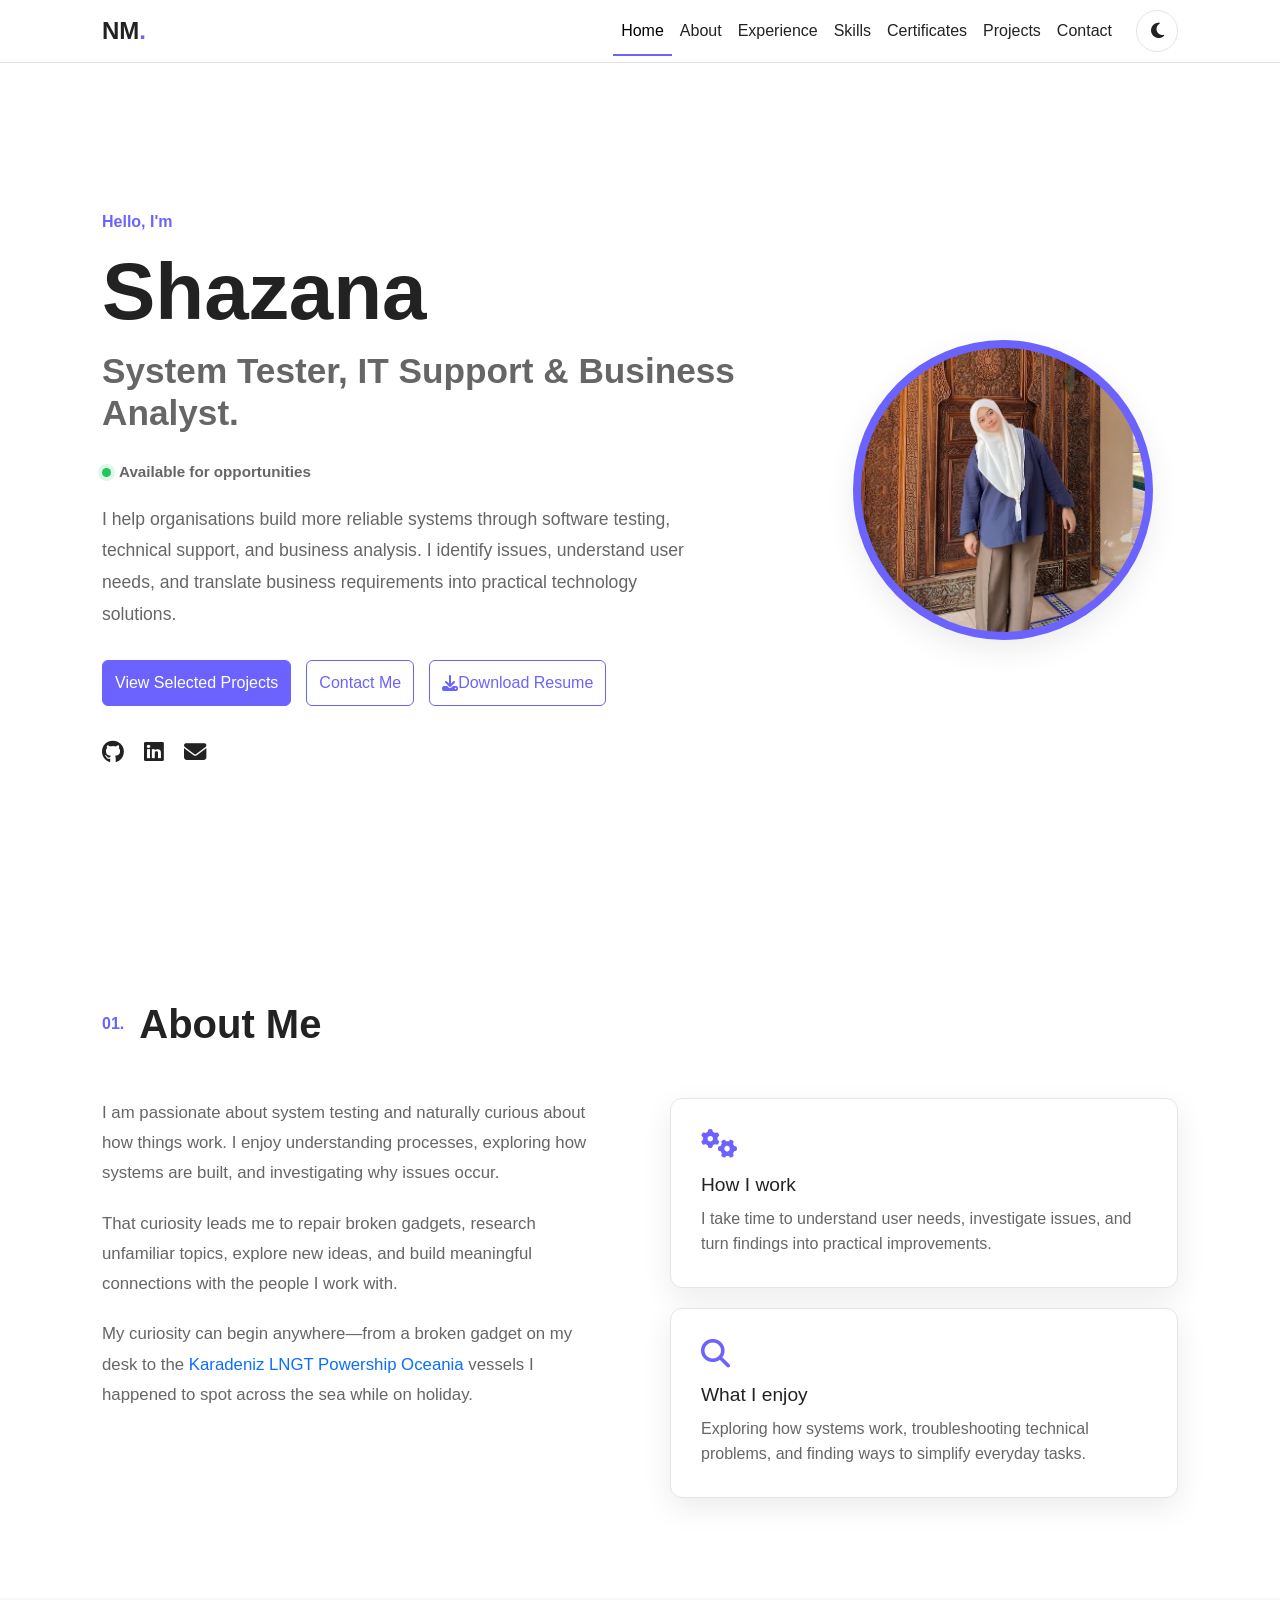
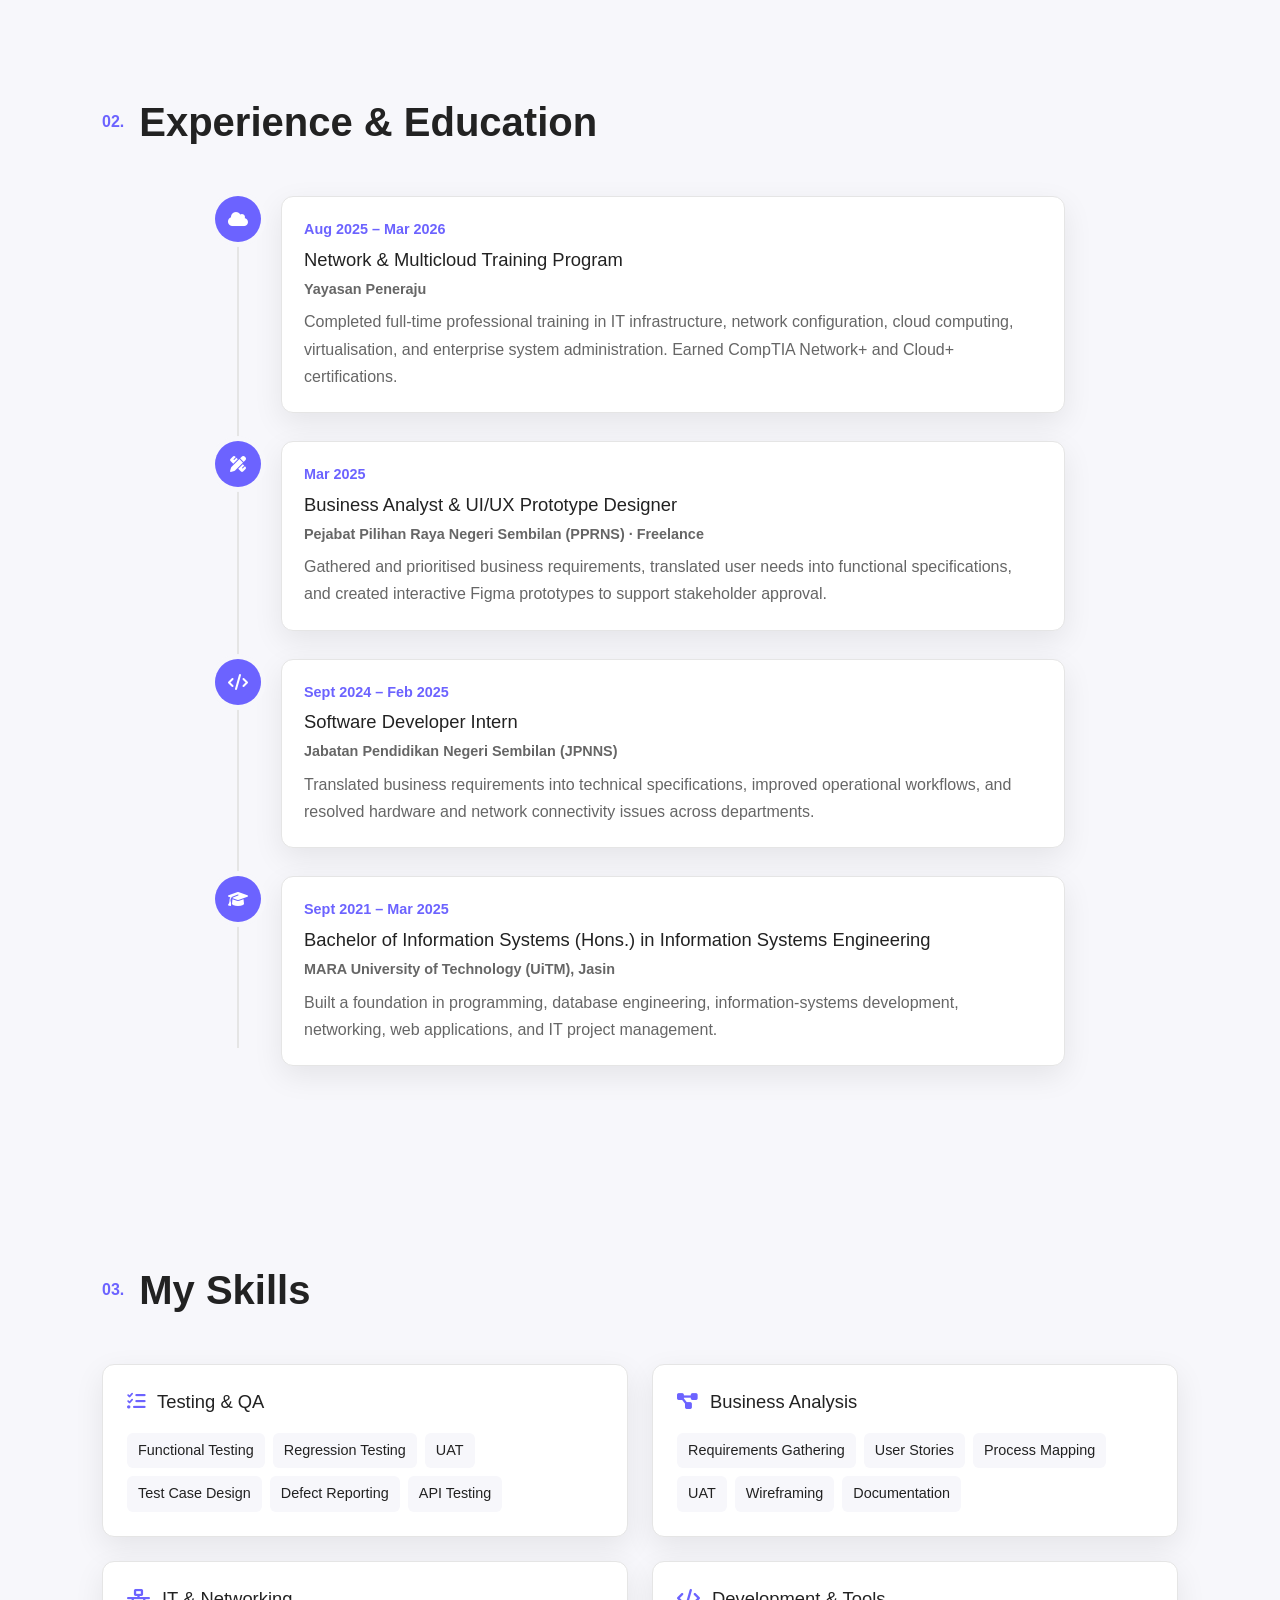
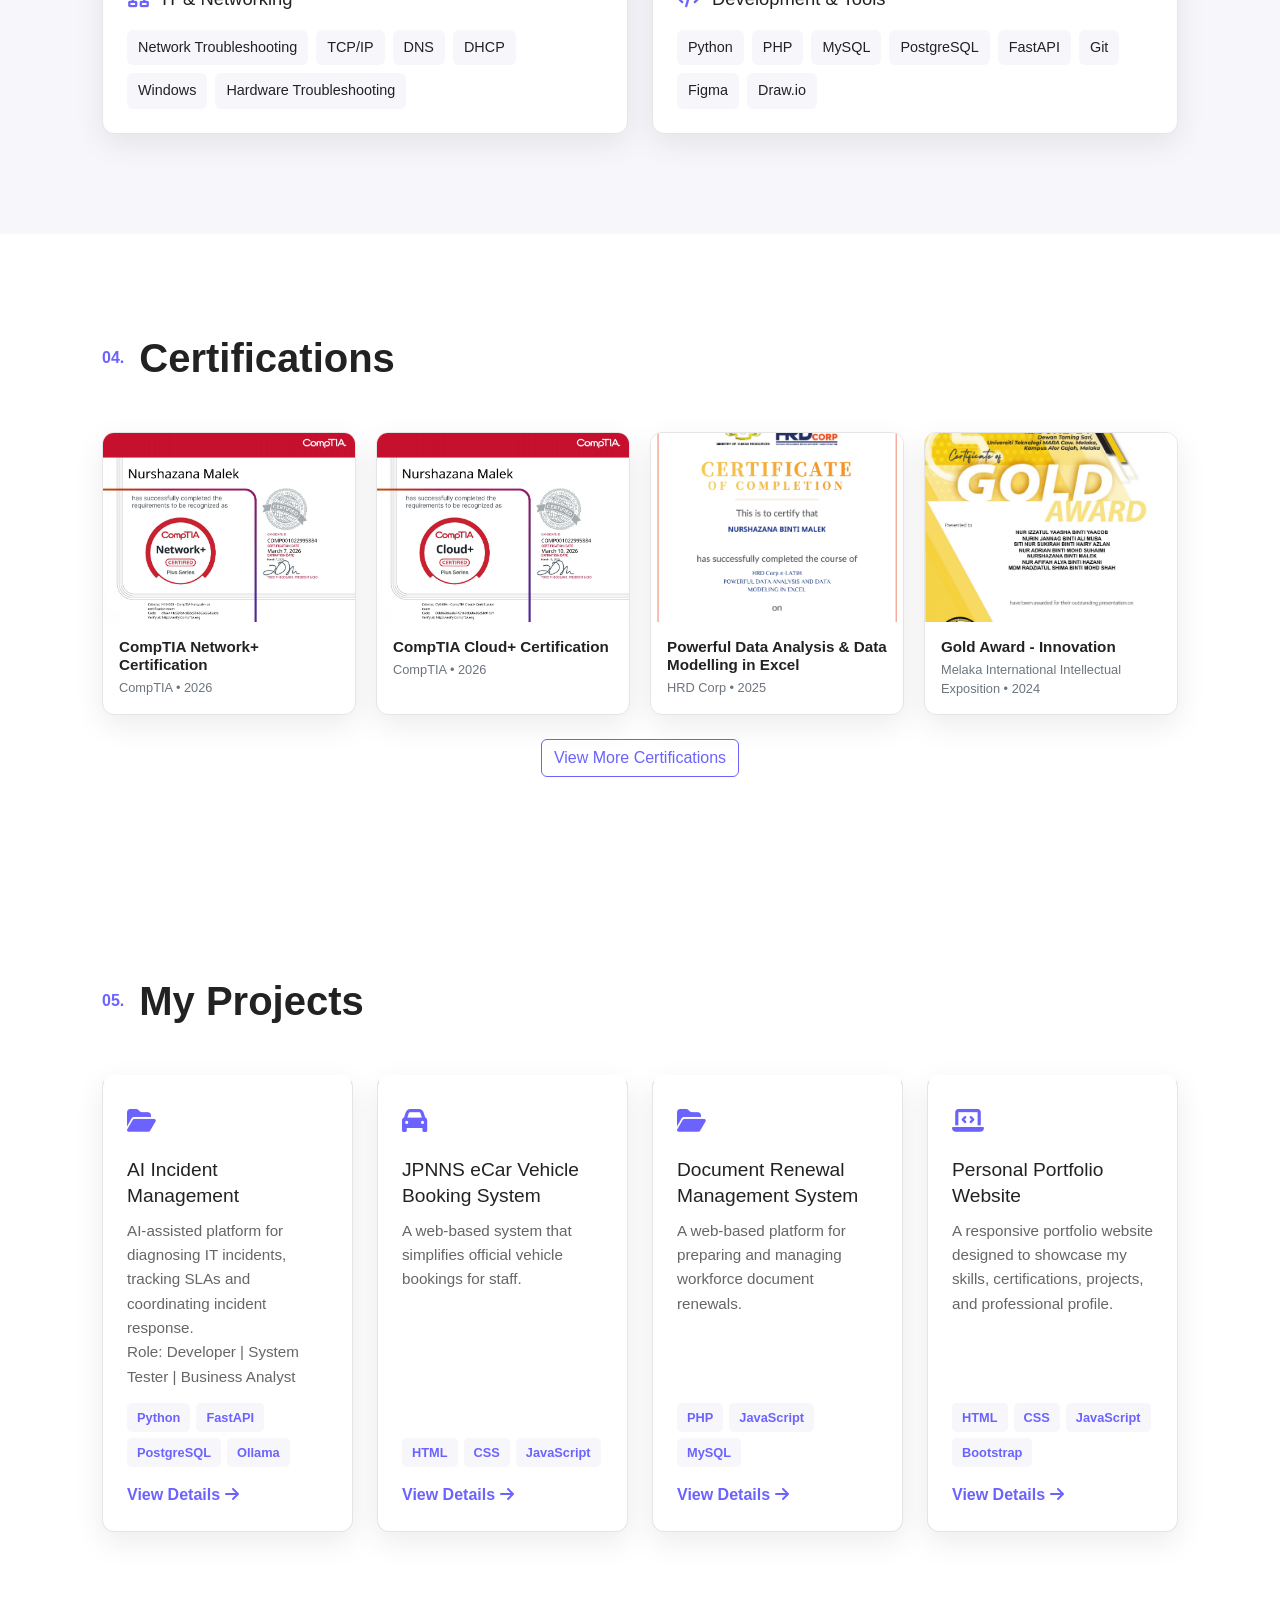
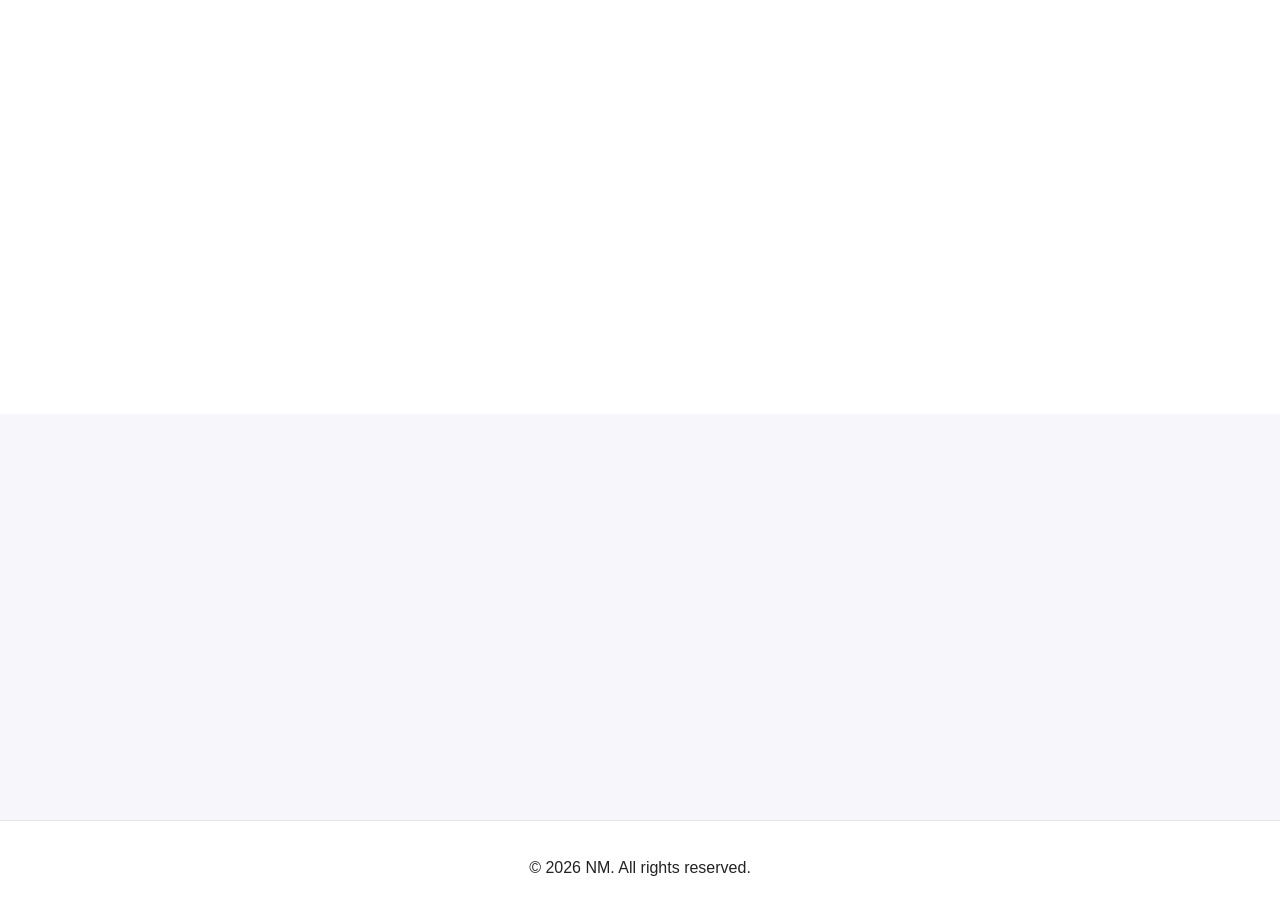
==== index.html @ ad3ca777 "Added changes to skills, and certificates parts" ====
<!DOCTYPE html>
<html lang="en">

<head>
    <meta charset="UTF-8">
    <meta name="viewport" content="width=device-width, initial-scale=1.0">

    <meta name="description" content="Nur Shazana Malek's portfolio, featuring her skills, certifications, and selected IT projects.">

    <meta property="og:title" content="Nur Shazana Malek | IT Portfolio">
    <meta property="og:description" content="Explore Nur Shazana Malek's skills, certifications, and selected IT projects.">
    <meta property="og:type" content="website">
    <meta property="og:image" content="assets/images/nurshazana.jpg">
    <meta property="og:image:alt" content="Portrait of Nur Shazana Malek">
    <meta name="twitter:card" content="summary_large_image">
    <meta name="twitter:title" content="Nur Shazana Malek | IT Portfolio">
    <meta name="twitter:description" content="Explore Nur Shazana Malek's skills, certifications, and selected IT projects.">
    <meta name="twitter:image" content="assets/images/nurshazana.jpg">
    <meta name="theme-color" content="#6c63ff">

    <title>Shazana's | Portfolio</title>
    <link rel="icon" href="assets/icons/favicon.svg" type="image/svg+xml">

    <!-- Bootstrap CSS -->
    <link href="https://cdn.jsdelivr.net/npm/bootstrap@5.3.3/dist/css/bootstrap.min.css" rel="stylesheet">

    <!-- Font Awesome -->
    <link rel="stylesheet" href="https://cdnjs.cloudflare.com/ajax/libs/font-awesome/6.7.2/css/all.min.css">

    <!-- Custom CSS -->
    <link rel="stylesheet" href="assets/css/style.css">
</head>

<body>

<!-- ================= PAGE LOADER ================= -->
<div class="page-loader" id="pageLoader" aria-hidden="true">
    <div class="loader-spinner"></div>
</div>

<!-- ================= NAVBAR ================= -->

<nav class="navbar navbar-expand-lg fixed-top">
    <div class="container">

        <a class="navbar-brand" href="#home">
            NM<span>.</span>
        </a>

        <!-- Mobile Toggle Button -->
    <button class="navbar-toggler" type="button" id="menuButton" aria-label="Toggle navigation">
        <i class="fa-solid fa-bars"></i>
    </button>

        <!-- Collapsible Mobile Menu -->
        <div class="collapse navbar-collapse" id="navbarMenu">

            <div class="navbar-nav ms-auto align-items-lg-center">
                <a href="#home" class="nav-link active">Home</a>
                <a href="#about" class="nav-link">About</a>
                <a href="#experience" class="nav-link">Experience</a>
                <a href="#skills" class="nav-link">Skills</a>
                <a href="#certificates" class="nav-link">Certificates</a>
                <a href="#projects" class="nav-link">Projects</a>
                <a href="#contact" class="nav-link">Contact</a>

                <button class="theme-button ms-lg-3 my-2 my-lg-0" id="themeButton" aria-label="Toggle dark mode">
                    <i class="fa-solid fa-moon"></i>
                </button>
            </div>

        </div>

    </div>
</nav>


<!-- ================= HERO ================= -->

<section id="home" class="hero">

    <div class="container">

        <div class="hero-content">

            <div class="hero-text reveal">

                <p class="hero-intro">
                    Hello, I'm
                </p>

                <h1>
                    Shazana
                </h1>

                <h2>
                    System Tester, IT Support &amp; Business Analyst.
                </h2>

                <p class="availability-status">
                    <span></span> Available for opportunities
                </p>

                <p class="hero-description">
                    I help organisations build more reliable systems through software testing,
                    technical support, and business analysis. I identify issues, understand user
                    needs, and translate business requirements into practical technology solutions.
                </p>

                <div class="hero-buttons">

                    <a href="#projects" class="btn btn-primary">
                        View Selected Projects
                    </a>

                    <a href="#contact" class="btn btn-outline-primary">
                        Contact Me
                    </a>

                    <a href="assets/files/Nurshazana%20Binti%20Malek-Resume-IT%20Professionals.pdf" class="btn btn-outline-primary" download>
                        <i class="fa-solid fa-download"></i>
                        Download Resume
                    </a>

                </div>

                <div class="social-links">

                    <a href="https://github.com/Nurshazana" aria-label="GitHub" target="_blank" rel="noopener noreferrer">
                        <i class="fa-brands fa-github"></i>
                    </a>

                    <a href="https://www.linkedin.com/in/nurshazanamalek" aria-label="LinkedIn" target="_blank" rel="noopener noreferrer">
                        <i class="fa-brands fa-linkedin"></i>
                    </a>

                    <a href="mailto:nurshazanamalek21@gmail.com" aria-label="Email">
                        <i class="fa-solid fa-envelope"></i>
                    </a>

                </div>

            </div>


            <div class="hero-image reveal">

                <div class="profile-circle">

                    <img src="assets/images/nurshazana.jpg" alt="Profile photo">

                </div>

            </div>

        </div>

    </div>

</section>


<!-- ================= ABOUT ================= -->

<section id="about" class="section">

    <div class="container">

        <div class="section-heading reveal">

            <span>01.</span>
            <h2>About Me</h2>

        </div>


        <div class="about-content">

            <div class="about-text reveal">

                <p>
                    I am passionate about system testing and naturally curious about how things work.
                    I enjoy understanding processes, exploring how systems are built, and investigating why issues occur.
                </p>

                <p>
                    That curiosity leads me to repair broken gadgets, research unfamiliar topics, explore new ideas,
                    and build meaningful connections with the people I work with.
                </p>

                <p>
                    My curiosity can begin anywhere—from a broken gadget on my desk to the
                    <a href="https://shorturl.at/ZTnko" target="_blank" rel="noopener noreferrer">Karadeniz LNGT Powership Oceania</a>
                    vessels I happened to spot across the sea while on holiday.
                </p>

            </div>


            <div class="about-info reveal">

                <div class="info-card">

                    <i class="fa-solid fa-gears"></i>

                    <h3>How I work</h3>

                    <p>
                        I take time to understand user needs, investigate issues, and turn findings into practical improvements.
                    </p>

                </div>


                <div class="info-card">

                    <i class="fa-solid fa-magnifying-glass"></i>

                    <h3>What I enjoy</h3>

                    <p>
                        Exploring how systems work, troubleshooting technical problems, and finding ways to simplify everyday tasks.
                    </p>

                </div>

            </div>

        </div>

    </div>

</section>


<!-- ================= EXPERIENCE ================= -->

<section id="experience" class="section section-alt">

    <div class="container">

        <div class="section-heading reveal">
            <span>02.</span>
            <h2>Experience &amp; Education</h2>
        </div>

        <div class="timeline">

            <article class="timeline-item reveal">
                <div class="timeline-marker"><i class="fa-solid fa-cloud"></i></div>
                <div class="timeline-content">
                    <p class="timeline-date">Aug 2025 – Mar 2026</p>
                    <h3>Network &amp; Multicloud Training Program</h3>
                    <p class="timeline-company">Yayasan Peneraju</p>
                    <p>Completed full-time professional training in IT infrastructure, network configuration, cloud computing, virtualisation, and enterprise system administration. Earned CompTIA Network+ and Cloud+ certifications.</p>
                </div>
            </article>

            <article class="timeline-item reveal">
                <div class="timeline-marker"><i class="fa-solid fa-pen-ruler"></i></div>
                <div class="timeline-content">
                    <p class="timeline-date">Mar 2025</p>
                    <h3>Business Analyst &amp; UI/UX Prototype Designer</h3>
                    <p class="timeline-company">Pejabat Pilihan Raya Negeri Sembilan (PPRNS) · Freelance</p>
                    <p>Gathered and prioritised business requirements, translated user needs into functional specifications, and created interactive Figma prototypes to support stakeholder approval.</p>
                </div>
            </article>

            <article class="timeline-item reveal">
                <div class="timeline-marker"><i class="fa-solid fa-code"></i></div>
                <div class="timeline-content">
                    <p class="timeline-date">Sept 2024 – Feb 2025</p>
                    <h3>Software Developer Intern</h3>
                    <p class="timeline-company">Jabatan Pendidikan Negeri Sembilan (JPNNS)</p>
                    <p>Translated business requirements into technical specifications, improved operational workflows, and resolved hardware and network connectivity issues across departments.</p>
                </div>
            </article>

            <article class="timeline-item reveal">
                <div class="timeline-marker"><i class="fa-solid fa-graduation-cap"></i></div>
                <div class="timeline-content">
                    <p class="timeline-date">Sept 2021 – Mar 2025</p>
                    <h3>Bachelor of Information Systems (Hons.) in Information Systems Engineering</h3>
                    <p class="timeline-company">MARA University of Technology (UiTM), Jasin</p>
                    <p>Built a foundation in programming, database engineering, information-systems development, networking, web applications, and IT project management.</p>
                </div>
            </article>

        </div>

    </div>

</section>


<!-- ================= SKILLS ================= -->

<section id="skills" class="section section-alt">

    <div class="container">

        <div class="section-heading reveal">

            <span>03.</span>
            <h2>My Skills</h2>

        </div>


        <div class="skill-categories">

            <div class="skill-category reveal">
                <h3><i class="fa-solid fa-list-check" aria-hidden="true"></i> Testing &amp; QA</h3>
                <ul class="skill-category-list">
                    <li>Functional Testing</li>
                    <li>Regression Testing</li>
                    <li>UAT</li>
                    <li>Test Case Design</li>
                    <li>Defect Reporting</li>
                    <li>API Testing</li>
                </ul>
            </div>

            <div class="skill-category reveal">
                <h3><i class="fa-solid fa-diagram-project" aria-hidden="true"></i> Business Analysis</h3>
                <ul class="skill-category-list">
                    <li>Requirements Gathering</li>
                    <li>User Stories</li>
                    <li>Process Mapping</li>
                    <li>UAT</li>
                    <li>Wireframing</li>
                    <li>Documentation</li>
                </ul>
            </div>

            <div class="skill-category reveal">
                <h3><i class="fa-solid fa-network-wired" aria-hidden="true"></i> IT &amp; Networking</h3>
                <ul class="skill-category-list">
                    <li>Network Troubleshooting</li>
                    <li>TCP/IP</li>
                    <li>DNS</li>
                    <li>DHCP</li>
                    <li>Windows</li>
                    <li>Hardware Troubleshooting</li>
                </ul>
            </div>

            <div class="skill-category reveal">
                <h3><i class="fa-solid fa-code" aria-hidden="true"></i> Development &amp; Tools</h3>
                <ul class="skill-category-list">
                    <li>Python</li>
                    <li>PHP</li>
                    <li>MySQL</li>
                    <li>PostgreSQL</li>
                    <li>FastAPI</li>
                    <li>Git</li>
                    <li>Figma</li>
                    <li>Draw.io</li>
                </ul>
            </div>

        </div>

    </div>

</section>

<!-- ================= CERTIFICATES ================= -->

<section id="certificates" class="section">

    <div class="container">

        <div class="section-heading reveal">
            <span>04.</span>
            <h2>Certifications</h2>
        </div>

        <div class="certificates-grid">
            <!-- CERTIFICATE CARD 2 -->
            <div class="certificate-card reveal">
                <div class="certificate-img-wrapper" data-bs-toggle="modal" data-bs-target="#certModal2">
                    <img src="assets/images/certs/net+.jpg" alt="Certificate 2 Title" class="img-fluid">
                    <div class="certificate-overlay">
                        <i class="fa-solid fa-magnifying-glass-plus"></i>
                        <span>View Certificate</span>
                    </div>
                </div>
                <div class="certificate-info">
                    <h4>CompTIA Network+ Certification</h4>
                    <p class="issuer">CompTIA • 2026</p>
                </div>
            </div>

            <!-- CERTIFICATE CARD 1 -->
            <div class="certificate-card reveal">
                <div class="certificate-img-wrapper" data-bs-toggle="modal" data-bs-target="#certModal1">
                    <img src="assets/images/certs/cloud+.jpg" alt="Certificate 1 Title" class="img-fluid">
                    <div class="certificate-overlay">
                        <i class="fa-solid fa-magnifying-glass-plus"></i>
                        <span>View Certificate</span>
                    </div>
                </div>
                <div class="certificate-info">
                    <h4>CompTIA Cloud+ Certification</h4>
                    <p class="issuer">CompTIA • 2026</p>
                </div>
            </div>

            <!-- CERTIFICATE CARD 3 -->
            <div class="certificate-card reveal">
                <div class="certificate-img-wrapper" data-bs-toggle="modal" data-bs-target="#certModal3">
                    <img src="assets/images/certs/datamodelling.jpg" alt="Certificate 3 Title" class="img-fluid">
                    <div class="certificate-overlay">
                        <i class="fa-solid fa-magnifying-glass-plus"></i>
                        <span>View Certificate</span>
                    </div>
                </div>
                <div class="certificate-info">
                    <h4>Powerful Data Analysis &amp; Data Modelling in Excel</h4>
                    <p class="issuer">HRD Corp • 2025</p>
                </div>
            </div>

            <!-- CERTIFICATE CARD 7 -->
            <div class="certificate-card reveal">
                <div class="certificate-img-wrapper" data-bs-toggle="modal" data-bs-target="#certModal7">
                    <img src="assets/images/certs/gold.jpg" alt="Certificate 7 Title" class="img-fluid">
                    <div class="certificate-overlay">
                        <i class="fa-solid fa-magnifying-glass-plus"></i>
                        <span>View Certificate</span>
                    </div>
                </div>
                <div class="certificate-info">
                    <h4>Gold Award - Innovation</h4>
                    <p class="issuer">Melaka International Intellectual Exposition • 2024</p>
                </div>
            </div>
        </div>

        <div class="text-center mt-4">
            <button type="button" class="btn btn-outline-primary" id="certificationsToggle" aria-expanded="false" aria-controls="moreCertifications">
                View More Certifications
            </button>
        </div>

        <div id="moreCertifications" class="mt-4" hidden>
            <div class="certificates-grid">
            <!-- CERTIFICATE CARD 4 -->
            <div class="certificate-card reveal">
                <div class="certificate-img-wrapper" data-bs-toggle="modal" data-bs-target="#certModal4">
                    <img src="assets/images/certs/socmed.jpg" alt="Certificate 4 Title" class="img-fluid">
                    <div class="certificate-overlay">
                        <i class="fa-solid fa-magnifying-glass-plus"></i>
                        <span>View Certificate</span>
                    </div>
                </div>
                <div class="certificate-info">
                    <h4>Social Media Marketing</h4>
                    <p class="issuer">HRD Corp • 2025</p>
                </div>
            </div>

            <!-- CERTIFICATE CARD 5 -->
            <div class="certificate-card reveal">
                <div class="certificate-img-wrapper" data-bs-toggle="modal" data-bs-target="#certModal5">
                    <img src="assets/images/certs/copywriting.jpg" alt="Certificate 5 Title" class="img-fluid">
                    <div class="certificate-overlay">
                        <i class="fa-solid fa-magnifying-glass-plus"></i>
                        <span>View Certificate</span>
                    </div>
                </div>
                <div class="certificate-info">
                    <h4>Copywriting: Write Copy That Sells</h4>
                    <p class="issuer">HRD Corp • 2025</p>
                </div>
            </div>

            <!-- CERTIFICATE CARD 6 -->
            <div class="certificate-card reveal">
                <div class="certificate-img-wrapper" data-bs-toggle="modal" data-bs-target="#certModal6">
                    <img src="assets/images/certs/cpr.jpg" alt="Certificate 6 Title" class="img-fluid">
                    <div class="certificate-overlay">
                        <i class="fa-solid fa-magnifying-glass-plus"></i>
                        <span>View Certificate</span>
                    </div>
                </div>
                <div class="certificate-info">
                    <h4>First Aid Skills: CPR vs AED</h4>
                    <p class="issuer">HRD Corp • 2025</p>
                </div>
            </div>
            </div>
        </div>

    </div>
</section>


<!-- ================= CERTIFICATE MODALS ================= -->

<!-- CERTIFICATE 1 MODAL -->
<div class="modal fade" id="certModal1" tabindex="-1" aria-hidden="true">
    <div class="modal-dialog modal-dialog-centered modal-lg">
        <div class="modal-content cert-modal-content">
            <div class="modal-header border-0 pb-0">
                <button type="button" class="btn-close btn-close-white ms-auto" data-bs-dismiss="modal" aria-label="Close"></button>
            </div>
            <div class="modal-body text-center p-4">
                <img src="assets/images/certs/cloud+.jpg" alt="Certificate 1 Full View" class="img-fluid rounded shadow">
                <h5 class="mt-3 mb-1">CompTIA Cloud+ Certification</h5>
                <p class="text-muted mb-0">Issued by CompTIA</p>
            </div>
        </div>
    </div>
</div>

<!-- CERTIFICATE 2 MODAL -->
<div class="modal fade" id="certModal2" tabindex="-1" aria-hidden="true">
    <div class="modal-dialog modal-dialog-centered modal-lg">
        <div class="modal-content cert-modal-content">
            <div class="modal-header border-0 pb-0">
                <button type="button" class="btn-close btn-close-white ms-auto" data-bs-dismiss="modal" aria-label="Close"></button>
            </div>
            <div class="modal-body text-center p-4">
                <img src="assets/images/certs/net+.jpg" alt="Certificate 2 Full View" class="img-fluid rounded shadow">
                <h5 class="mt-3 mb-1">CompTIA Network+ Certification</h5>
                <p class="text-muted mb-0">Issued by CompTIA</p>
            </div>
        </div>
    </div>
</div>

<!-- CERTIFICATE 3 MODAL -->
<div class="modal fade" id="certModal3" tabindex="-1" aria-hidden="true">
    <div class="modal-dialog modal-dialog-centered modal-lg">
        <div class="modal-content cert-modal-content">
            <div class="modal-header border-0 pb-0">
                <button type="button" class="btn-close btn-close-white ms-auto" data-bs-dismiss="modal" aria-label="Close"></button>
            </div>
            <div class="modal-body text-center p-4">
                <img src="assets/images/certs/datamodelling.jpg" alt="Certificate 3 Full View" class="img-fluid rounded shadow">
                <h5 class="mt-3 mb-1">Powerful Data Analysis & Data Modelling in Excel</h5>
                <p class="text-muted mb-0">Issued by HRD Corp</p>
            </div>
        </div>
    </div>
</div>

<!-- CERTIFICATE 4 MODAL -->
<div class="modal fade" id="certModal4" tabindex="-1" aria-hidden="true">
    <div class="modal-dialog modal-dialog-centered modal-lg">
        <div class="modal-content cert-modal-content">
            <div class="modal-header border-0 pb-0">
                <button type="button" class="btn-close btn-close-white ms-auto" data-bs-dismiss="modal" aria-label="Close"></button>
            </div>
            <div class="modal-body text-center p-4">
                <img src="assets/images/certs/socmed.jpg" alt="Certificate 4 Full View" class="img-fluid rounded shadow">
                <h5 class="mt-3 mb-1">Social Media Marketing</h5>
                <p class="text-muted mb-0">Issued by HRD Corp</p>
            </div>
        </div>
    </div>
</div>

<!-- CERTIFICATE 5 MODAL -->
<div class="modal fade" id="certModal5" tabindex="-1" aria-hidden="true">
    <div class="modal-dialog modal-dialog-centered modal-lg">
        <div class="modal-content cert-modal-content">
            <div class="modal-header border-0 pb-0">
                <button type="button" class="btn-close btn-close-white ms-auto" data-bs-dismiss="modal" aria-label="Close"></button>
            </div>
            <div class="modal-body text-center p-4">
                <img src="assets/images/certs/copywriting.jpg" alt="Certificate 5 Full View" class="img-fluid rounded shadow">
                <h5 class="mt-3 mb-1">Copywriting: Write Copy That Sells</h5>
                <p class="text-muted mb-0">Issued by HRD Corp</p>
            </div>
        </div>
    </div>
</div>

<!-- CERTIFICATE 6 MODAL -->
<div class="modal fade" id="certModal6" tabindex="-1" aria-hidden="true">
    <div class="modal-dialog modal-dialog-centered modal-lg">
        <div class="modal-content cert-modal-content">
            <div class="modal-header border-0 pb-0">
                <button type="button" class="btn-close btn-close-white ms-auto" data-bs-dismiss="modal" aria-label="Close"></button>
            </div>
            <div class="modal-body text-center p-4">
                <img src="assets/images/certs/cpr.jpg" alt="Certificate 6 Full View" class="img-fluid rounded shadow">
                <h5 class="mt-3 mb-1">First Aid Skills: CPR vs AED</h5>
                <p class="text-muted mb-0">Issued by HRD Corp</p>
            </div>
        </div>
    </div>
</div>

<!-- CERTIFICATE 7 MODAL -->
<div class="modal fade" id="certModal7" tabindex="-1" aria-hidden="true">
    <div class="modal-dialog modal-dialog-centered modal-lg">
        <div class="modal-content cert-modal-content">
            <div class="modal-header border-0 pb-0">
                <button type="button" class="btn-close btn-close-white ms-auto" data-bs-dismiss="modal" aria-label="Close"></button>
            </div>
            <div class="modal-body text-center p-4">
                <img src="assets/images/certs/gold.jpg" alt="Certificate 7 Full View" class="img-fluid rounded shadow">
                <h5 class="mt-3 mb-1">Gold Award - Innovation</h5>
                <p class="text-muted mb-0">Melaka International Intellectual Exposition</p>
            </div>
        </div>
    </div>
</div>

<!-- ================= PROJECTS ================= -->

<section id="projects" class="section">

    <div class="container">

        <div class="section-heading reveal">
            <span>05.</span>
            <h2>My Projects</h2>
        </div>

        <!-- Responsive project grid: four columns on large screens -->
        <div class="projects-grid">

            <!-- PROJECT CARD 1 -->
            <article class="project-card reveal" data-bs-toggle="modal" data-bs-target="#projectModal1" style="cursor: pointer;">
                <div class="project-icon">
                    <i class="fa-solid fa-folder-open"></i>
                </div>
                <h3>AI Incident Management</h3>
                <p>AI-assisted platform for diagnosing IT incidents, tracking SLAs and coordinating incident response.</p>
                <p>Role: Developer | System Tester | Business Analyst</p>
                <div class="technology-list">
                    <span>Python</span>
                    <span>FastAPI</span>
                    <span>PostgreSQL</span>
                    <span>Ollama</span>
                </div>
                <button type="button" class="project-link mt-3 d-inline-block border-0 bg-transparent p-0 text-start" data-bs-toggle="modal" data-bs-target="#projectModal1" aria-label="View details of Smart IT Incident Diagnosis and Escalation System">
                    View Details <i class="fa-solid fa-arrow-right"></i>
                </button>
            </article>

            <!-- PROJECT CARD 2 -->
            <article class="project-card reveal" data-bs-toggle="modal" data-bs-target="#projectModal2" style="cursor: pointer;">
                <div class="project-icon">
                    <i class="fa-solid fa-car"></i>
                </div>
                <h3>JPNNS eCar Vehicle Booking System</h3>
                <p>A web-based system that simplifies official vehicle bookings for staff.</p>
                <div class="technology-list">
                    <span>HTML</span>
                    <span>CSS</span>
                    <span>JavaScript</span>
                </div>
                <span class="project-link mt-3 d-inline-block">
                    View Details <i class="fa-solid fa-arrow-right"></i>
                </span>
            </article>

            <!-- PROJECT CARD 3 -->
            <article class="project-card reveal" data-bs-toggle="modal" data-bs-target="#projectModal3" style="cursor: pointer;">
                <div class="project-icon">
                    <i class="fa-solid fa-folder-open"></i>
                </div>
                <h3>Document Renewal Management System</h3>
                <p>A web-based platform for preparing and managing workforce document renewals.</p>
                <div class="technology-list">
                    <span>PHP</span>
                    <span>JavaScript</span>
                    <span>MySQL</span>
                </div>
                <span class="project-link mt-3 d-inline-block">
                    View Details <i class="fa-solid fa-arrow-right"></i>
                </span>
            </article>

            <!-- PROJECT CARD 4 -->
            <article class="project-card reveal" data-bs-toggle="modal" data-bs-target="#projectModal4" style="cursor: pointer;">
                <div class="project-icon">
                    <i class="fa-solid fa-laptop-code"></i>
                </div>
                <h3>Personal Portfolio Website</h3>
                <p>A responsive portfolio website designed to showcase my skills, certifications, projects, and professional profile.</p>
                <div class="technology-list">
                    <span>HTML</span>
                    <span>CSS</span>
                    <span>JavaScript</span>
                    <span>Bootstrap</span>
                </div>
                <span class="project-link mt-3 d-inline-block">
                    View Details <i class="fa-solid fa-arrow-right"></i>
                </span>
            </article>

            <!-- PROJECT CARD 5 -->
            <article class="project-card reveal" data-bs-toggle="modal" data-bs-target="#projectModal5" style="cursor: pointer;">
                <div class="project-icon">
                    <i class="fa-brands fa-figma"></i>
                </div>
                <h3>ePPRNS</h3>
                <p>An interactive Figma prototype for e-Pejabat Pilihan Raya Negeri Sembilan (ePPRNS).</p>
                <div class="technology-list">
                    <span>Figma</span>
                    <span>UI/UX Design</span>
                    <span>Business Analysis</span>
                </div>
                <span class="project-link mt-3 d-inline-block">
                    View Details <i class="fa-solid fa-arrow-right"></i>
                </span>
            </article>
        

        </div>

    </div>

</section>


<!-- ================= PROJECT MODALS ================= -->

<!-- MODAL FOR PROJECT 1 -->
<div class="modal fade" id="projectModal1" tabindex="-1" aria-labelledby="projectModal1Label" aria-hidden="true">
    <div class="modal-dialog modal-lg modal-dialog-centered">
        <div class="modal-content project-modal-content">
            
            <!-- macOS Style Window Header -->
            <div class="modal-header project-modal-header">
                <div class="window-dots d-flex gap-2 me-3">
                    <span class="dot dot-red"></span>
                    <span class="dot dot-yellow"></span>
                    <span class="dot dot-green"></span>
                </div>
                <h6 class="modal-title text-center w-100 mb-0" id="projectModal1Label">Smart IT Incident Diagnosis &amp; Escalation System - 2026</h6>
    <button type="button" class="btn-close btn-close-white ms-auto" data-bs-dismiss="modal" aria-label="Close"></button>
            </div>

            <!-- Modal Content (2 Columns) -->
            <div class="modal-body p-4">
                <div class="row g-4 align-items-center">
                    
                    <!-- Left: Preview Image & Links -->
                    <div class="col-md-6 text-center">
                        <div class="project-modal-img-wrapper mb-3">
                            <a href="assets/images/side1.png" target="_blank" rel="noopener noreferrer" aria-label="Open incident management screenshot 1 at full size">
                                <img src="assets/images/side1.png" alt="Incident management system screenshot 1" class="img-fluid rounded" loading="lazy">
                            </a>
                        </div>
                        <div class="project-modal-img-wrapper mb-3">
                            <a href="assets/images/side2.png" target="_blank" rel="noopener noreferrer" aria-label="Open incident management screenshot 2 at full size">
                                <img src="assets/images/side2.png" alt="Incident management system screenshot 2" class="img-fluid rounded" loading="lazy">
                            </a>
                        </div>
                        <div class="project-modal-img-wrapper mb-3">
                            <a href="assets/images/side3.png" target="_blank" rel="noopener noreferrer" aria-label="Open incident management screenshot 3 at full size">
                                <img src="assets/images/side3.png" alt="Incident management system screenshot 3" class="img-fluid rounded" loading="lazy">
                            </a>
                        </div>
                        <div class="project-modal-img-wrapper mb-3">
                            <a href="assets/images/side4.png" target="_blank" rel="noopener noreferrer" aria-label="Open incident management screenshot 4 at full size">
                                <img src="assets/images/side4.png" alt="Incident management system screenshot 4" class="img-fluid rounded" loading="lazy">
                            </a>
                        </div>
                        <div class="d-flex justify-content-center gap-2">
                        </div>
                    </div>

                    <!-- Right: Text Description & Tech Badges -->
                    <div class="col-md-6">
                        <h4 class="mb-3">About the Project</h4>
                        <p class="project-modal-desc mb-4">
                            An AI-assisted incident management system that helps IT support teams investigate service disruptions, coordinate responses, and track incidents through resolution.
                        </p>
                        <p class="project-modal-desc mb-4">
                            The system uses a locally hosted AI model with RAG to analyze incident symptoms, logs, telemetry, runbooks, and historical incidents, providing evidence-based root cause and recovery recommendations for human review. It also supports automated assignment, duplicate detection, SLA monitoring and escalation, role-based access, audit trails, and sandbox remediation simulations.
                        </p>

                        <h5 class="h6 text-uppercase mb-2">Technology</h5>
                        <div class="d-flex flex-wrap gap-2">
                            <span class="badge bg-secondary">Python</span>
                            <span class="badge bg-secondary">FastAPI</span>
                            <span class="badge bg-secondary">Streamlit</span>
                            <span class="badge bg-secondary">PostgreSQL</span>
                            <span class="badge bg-secondary">Ollama (Llama 3.2)</span>
                            <span class="badge bg-secondary text-wrap text-start">PostgreSQL Full-Text Search</span>
                        </div>
                        <h5 class="h6 text-uppercase mt-4 mb-2">Current Scope</h5>
                        <p class="project-modal-desc mb-0">
                            Working local prototype with human-reviewed AI recommendations, notification previews, and sandbox-only automated remediation.
                        </p>
                    </div>

                </div>
            </div>

        </div>
    </div>
</div>


<!-- MODAL FOR PROJECT 2 -->
<div class="modal fade" id="projectModal2" tabindex="-1" aria-labelledby="projectModal2Label" aria-hidden="true">
    <div class="modal-dialog modal-lg modal-dialog-centered">
        <div class="modal-content project-modal-content">
            
            <div class="modal-header project-modal-header">
                <div class="window-dots d-flex gap-2 me-3">
                    <span class="dot dot-red"></span>
                    <span class="dot dot-yellow"></span>
                    <span class="dot dot-green"></span>
                </div>
                <h6 class="modal-title text-center w-100 mb-0" id="projectModal2Label">E-Tempahan Kenderaan JPNNS 'ecar' - 2025</h6>
                <button type="button" class="btn-close btn-close-white ms-auto" data-bs-dismiss="modal" aria-label="Close"></button>
            </div>

            <div class="modal-body p-4">
                <div class="row g-4 align-items-center">
                    <div class="col-md-6 text-center">
                        <div class="project-modal-img-wrapper mb-3">
                            <img src="assets/images/login-ecar.png" alt="Project Screenshot" class="img-fluid rounded">
                        </div>
                        <div class="d-flex justify-content-center gap-2">

                        </div>
                    </div>

                    <div class="col-md-6">
                        <h4 class="mb-3">About the Project</h4>
                        <p class="project-modal-desc mb-4">
                            This web-based system simplifies official vehicle bookings for JPNNS staff.
                            It includes booking, vehicle-management, and user-management features. Administrators can manage vehicles and users, while staff can submit bookings and track their booking status.
                        </p>

                        <h5 class="h6 text-uppercase text-muted mb-2">Core Technologies</h5>
                        <div class="d-flex flex-wrap gap-2">
                            <span class="badge bg-secondary">PHP</span>
                            <span class="badge bg-secondary">HTML</span>
                            <span class="badge bg-secondary">CSS</span>
                            <span class="badge bg-secondary">JavaScript</span>
                            <span class="badge bg-secondary">MySQL</span>
                        </div>
                    </div>
                </div>
            </div>

        </div>
    </div>
</div>


<!-- MODAL FOR PROJECT 3 -->
<div class="modal fade" id="projectModal3" tabindex="-1" aria-labelledby="projectModal3Label" aria-hidden="true">
    <div class="modal-dialog modal-lg modal-dialog-centered">
        <div class="modal-content project-modal-content">
            
            <div class="modal-header project-modal-header">
                <div class="window-dots d-flex gap-2 me-3">
                    <span class="dot dot-red"></span>
                    <span class="dot dot-yellow"></span>
                    <span class="dot dot-green"></span>
                </div>
                <h6 class="modal-title text-center w-100 mb-0" id="projectModal3Label">Rosnani Ibrahim Enterprises Document Renewal Preparation Management System - 2025</h6>
                <button type="button" class="btn-close btn-close-white ms-auto" data-bs-dismiss="modal" aria-label="Close"></button>
            </div>

            <div class="modal-body p-4">
                <div class="row g-4 align-items-center">
                    <div class="col-md-6 text-center">
                        <div class="project-modal-img-wrapper mb-3">
                            <img src="assets/images/rie-2.png" alt="Project Screenshot" class="img-fluid rounded">
                        </div>
                    </div>

                    <div class="col-md-6">
                        <h4 class="mb-3">About the Project</h4>
                        <p class="project-modal-desc mb-4">
                            A web-based document management platform built for Rosnani Ibrahim Enterprise to streamline the preparation of workforce permit, visa, and passport renewals.
                            Developed using the Waterfall methodology, it centralises foreign-worker data and automates renewal workflows. Push and WhatsApp reminders are sent three months before expiry, helping to prevent costly compliance penalties.
                        </p>

                        <h5 class="h6 text-uppercase text-muted mb-2">Core Technologies</h5>
                        <div class="d-flex flex-wrap gap-2">
                            <span class="badge bg-secondary">PHP</span>
                            <span class="badge bg-secondary">JavaScript</span>
                            <span class="badge bg-secondary">MySQL</span>
                        </div>
                    </div>
                </div>
            </div>

        </div>
    </div>
</div>


<!-- MODAL FOR PROJECT 4 -->
<div class="modal fade" id="projectModal4" tabindex="-1" aria-labelledby="projectModal4Label" aria-hidden="true">
    <div class="modal-dialog modal-lg modal-dialog-centered">
        <div class="modal-content project-modal-content">
            <div class="modal-header project-modal-header">
                <div class="window-dots d-flex gap-2 me-3">
                    <span class="dot dot-red"></span>
                    <span class="dot dot-yellow"></span>
                    <span class="dot dot-green"></span>
                </div>
                <h6 class="modal-title text-center w-100 mb-0" id="projectModal4Label">Personal Portfolio Website</h6>
                <button type="button" class="btn-close btn-close-white ms-auto" data-bs-dismiss="modal" aria-label="Close"></button>
            </div>

            <div class="modal-body p-4">
                <h4 class="mb-3">About the Project</h4>
                <p class="project-modal-desc mb-4">
                    This responsive personal portfolio website presents my professional profile, technical skills, certifications, and selected projects in one place. It also includes a downloadable resume, dark mode, smooth navigation, and interactive project and certificate previews.
                </p>

                <h5 class="h6 text-uppercase text-muted mb-2">Core Technologies</h5>
                <div class="d-flex flex-wrap gap-2">
                    <span class="badge bg-secondary">HTML5</span>
                    <span class="badge bg-secondary">CSS3</span>
                    <span class="badge bg-secondary">JavaScript</span>
                    <span class="badge bg-secondary">Bootstrap 5</span>
                    <span class="badge bg-secondary">Font Awesome</span>
                </div>
            </div>
        </div>
    </div>
</div>


<!-- MODAL FOR PROJECT 5 -->
<div class="modal fade" id="projectModal5" tabindex="-1" aria-labelledby="projectModal5Label" aria-hidden="true">
    <div class="modal-dialog modal-lg modal-dialog-centered">
        <div class="modal-content project-modal-content">
            <div class="modal-header project-modal-header">
                <div class="window-dots d-flex gap-2 me-3">
                    <span class="dot dot-red"></span>
                    <span class="dot dot-yellow"></span>
                    <span class="dot dot-green"></span>
                </div>
                <h6 class="modal-title text-center w-100 mb-0" id="projectModal5Label">ePPRNS</h6>
                <button type="button" class="btn-close btn-close-white ms-auto" data-bs-dismiss="modal" aria-label="Close"></button>
            </div>

            <div class="modal-body p-4">
                <div class="project-modal-img-wrapper mb-4">
                    <img src="assets/images/ePPRNS.png" alt="ePPRNS prototype home page" class="img-fluid rounded">
                </div>
                <h4 class="mb-3">About the Project</h4>
                <p class="project-modal-desc mb-4">
                    ePPRNS is an interactive Figma prototype for e-Pejabat Pilihan Raya Negeri Sembilan. As a freelance Business Analyst and UI/UX Prototype Designer, I gathered and validated business requirements, translated user needs into functional specifications, and designed interactive user journeys to support stakeholder review and design approval.
                </p>

                <h5 class="h6 text-uppercase text-muted mb-2">Project Details</h5>
                <div class="d-flex flex-wrap gap-2 mb-4">
                    <span class="badge bg-secondary">Figma</span>
                    <span class="badge bg-secondary">Business Analysis</span>
                    <span class="badge bg-secondary">UI/UX Prototyping</span>
                    <span class="badge bg-secondary">Mar 2025</span>
                </div>

                <a href="https://www.figma.com/proto/hnPzSqbMrYh3J8zQtSMsj2/e-PPRNS?node-id=0-1&amp;t=IgnOb6sXZpZRnJYt-1" class="btn btn-primary" target="_blank" rel="noopener noreferrer">
                    <i class="fa-brands fa-figma"></i>
                    Open Figma Prototype
                </a>
            </div>
        </div>
    </div>
</div>

<!-- ================= CONTACT ================= -->

<section id="contact" class="section section-alt">

    <div class="container">

        <div class="contact-container reveal">

            <div class="section-heading">

                <span>06.</span>
                <h2>Get In Touch</h2>

            </div>


            <p class="contact-description">

                I am open to discussing new projects, opportunities, and ideas.
                Feel free to get in touch.

            </p>


            <div class="contact-buttons">

                <a href="mailto:nurshazanamalek21@gmail.com" class="btn btn-primary">
                    <i class="fa-solid fa-envelope"></i>
                    Email Me
                </a>


                <a href="https://www.linkedin.com/in/nurshazanamalek" class="btn btn-outline-primary" target="_blank" rel="noopener noreferrer">
                    <i class="fa-brands fa-linkedin"></i>
                    LinkedIn
                </a>

            </div>

        </div>

    </div>

</section>

<!-- ================= BACK TO TOP ================= -->
<button class="back-to-top" id="backToTop" type="button" aria-label="Back to top">
    <i class="fa-solid fa-arrow-up"></i>
    <span>Back to Top</span>
</button>


<!-- ================= FOOTER ================= -->

<footer>

    <div class="container">

        <p>
            &copy; 2026 NM. All rights reserved.
        </p>

    </div>

</footer>


<!-- Bootstrap Bundle JS (Required for Mobile Menu Collapse) -->
<script src="https://cdn.jsdelivr.net/npm/bootstrap@5.3.3/dist/js/bootstrap.bundle.min.js"></script>

<!-- Custom JS -->
<script src="assets/js/main.js"></script>

</body>

</html>
---- assets/css/style.css ----
:root {
    --primary: #6c63ff;
    --primary-dark: #554dc9;

    --background: #ffffff;
    --background-alt: #f7f7fb;

    --text: #222222;
    --text-light: #666666;

    --border: #e5e5e5;

    --card-background: #ffffff;

    --shadow:
        0 10px 30px rgba(0, 0, 0, 0.08);

    --transition: 0.3s ease;
}


/* =========================
   DARK MODE
========================= */

body.dark-mode {

    --background: #121212;
    --background-alt: #181818;

    --text: #f5f5f5;
    --text-light: #b5b5b5;

    --border: #303030;

    --card-background: #1e1e1e;

    --shadow:
        0 10px 30px rgba(0, 0, 0, 0.3);
}


/* =========================
   GENERAL
========================= */

html {
    scroll-behavior: smooth;
    scroll-padding-top: 80px;
}


body {
    margin: 0;

    font-family:
        "Segoe UI",
        Arial,
        sans-serif;

    background: var(--background);

    color: var(--text);

    transition:
        background var(--transition),
        color var(--transition);
}


a {
    text-decoration: none;
}


.container {
    max-width: 1100px;
}


/* =========================
   NAVBAR
========================= */

.navbar {
    background: var(--background);

    border-bottom:
        1px solid var(--border);

    transition:
        background var(--transition);
}


.navbar-brand {
    font-size: 1.5rem;

    font-weight: 700;

    color: var(--text);
}


.navbar-brand span {
    color: var(--primary);
}


.navbar-menu {
    display: flex;

    align-items: center;

    gap: 25px;
}


.nav-link {
    color: var(--text);

    font-weight: 500;

    position: relative;

    transition: color var(--transition);
}


.nav-link:hover,
.nav-link.active {
    color: var(--primary);
}


.nav-link::after {
    content: "";

    position: absolute;

    left: 0;

    bottom: -5px;

    width: 0;

    height: 2px;

    background: var(--primary);

    transition: width var(--transition);
}


.nav-link:hover::after,
.nav-link.active::after {
    width: 100%;
}


.theme-button {
    border: none;

    background: transparent;

    color: var(--text);

    font-size: 1.1rem;

    cursor: pointer;

    transition: color var(--transition);
}


.theme-button:hover {
    color: var(--primary);
}


.navbar-toggler {
    border: none;

    color: var(--text);

    font-size: 1.3rem;
}


.navbar-toggler:focus {
    box-shadow: none;
}


/* =========================
   HERO
========================= */

.hero {
    min-height: 100vh;

    display: flex;

    align-items: center;

    padding-top: 80px;
}


.hero-content {
    display: grid;

    grid-template-columns:
        1fr 350px;

    gap: 80px;

    align-items: center;
}


.hero-intro {
    color: var(--primary);

    font-weight: 600;

    margin-bottom: 10px;
}


.hero h1 {
    font-size: clamp(3rem, 7vw, 5rem);

    font-weight: 800;

    margin-bottom: 10px;
}


.hero h2 {
    font-size: clamp(1.5rem, 3vw, 2.2rem);

    color: var(--text-light);

    font-weight: 600;

    margin-bottom: 25px;
}


.hero-description {
    text-align: left;

    color: var(--text-light);

    font-size: 1.1rem;

    line-height: 1.8;

    max-width: 600px;
}


.hero-buttons {
    display: flex;

    gap: 15px;

    margin-top: 30px;
}


.btn-primary {
    background: var(--primary);

    border-color: var(--primary);
}


.btn-primary:hover {
    background: var(--primary-dark);

    border-color: var(--primary-dark);
}


.btn-outline-primary {
    color: var(--primary);

    border-color: var(--primary);
}


.btn-outline-primary:hover {
    background: var(--primary);

    border-color: var(--primary);

    color: white;
}


.social-links {
    display: flex;

    gap: 20px;

    margin-top: 30px;
}


.social-links a {
    color: var(--text);

    font-size: 1.4rem;

    transition:
        color var(--transition),
        transform var(--transition);
}


.social-links a:hover {
    color: var(--primary);

    transform: translateY(-3px);
}

.availability-status {
    display: inline-flex;
    align-items: center;
    gap: 8px;
    margin: 0 0 20px;
    color: var(--text-light);
    font-size: 0.95rem;
    font-weight: 600;
}

.availability-status span {
    width: 9px;
    height: 9px;
    border-radius: 50%;
    background: #22c55e;
    box-shadow: 0 0 0 4px rgba(34, 197, 94, 0.15);
}


/* =========================
   PROFILE IMAGE
========================= */

.hero-image {
    display: flex;

    justify-content: center;
}


.profile-circle {
    width: 300px;

    height: 300px;

    border-radius: 50%;

    padding: 8px;

    background: var(--primary);

    box-shadow: var(--shadow);
}


.profile-circle img {
    width: 100%;

    height: 100%;

    object-fit: cover;

    border-radius: 50%;

    display: block;
}


/* =========================
   SECTIONS
========================= */

.section {
    padding: 100px 0;
}


.section-alt {
    background: var(--background-alt);
}


.section-heading {
    display: flex;

    align-items: center;

    gap: 15px;

    margin-bottom: 50px;
}


.section-heading span {
    color: var(--primary);

    font-weight: 700;
}


.section-heading h2 {
    font-size: 2.5rem;

    font-weight: 700;

    margin: 0;
}


/* =========================
   ABOUT
========================= */

.about-content {
    text-align: left;
    display: grid;

    grid-template-columns:
        1fr 1fr;

    gap: 60px;

    align-items: start;
}


.about-text p {
    color: var(--text-light);

    line-height: 1.8;

    font-size: 1.05rem;

    margin-bottom: 20px;
}


.about-info {
    display: grid;

    gap: 20px;
}


.info-card {
    background: var(--card-background);

    border: 1px solid var(--border);

    padding: 30px;

    border-radius: 12px;

    box-shadow: var(--shadow);
}


.info-card i {
    color: var(--primary);

    font-size: 1.8rem;

    margin-bottom: 15px;
}


.info-card h3 {
    font-size: 1.2rem;

    margin-bottom: 10px;
}


.info-card p {
    color: var(--text-light);

    margin: 0;

    line-height: 1.6;
}


/* =========================
   SKILLS
========================= */

.skill-categories {
    display: grid;
    grid-template-columns: repeat(2, minmax(0, 1fr));
    gap: 24px;
}

.skill-category {
    padding: 24px;
    background: var(--card-background);
    border: 1px solid var(--border);
    border-radius: 12px;
    box-shadow: var(--shadow);
}

.skill-category h3 {
    display: flex;
    align-items: center;
    gap: 12px;
    margin-bottom: 18px;
    font-size: 1.15rem;
    line-height: 1.4;
}

.skill-category h3 i {
    color: var(--primary);
}

.skill-category-list {
    display: flex;
    flex-wrap: wrap;
    gap: 8px;
    padding: 0;
    margin: 0;
    list-style: none;
}

.skill-category-list li {
    padding: 7px 11px;
    border-radius: 6px;
    background: var(--background-alt);
    color: var(--text);
    font-size: 0.9rem;
    overflow-wrap: anywhere;
}

@media (max-width: 575px) {
    .skill-categories {
        grid-template-columns: 1fr;
        gap: 16px;
    }

    .skill-category {
        padding: 20px;
    }
}

.skills-grid {
    display: grid;

    grid-template-columns:repeat(auto-fit, minmax(180px, 1fr));

    gap: 1rem;
}


.skill-card {
    display: flex;
    align-items: center;
    justify-content: center;
    gap: 12px;
    padding: 10px 8px;
    background: var(--card-background);
    border: 1px solid var(--border);
    border-radius: 10px;
    font-size: 0.8rem;
    text-align: center;
    transition: transform var(--transition), box-shadow var(--transition);
}


.skill-card:hover {
    transform: translateY(-5px);

    box-shadow: var(--shadow);
}


.skill-card i {
    color: var(--primary);
    font-size: 1.8rem;
}

.skill-svg {
    width: 1.8rem;
    height: 1.8rem;
    display: block;
    flex-shrink: 0;
}


/* =========================
   PROJECTS
========================= */

.projects-grid {
    display: grid;

    grid-template-columns:
        repeat(4, 1fr);

    gap: 25px;
}


.project-card {
    background: var(--card-background);

    border: 1px solid var(--border);

    border-radius: 12px;

    padding: 30px;

    display: flex;

    flex-direction: column;

    min-height: 350px;

    box-shadow: var(--shadow);

    transition:
        transform var(--transition),
        box-shadow var(--transition);
}


.project-card:hover {
    transform: translateY(-8px);

    box-shadow: 0 16px 35px rgba(108, 99, 255, 0.18);
}


.project-icon {
    color: var(--primary);

    font-size: 2rem;

    margin-bottom: 25px;

    transition: transform var(--transition);
}

.project-card:hover .project-icon {
    transform: scale(1.08) rotate(-4deg);
}


.project-card h3 {
    margin-bottom: 15px;
}


.project-card p {
    color: var(--text-light);

    line-height: 1.7;

    flex-grow: 1;
}


.technology-list {
    display: flex;

    flex-wrap: wrap;

    gap: 8px;

    margin: 20px 0;
}


.technology-list span {
    background: var(--background-alt);

    color: var(--primary);

    padding: 5px 10px;

    border-radius: 5px;

    font-size: 0.8rem;

    font-weight: 600;

    transition: transform var(--transition), background var(--transition), color var(--transition);
}

.project-card:hover .technology-list span {
    background: var(--primary);
    color: #ffffff;
    transform: translateY(-2px);
}


.project-link {
    color: var(--primary);

    font-weight: 600;

    transition: color var(--transition);
}


.project-link:hover {
    color: var(--primary-dark);
}


/* =========================
   CONTACT
========================= */

.contact-container {
    max-width: 700px;

    margin: auto;

    text-align: center;
}


.contact-container .section-heading {
    justify-content: center;
}


.contact-description {
    color: var(--text-light);

    line-height: 1.8;

    font-size: 1.1rem;
}


.contact-buttons {
    display: flex;

    justify-content: center;

    gap: 15px;

    margin-top: 30px;
}


/* =========================
   FOOTER
========================= */

footer {
    background: var(--background);

    border-top: 1px solid var(--border);

    padding: 30px 0;

    text-align: center;
}


footer p {
    margin: 5px 0;
}


.footer-small {
    color: var(--text-light);

    font-size: 0.9rem;
}


/* =========================
   SCROLL ANIMATION
========================= */

.reveal {
    opacity: 0;

    transform: translateY(30px);

    transition:
        opacity 0.7s ease,
        transform 0.7s ease;
}


.reveal.show {
    opacity: 1;

    transform: translateY(0);
}


/* =========================
   MOBILE
========================= */

@media (max-width: 991px) {

    .navbar-menu {
        display: none;

        flex-direction: column;

        align-items: flex-start;

        padding: 20px 0;
    }


    .navbar-menu.show {
        display: flex;
    }


    .hero-content {
        grid-template-columns: 1fr;

        text-align: center;

        gap: 50px;
    }


    .hero-description {
        margin: auto;
    }


    .hero-buttons,
    .social-links {
        justify-content: center;
    }


    .hero-image {
        order: -1;
    }


    .profile-circle {
        width: 220px;

        height: 220px;
    }


    .about-content {
        grid-template-columns: 1fr;
    }


    .skills-grid {
        grid-template-columns:
            repeat(2, 1fr);
    }


    .projects-grid {
        grid-template-columns: 1fr;
    }

}


@media (max-width: 575px) {

    .section {
        padding: 70px 0;
    }

    .hero h1 {
        font-size: 3rem;
    }

    .hero h2 {
        font-size: 1.4rem;
    }

    .hero-buttons {
        flex-direction: column;
    }

    .skills-grid {
        grid-template-columns: repeat(2, 1fr);
        gap: 10px;
    }

    .skill-card {
        padding: 10px 8px;
        font-size: 0.8rem;
    }

    .contact-buttons {
        flex-direction: column;
    }

}
/* Light mode navbar styling */
.navbar {
    background-color: #ffffff; /* or your preferred light mode navbar background */
    transition: background-color 0.3s ease, color 0.3s ease;
}

/* Dark mode navbar styling */
body.dark-mode .navbar {
    background-color: #121212; /* your dark mode background color */
}

body.dark-mode .navbar .nav-link,
body.dark-mode .navbar .navbar-brand {
    color: #ffffff; /* makes navbar links visible in dark mode */
}

/* =========================
   PROJECT MODAL STYLES
========================= */

.project-modal-content {
    background-color: #1e1e24;
    color: #ffffff;
    border: 1px solid rgba(255, 255, 255, 0.1);
    border-radius: 12px;
    overflow: hidden;
    box-shadow: 0 10px 30px rgba(0, 0, 0, 0.5);
}

.project-modal-header {
    background-color: #141418;
    border-bottom: 1px solid rgba(255, 255, 255, 0.08);
    padding: 12px 20px;
}

.window-dots .dot {
    width: 12px;
    height: 12px;
    border-radius: 50%;
    display: inline-block;
}

.dot-red { background-color: #ff5f56; }
.dot-yellow { background-color: #ffbd2e; }
.dot-green { background-color: #27c93f; }

.project-modal-desc {
    color: #cccccc;
    font-size: 0.95rem;
    line-height: 1.6;
}

.project-modal-img-wrapper img {
    border: 1px solid rgba(255, 255, 255, 0.1);
    box-shadow: 0 4px 15px rgba(0, 0, 0, 0.3);
}

/* Light mode support for modals */
body:not(.dark-mode) .project-modal-content {
    background-color: #25252b;
    color: #ffffff;
}
/* =========================
   PROJECTS GRID (4 COLUMNS)
========================= */

.projects-grid {
    display: grid;
    grid-template-columns: repeat(4, 1fr);
    gap: 1.5rem;
}

/* Responsive adjustments for tablets and mobile */
@media (max-width: 991px) {
    .projects-grid {
        grid-template-columns: repeat(2, 1fr); /* 2 per row on tablets */
    }
}

@media (max-width: 576px) {
    .projects-grid {
        grid-template-columns: 1fr; /* 1 per row on mobile phones */
    }
}

/* =========================
   CERTIFICATES SECTION (4 COLUMNS)
========================= */

.certificates-grid {
    display: grid;
    grid-template-columns: repeat(4, 1fr); /* 4 boxes per row */
    gap: 1.25rem;
}

.certificate-card {
    background-color: #ffffff;
    border-radius: 12px;
    border: 1px solid rgba(0, 0, 0, 0.08);
    overflow: hidden;
    transition: transform 0.3s ease, box-shadow 0.3s ease;
}

.certificate-card:hover {
    transform: translateY(-5px);
    box-shadow: 0 10px 20px rgba(0, 0, 0, 0.1);
}

.certificate-img-wrapper {
    position: relative;
    cursor: pointer;
    overflow: hidden;
    aspect-ratio: 4 / 3;
    background-color: #f8f9fa;
}

.certificate-img-wrapper img {
    width: 100%;
    height: 100%;
    object-fit: cover;
    transition: transform 0.3s ease;
}

.certificate-overlay {
    position: absolute;
    top: 0;
    left: 0;
    width: 100%;
    height: 100%;
    background-color: rgba(0, 0, 0, 0.6);
    color: #ffffff;
    display: flex;
    flex-direction: column;
    align-items: center;
    justify-content: center;
    gap: 6px;
    font-size: 0.85rem;
    opacity: 0;
    transition: opacity 0.3s ease;
}

.certificate-img-wrapper:hover img {
    transform: scale(1.05);
}

.certificate-img-wrapper:hover .certificate-overlay {
    opacity: 1;
}

.certificate-info {
    padding: 1rem;
}

.certificate-info h4 {
    font-size: 0.95rem;
    margin-bottom: 0.25rem;
    font-weight: 600;
}

.certificate-info .issuer {
    font-size: 0.8rem;
    color: #6c757d;
    margin-bottom: 0;
}

/* Modal styling for Certificates */
.cert-modal-content {
    background-color: #1e1e24;
    color: #ffffff;
    border-radius: 12px;
}

/* Dark mode styles */
body.dark-mode .certificate-card {
    background-color: #1e1e24;
    border-color: rgba(255, 255, 255, 0.08);
}

body.dark-mode .certificate-info h4 {
    color: #ffffff;
}

body.dark-mode .certificate-info .issuer {
    color: #a0a0a0;
}

/* Responsive grid rules */
@media (max-width: 1199px) {
    .certificates-grid {
        grid-template-columns: repeat(3, 1fr); /* 3 per row on laptops */
    }
}

@media (max-width: 991px) {
    .certificates-grid {
        grid-template-columns: repeat(2, 1fr); /* 2 per row on tablets */
    }
}

@media (max-width: 576px) {
    .certificates-grid {
        grid-template-columns: 1fr; /* 1 per row on mobile phones */
    }
}

/* =========================
   PAGE LOADER & BACK TO TOP
========================= */

.page-loader {
    position: fixed;
    inset: 0;
    z-index: 2000;
    display: grid;
    place-items: center;
    background: var(--background);
    transition: opacity 0.35s ease, visibility 0.35s ease;
}

.page-loader.is-hidden {
    opacity: 0;
    visibility: hidden;
}

.loader-spinner {
    width: 42px;
    height: 42px;
    border: 4px solid var(--border);
    border-top-color: var(--primary);
    border-radius: 50%;
    animation: spin 0.8s linear infinite;
}

@keyframes spin {
    to {
        transform: rotate(360deg);
    }
}

.back-to-top {
    position: fixed;
    right: 24px;
    bottom: 24px;
    z-index: 1000;
    min-height: 46px;
    padding: 0 16px;
    border: 0;
    border-radius: 999px;
    background: var(--primary);
    color: #ffffff;
    cursor: pointer;
    display: inline-flex;
    align-items: center;
    gap: 8px;
    font-size: 0.85rem;
    font-weight: 700;
    opacity: 0;
    visibility: hidden;
    transform: translateY(12px);
    box-shadow: var(--shadow);
    transition: opacity var(--transition), visibility var(--transition), transform var(--transition), background var(--transition);
}

.back-to-top:hover {
    background: var(--primary-dark);
    transform: translateY(-2px);
}

.back-to-top.is-visible {
    opacity: 1;
    visibility: visible;
    transform: translateY(0);
}

/* =========================
   EXPERIENCE TIMELINE
========================= */

.timeline {
    position: relative;
    max-width: 850px;
    margin: 0 auto;
}

.timeline::before {
    content: "";
    position: absolute;
    top: 18px;
    bottom: 18px;
    left: 22px;
    width: 2px;
    background: var(--border);
}

.timeline-item {
    position: relative;
    display: grid;
    grid-template-columns: 46px 1fr;
    gap: 20px;
    padding-bottom: 28px;
}

.timeline-item:last-child {
    padding-bottom: 0;
}

.timeline-marker {
    position: relative;
    z-index: 1;
    display: grid;
    width: 46px;
    height: 46px;
    place-items: center;
    border-radius: 50%;
    background: var(--primary);
    color: #ffffff;
    box-shadow: 0 0 0 5px var(--background-alt);
}

.timeline-content {
    padding: 22px;
    border: 1px solid var(--border);
    border-radius: 12px;
    background: var(--card-background);
    box-shadow: var(--shadow);
}

.timeline-date,
.timeline-company {
    margin-bottom: 8px;
    color: var(--primary);
    font-size: 0.9rem;
    font-weight: 700;
}

.timeline-company {
    color: var(--text-light);
    font-weight: 600;
}

.timeline-content h3 {
    margin-bottom: 8px;
    font-size: 1.15rem;
}

.timeline-content p:last-child {
    margin-bottom: 0;
    color: var(--text-light);
    line-height: 1.7;
}

/* =========================
   RESPONSIVE REFINEMENTS
========================= */

@media (max-width: 991px) {
    .navbar .container {
        padding-top: 8px;
        padding-bottom: 8px;
    }

    #navbarMenu {
        margin-top: 12px;
        padding: 12px;
        border: 1px solid var(--border);
        border-radius: 12px;
        background: var(--card-background);
        box-shadow: var(--shadow);
    }

    #navbarMenu .navbar-nav {
        align-items: stretch !important;
    }

    #navbarMenu .nav-link {
        padding: 10px 12px;
        border-radius: 8px;
    }

    #navbarMenu .nav-link:hover,
    #navbarMenu .nav-link.active {
        background: var(--background-alt);
    }

    #navbarMenu .nav-link::after {
        display: none;
    }

    .theme-button {
        align-self: flex-start;
        min-width: 44px;
        min-height: 44px;
    }

    .hero {
        min-height: auto;
        padding: 125px 0 80px;
    }

    .hero-content {
        gap: 32px;
    }

    .section-heading h2 {
        font-size: clamp(1.8rem, 6vw, 2.5rem);
    }
}

@media (max-width: 575px) {
    .container {
        padding-right: 20px;
        padding-left: 20px;
    }

    .hero {
        padding-top: 110px;
    }

    .hero-buttons .btn,
    .contact-buttons .btn {
        width: 100%;
        min-height: 46px;
        display: inline-flex;
        align-items: center;
        justify-content: center;
    }

    .profile-circle {
        width: 190px;
        height: 190px;
    }

    .timeline-item {
        grid-template-columns: 38px 1fr;
        gap: 14px;
    }

    .timeline::before {
        left: 18px;
    }

    .timeline-marker {
        width: 38px;
        height: 38px;
        font-size: 0.85rem;
    }

    .timeline-content {
        padding: 18px;
    }

    .timeline-content h3 {
        font-size: 1.05rem;
    }

    .back-to-top {
        right: 16px;
        bottom: 16px;
        min-height: 42px;
        padding: 0 13px;
        font-size: 0.78rem;
    }
}

/* =========================
   POLISHED CARD SYSTEM
========================= */

.info-card,
.skill-card,
.certificate-card,
.project-card,
.timeline-content {
    border-radius: 12px;
    border-color: var(--border);
    box-shadow: var(--shadow);
}

.info-card,
.skill-card,
.certificate-card,
.timeline-content {
    transition: transform var(--transition), box-shadow var(--transition), border-color var(--transition);
}

.info-card:hover,
.skill-card:hover,
.certificate-card:hover,
.timeline-content:hover {
    transform: translateY(-5px);
    border-color: rgba(108, 99, 255, 0.35);
    box-shadow: 0 16px 35px rgba(108, 99, 255, 0.14);
}

.project-card {
    padding: 24px;
    min-height: 0;
    border-top: 3px solid transparent;
}

.project-card .project-icon {
    font-size: 1.6rem;
    margin-bottom: 16px;
}

.project-card h3 {
    font-size: 1.2rem;
    line-height: 1.35;
    margin-bottom: 10px;
}

.project-card p {
    font-size: 0.95rem;
    line-height: 1.6;
    margin-bottom: 0;
}

.project-card .technology-list {
    margin: 14px 0 0;
    gap: 6px;
}

.project-card:hover {
    border-top-color: var(--primary);
}

.hero-buttons .btn,
.contact-buttons .btn {
    min-height: 46px;
    display: inline-flex;
    align-items: center;
    justify-content: center;
}

.theme-button {
    width: 42px;
    height: 42px;
    display: inline-grid;
    place-items: center;
    border: 1px solid var(--border);
    border-radius: 50%;
}

.theme-button:hover {
    background: var(--background-alt);
    border-color: var(--primary);
}

/* Four cards on wide desktops, then scale down without compressing content. */
@media (max-width: 1199px) {
    .projects-grid {
        grid-template-columns: repeat(3, 1fr);
    }
}

@media (max-width: 991px) {
    .projects-grid {
        grid-template-columns: repeat(2, minmax(0, 1fr));
        gap: 1.25rem;
    }
}

@media (max-width: 575px) {
    .projects-grid {
        grid-template-columns: 1fr;
    }

    .project-card {
        min-height: 0;
        padding: 22px;
    }

    .hero-buttons {
        gap: 10px;
    }

    .availability-status {
        font-size: 0.9rem;
    }
}

@media (prefers-reduced-motion: reduce) {
    *,
    *::before,
    *::after {
        scroll-behavior: auto !important;
        transition-duration: 0.01ms !important;
        animation-duration: 0.01ms !important;
        animation-iteration-count: 1 !important;
    }
}
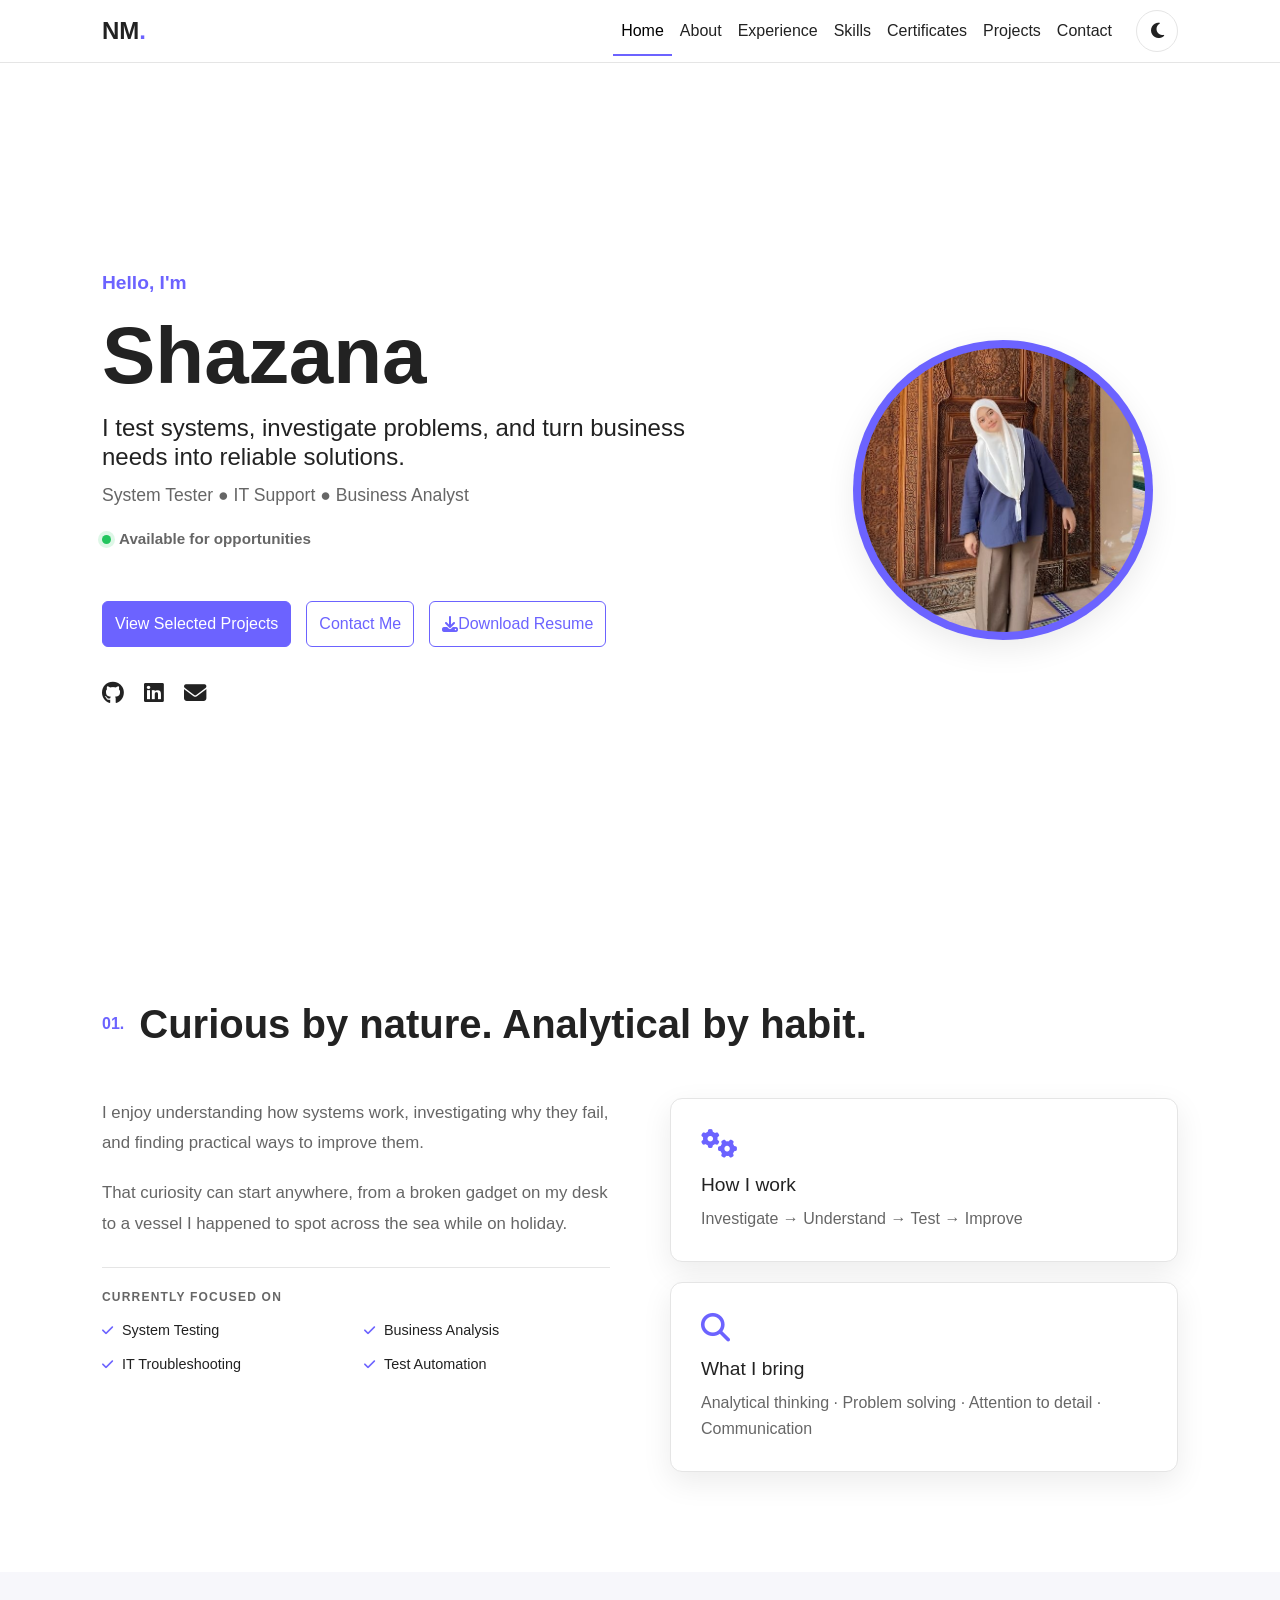
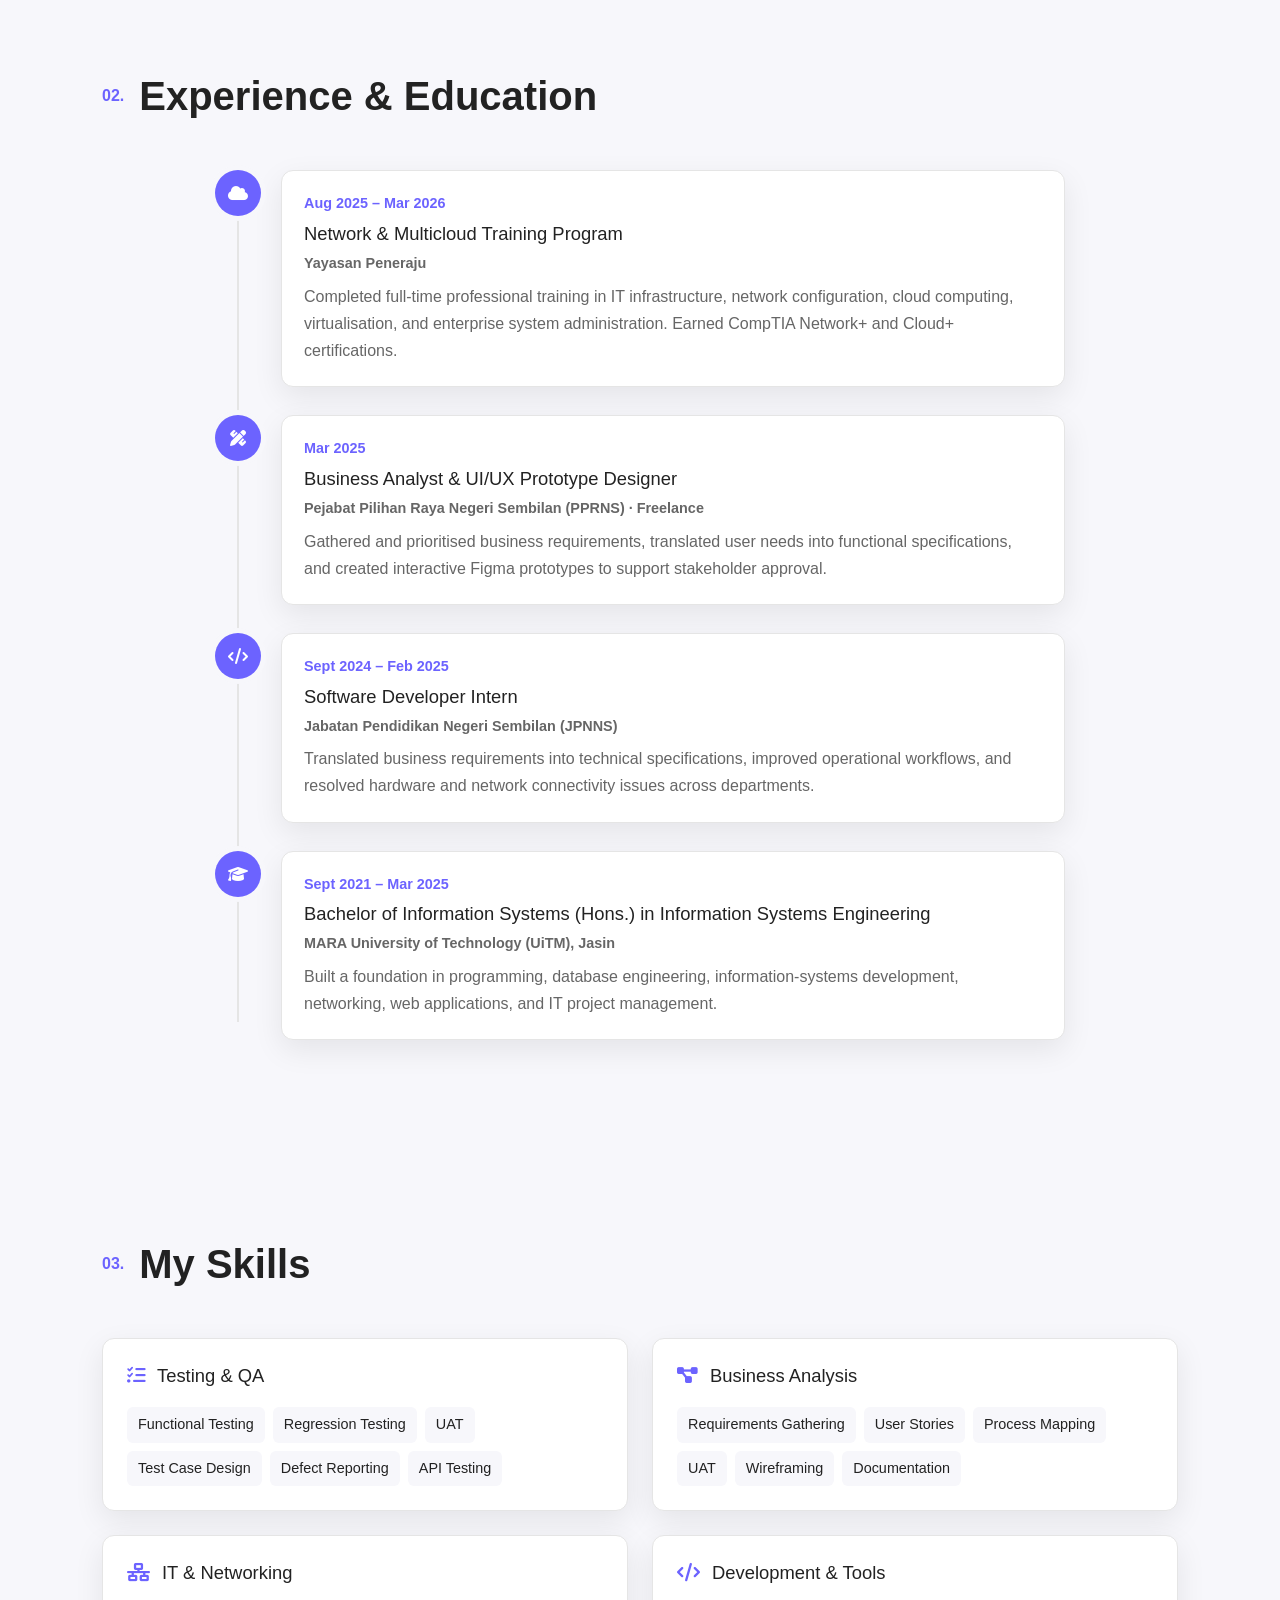
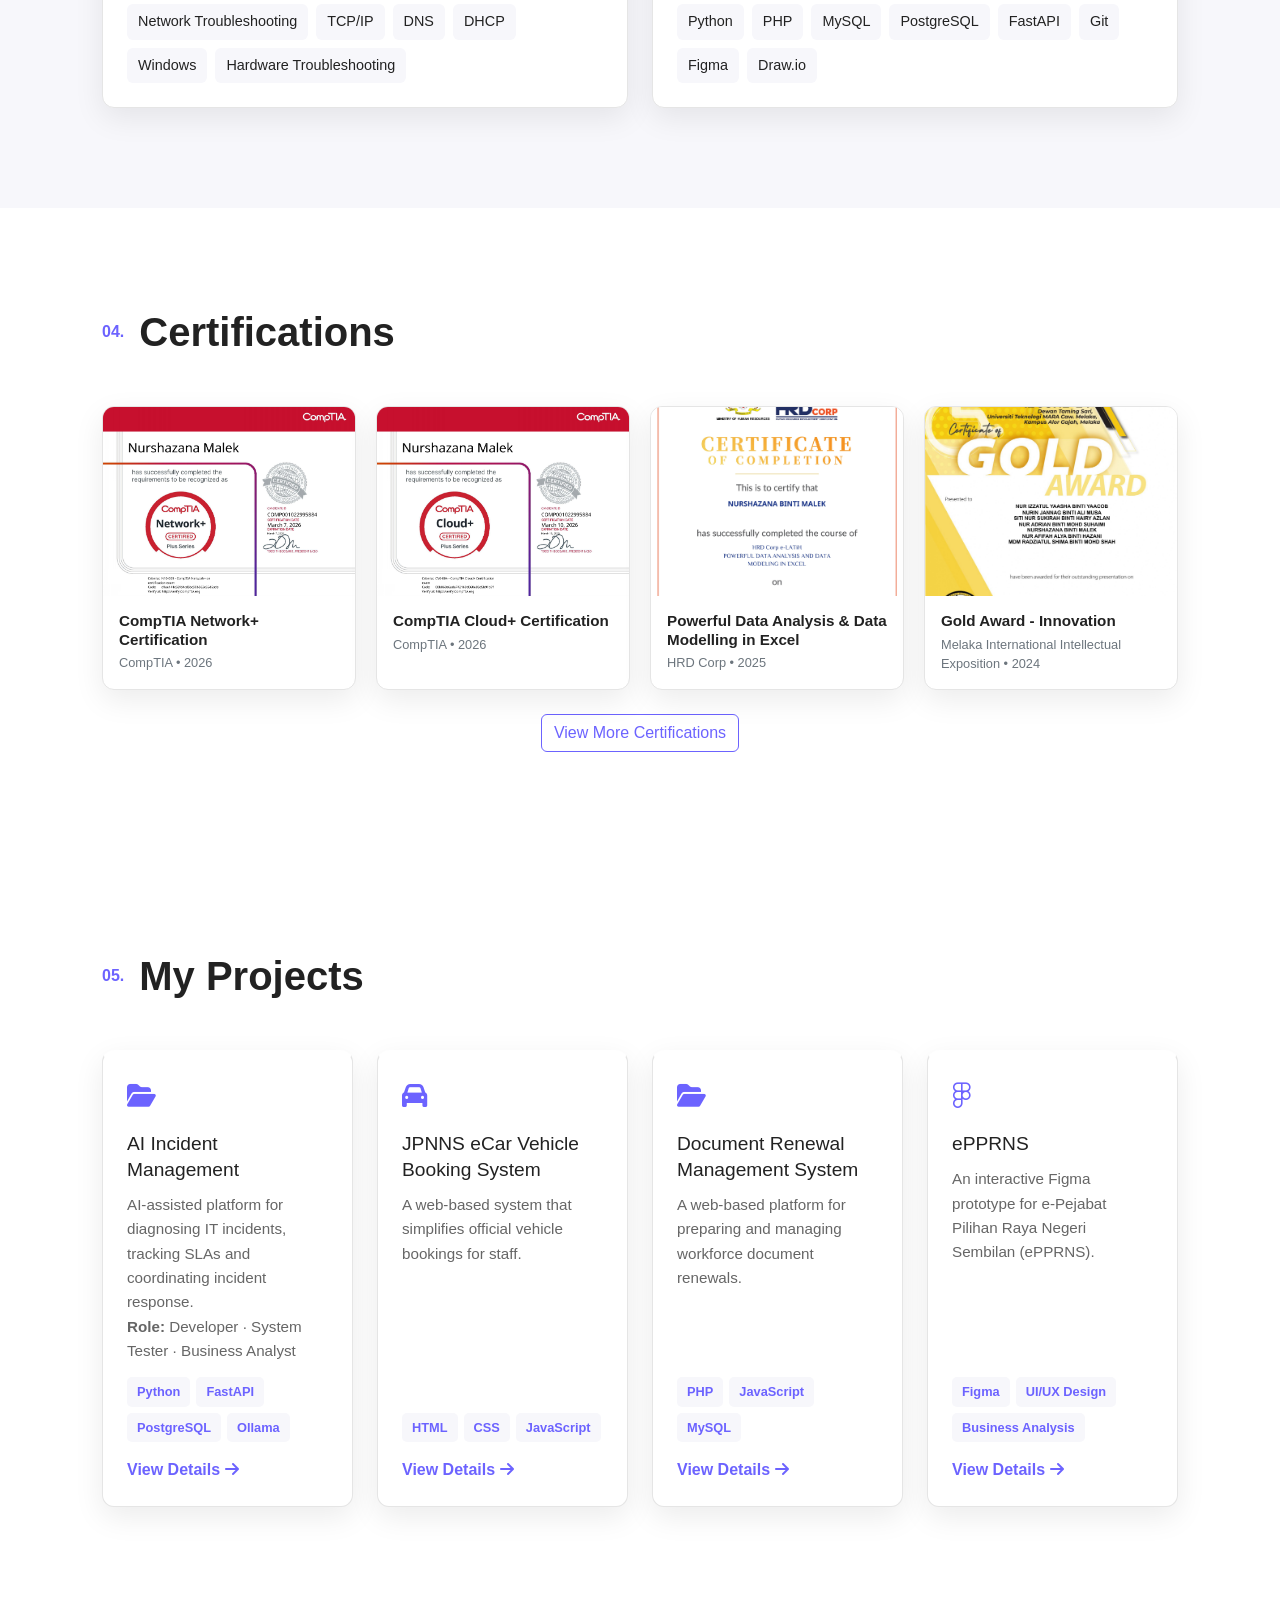
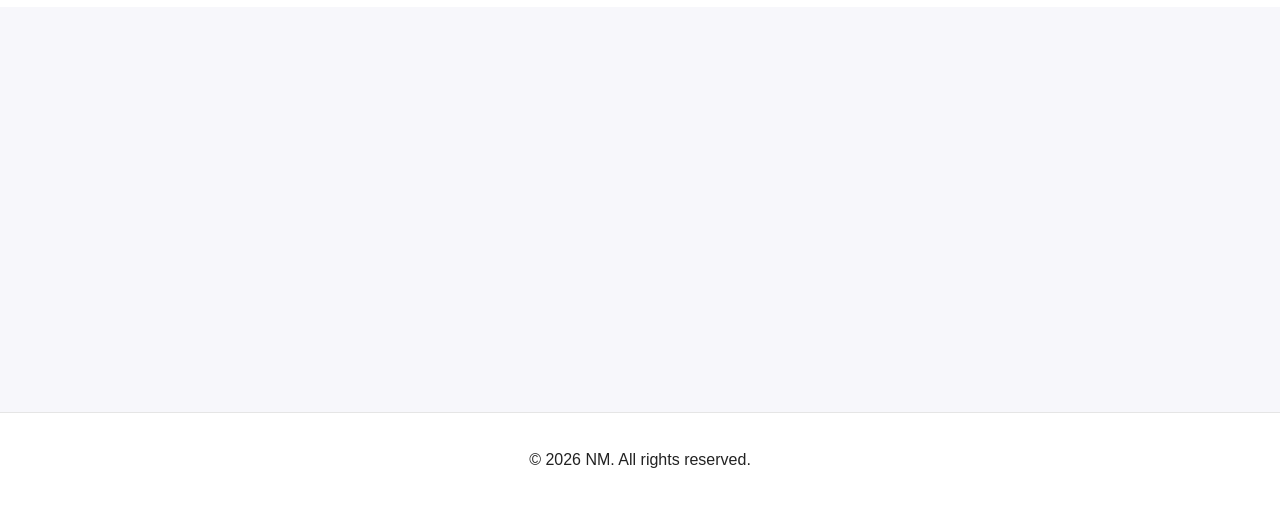
==== commit 6dea911b: "Add changes to portfolio layout and wording" ====
--- a/index.html
+++ b/index.html
@@ -93,18 +93,16 @@
                     Shazana
                 </h1>
 
-                <h2>
-                    System Tester, IT Support &amp; Business Analyst.
-                </h2>
+                <h4>
+                    I test systems, investigate problems, and turn business needs into reliable solutions.
+                </h4>
+
+                <p class="hero-description">
+                    System Tester ● IT Support ● Business Analyst
+                </p>
 
                 <p class="availability-status">
-                    <span></span> Available for opportunities
-                </p>
-
-                <p class="hero-description">
-                    I help organisations build more reliable systems through software testing,
-                    technical support, and business analysis. I identify issues, understand user
-                    needs, and translate business requirements into practical technology solutions.
+                    <span aria-hidden="true"></span> Available for opportunities
                 </p>
 
                 <div class="hero-buttons">
@@ -169,7 +167,7 @@
         <div class="section-heading reveal">
 
             <span>01.</span>
-            <h2>About Me</h2>
+            <h2>Curious by nature. Analytical by habit.</h2>
 
         </div>
 
@@ -179,20 +177,22 @@
             <div class="about-text reveal">
 
                 <p>
-                    I am passionate about system testing and naturally curious about how things work.
-                    I enjoy understanding processes, exploring how systems are built, and investigating why issues occur.
+                    I enjoy understanding how systems work, investigating why they fail, and finding practical ways to improve them.
                 </p>
 
                 <p>
-                    That curiosity leads me to repair broken gadgets, research unfamiliar topics, explore new ideas,
-                    and build meaningful connections with the people I work with.
+                    That curiosity can start anywhere, from a broken gadget on my desk to a vessel I happened to spot across the sea while on holiday.
                 </p>
 
-                <p>
-                    My curiosity can begin anywhere—from a broken gadget on my desk to the
-                    <a href="https://shorturl.at/ZTnko" target="_blank" rel="noopener noreferrer">Karadeniz LNGT Powership Oceania</a>
-                    vessels I happened to spot across the sea while on holiday.
-                </p>
+                <div class="about-focus">
+                    <h3>Currently Focused On</h3>
+                    <ul class="about-focus-list">
+                        <li><i class="fa-solid fa-check" aria-hidden="true"></i> System Testing</li>
+                        <li><i class="fa-solid fa-check" aria-hidden="true"></i> Business Analysis</li>
+                        <li><i class="fa-solid fa-check" aria-hidden="true"></i> IT Troubleshooting</li>
+                        <li><i class="fa-solid fa-check" aria-hidden="true"></i> Test Automation</li>
+                    </ul>
+                </div>
 
             </div>
 
@@ -206,7 +206,7 @@
                     <h3>How I work</h3>
 
                     <p>
-                        I take time to understand user needs, investigate issues, and turn findings into practical improvements.
+                        Investigate → Understand → Test → Improve
                     </p>
 
                 </div>
@@ -216,10 +216,10 @@
 
                     <i class="fa-solid fa-magnifying-glass"></i>
 
-                    <h3>What I enjoy</h3>
+                    <h3>What I bring</h3>
 
                     <p>
-                        Exploring how systems work, troubleshooting technical problems, and finding ways to simplify everyday tasks.
+                        Analytical thinking · Problem solving · Attention to detail · Communication
                     </p>
 
                 </div>
@@ -632,7 +632,7 @@
                 </div>
                 <h3>AI Incident Management</h3>
                 <p>AI-assisted platform for diagnosing IT incidents, tracking SLAs and coordinating incident response.</p>
-                <p>Role: Developer | System Tester | Business Analyst</p>
+                <p><strong>Role:</strong> Developer · System Tester · Business Analyst</p>
                 <div class="technology-list">
                     <span>Python</span>
                     <span>FastAPI</span>
@@ -672,24 +672,6 @@
                     <span>PHP</span>
                     <span>JavaScript</span>
                     <span>MySQL</span>
-                </div>
-                <span class="project-link mt-3 d-inline-block">
-                    View Details <i class="fa-solid fa-arrow-right"></i>
-                </span>
-            </article>
-
-            <!-- PROJECT CARD 4 -->
-            <article class="project-card reveal" data-bs-toggle="modal" data-bs-target="#projectModal4" style="cursor: pointer;">
-                <div class="project-icon">
-                    <i class="fa-solid fa-laptop-code"></i>
-                </div>
-                <h3>Personal Portfolio Website</h3>
-                <p>A responsive portfolio website designed to showcase my skills, certifications, projects, and professional profile.</p>
-                <div class="technology-list">
-                    <span>HTML</span>
-                    <span>CSS</span>
-                    <span>JavaScript</span>
-                    <span>Bootstrap</span>
                 </div>
                 <span class="project-link mt-3 d-inline-block">
                     View Details <i class="fa-solid fa-arrow-right"></i>
@@ -896,41 +878,6 @@
     </div>
 </div>
 
-
-<!-- MODAL FOR PROJECT 4 -->
-<div class="modal fade" id="projectModal4" tabindex="-1" aria-labelledby="projectModal4Label" aria-hidden="true">
-    <div class="modal-dialog modal-lg modal-dialog-centered">
-        <div class="modal-content project-modal-content">
-            <div class="modal-header project-modal-header">
-                <div class="window-dots d-flex gap-2 me-3">
-                    <span class="dot dot-red"></span>
-                    <span class="dot dot-yellow"></span>
-                    <span class="dot dot-green"></span>
-                </div>
-                <h6 class="modal-title text-center w-100 mb-0" id="projectModal4Label">Personal Portfolio Website</h6>
-                <button type="button" class="btn-close btn-close-white ms-auto" data-bs-dismiss="modal" aria-label="Close"></button>
-            </div>
-
-            <div class="modal-body p-4">
-                <h4 class="mb-3">About the Project</h4>
-                <p class="project-modal-desc mb-4">
-                    This responsive personal portfolio website presents my professional profile, technical skills, certifications, and selected projects in one place. It also includes a downloadable resume, dark mode, smooth navigation, and interactive project and certificate previews.
-                </p>
-
-                <h5 class="h6 text-uppercase text-muted mb-2">Core Technologies</h5>
-                <div class="d-flex flex-wrap gap-2">
-                    <span class="badge bg-secondary">HTML5</span>
-                    <span class="badge bg-secondary">CSS3</span>
-                    <span class="badge bg-secondary">JavaScript</span>
-                    <span class="badge bg-secondary">Bootstrap 5</span>
-                    <span class="badge bg-secondary">Font Awesome</span>
-                </div>
-            </div>
-        </div>
-    </div>
-</div>
-
-
 <!-- MODAL FOR PROJECT 5 -->
 <div class="modal fade" id="projectModal5" tabindex="-1" aria-labelledby="projectModal5Label" aria-hidden="true">
     <div class="modal-dialog modal-lg modal-dialog-centered">
--- a/assets/css/style.css
+++ b/assets/css/style.css
@@ -223,6 +223,8 @@
 .hero-intro {
     color: var(--primary);
 
+    font-size: 1.2rem;
+
     font-weight: 600;
 
     margin-bottom: 10px;
@@ -250,7 +252,7 @@
 
 
 .hero-description {
-    text-align: left;
+    text-align: inherit;
 
     color: var(--text-light);
 
@@ -453,6 +455,50 @@
     margin-bottom: 20px;
 }
 
+
+.about-focus {
+    margin-top: 28px;
+    padding-top: 22px;
+    border-top: 1px solid var(--border);
+}
+
+.about-focus h3 {
+    margin-bottom: 16px;
+    color: var(--text-light);
+    font-size: 0.75rem;
+    font-weight: 700;
+    letter-spacing: 0.1em;
+    text-transform: uppercase;
+}
+
+.about-focus-list {
+    display: grid;
+    grid-template-columns: repeat(2, minmax(0, 1fr));
+    gap: 12px 16px;
+    padding: 0;
+    margin: 0;
+    list-style: none;
+}
+
+.about-focus-list li {
+    display: flex;
+    align-items: baseline;
+    gap: 9px;
+    font-size: 0.9rem;
+    font-weight: 500;
+}
+
+.about-focus-list i {
+    color: var(--primary);
+    font-size: 0.8rem;
+    flex-shrink: 0;
+}
+
+@media (max-width: 380px) {
+    .about-focus-list {
+        grid-template-columns: 1fr;
+    }
+}
 
 .about-info {
     display: grid;
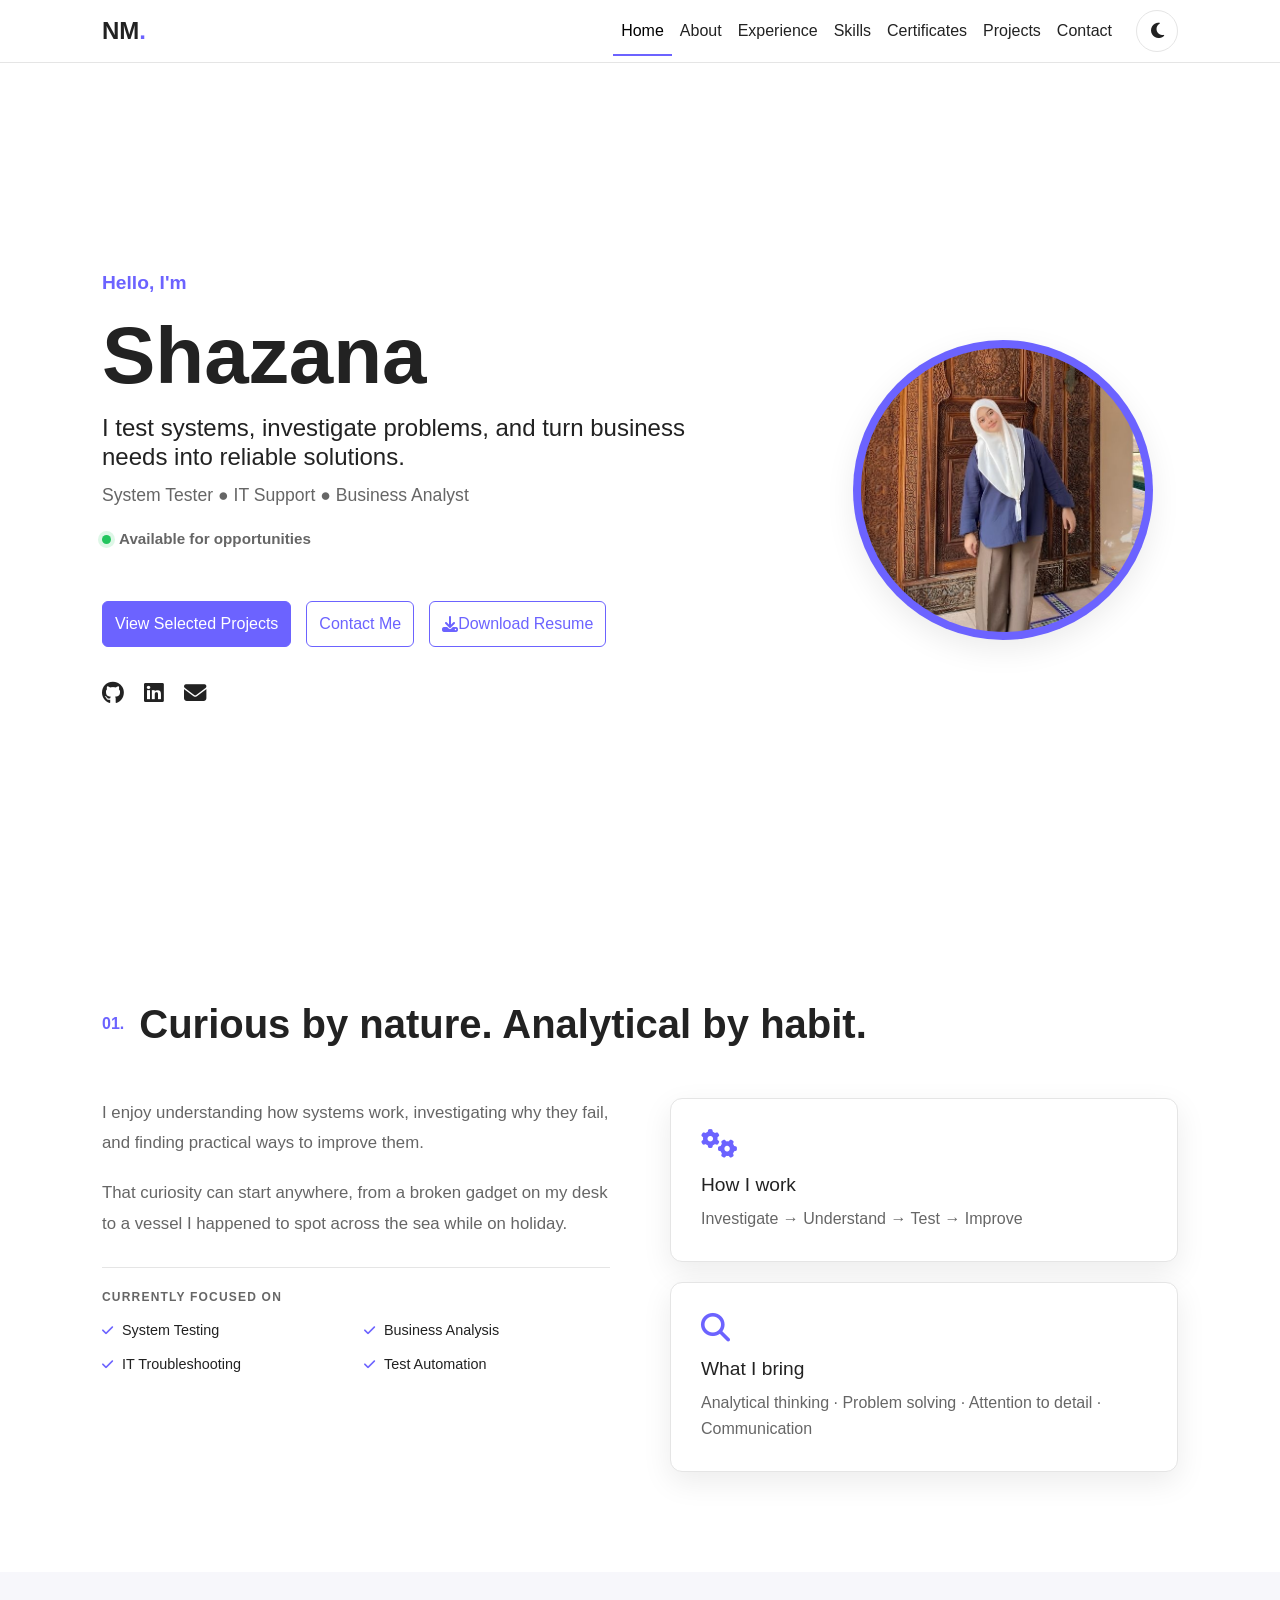
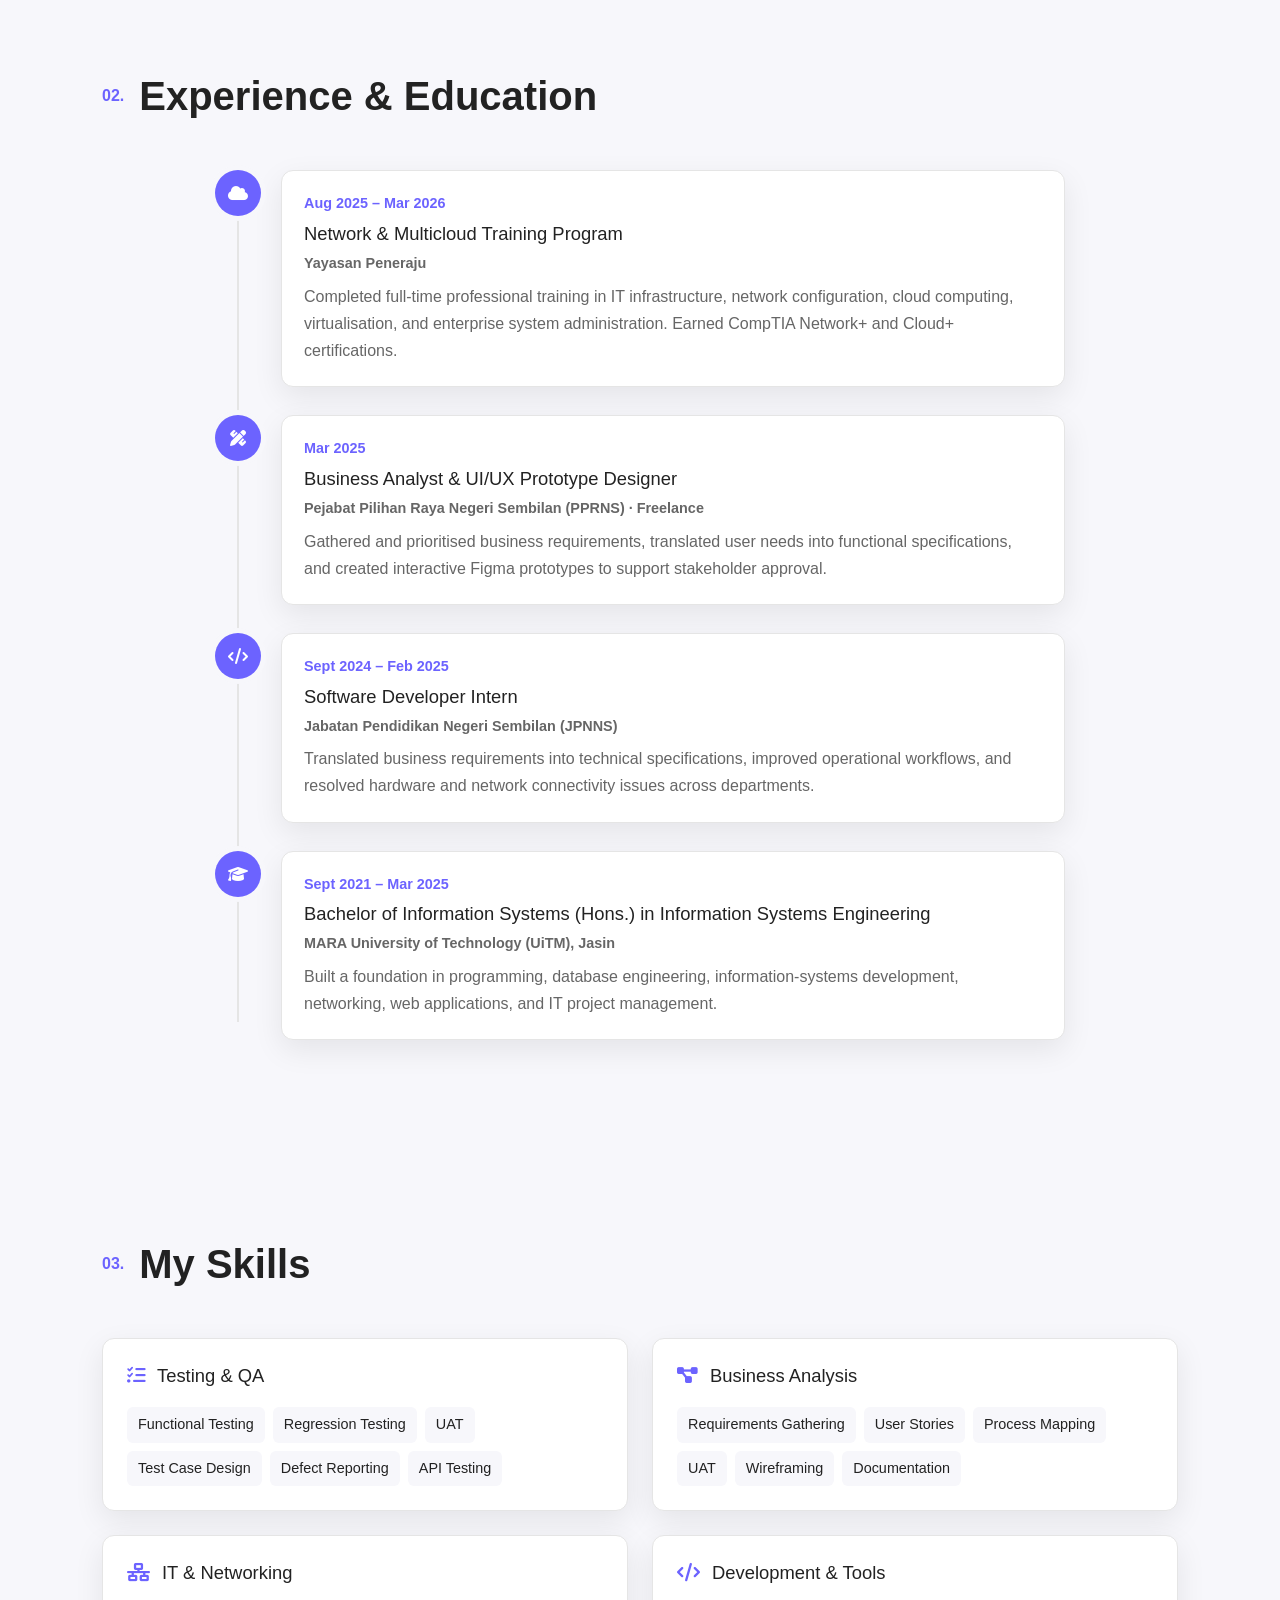
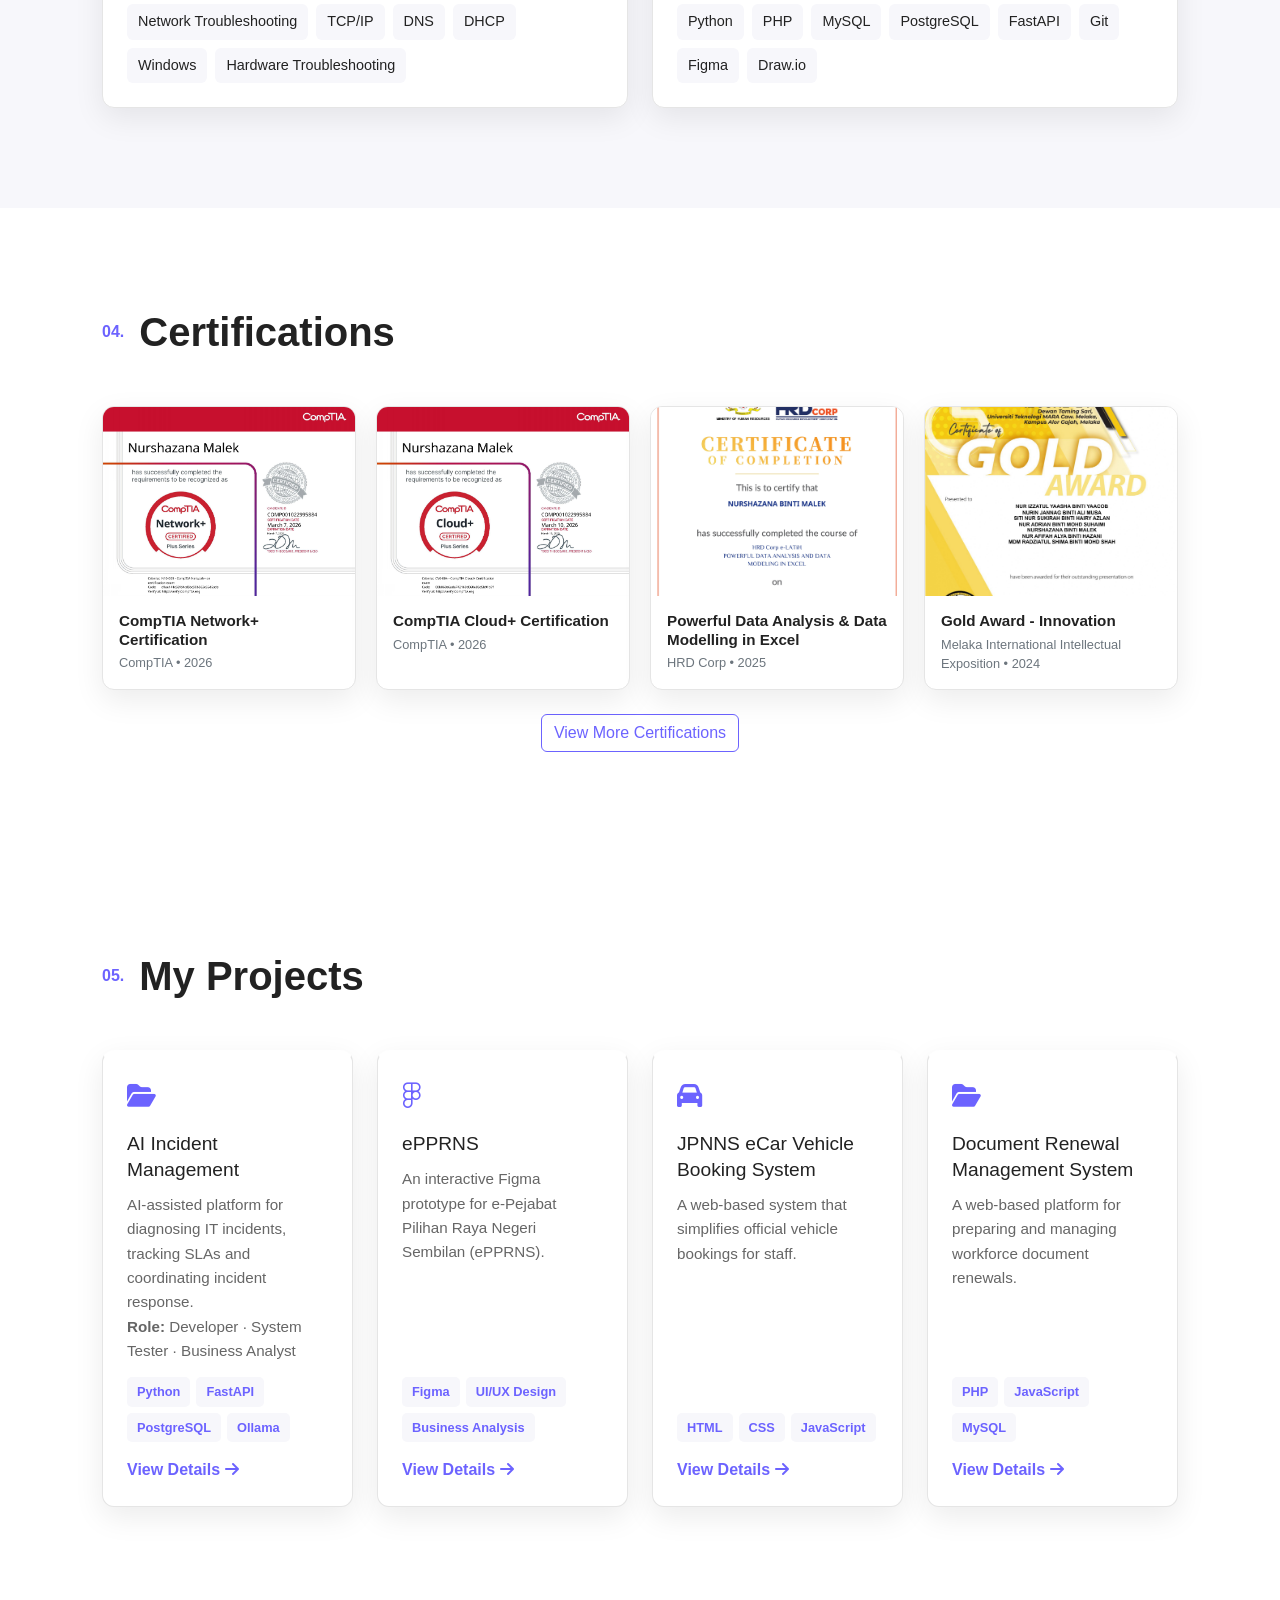
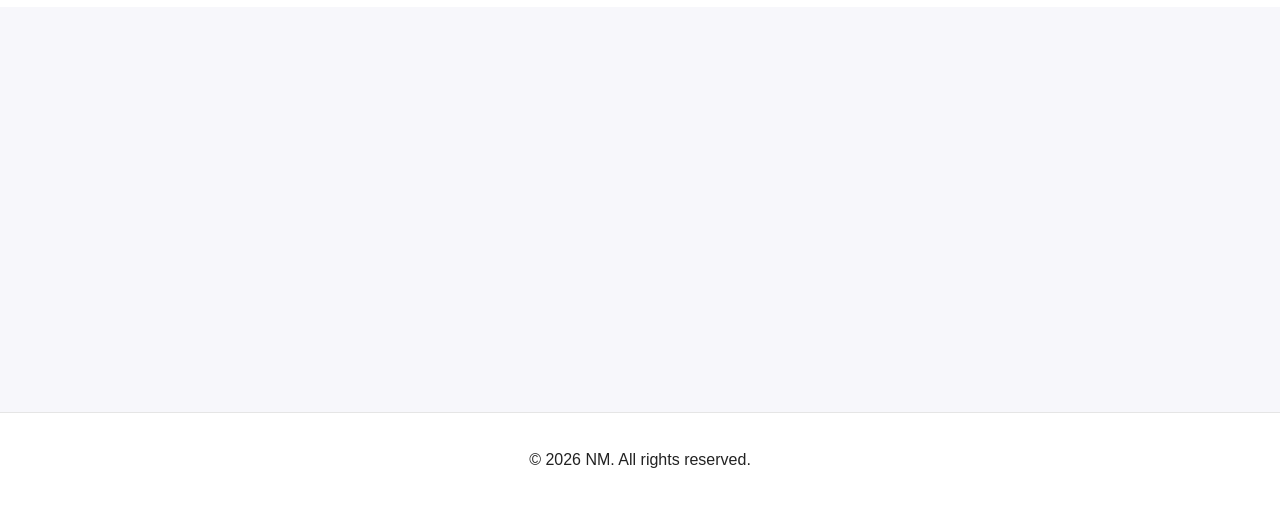
==== commit 6ab8b26e: "Change placement for project card and make sure the case study page theme follows the main page them" ====
--- a/index.html
+++ b/index.html
@@ -645,6 +645,23 @@
             </article>
 
             <!-- PROJECT CARD 2 -->
+            <article class="project-card reveal" data-bs-toggle="modal" data-bs-target="#projectModal5" style="cursor: pointer;">
+                <div class="project-icon">
+                    <i class="fa-brands fa-figma"></i>
+                </div>
+                <h3>ePPRNS</h3>
+                <p>An interactive Figma prototype for e-Pejabat Pilihan Raya Negeri Sembilan (ePPRNS).</p>
+                <div class="technology-list">
+                    <span>Figma</span>
+                    <span>UI/UX Design</span>
+                    <span>Business Analysis</span>
+                </div>
+                <span class="project-link mt-3 d-inline-block">
+                    View Details <i class="fa-solid fa-arrow-right"></i>
+                </span>
+            </article>
+
+            <!-- PROJECT CARD 3 -->
             <article class="project-card reveal" data-bs-toggle="modal" data-bs-target="#projectModal2" style="cursor: pointer;">
                 <div class="project-icon">
                     <i class="fa-solid fa-car"></i>
@@ -661,7 +678,7 @@
                 </span>
             </article>
 
-            <!-- PROJECT CARD 3 -->
+            <!-- PROJECT CARD 5 -->
             <article class="project-card reveal" data-bs-toggle="modal" data-bs-target="#projectModal3" style="cursor: pointer;">
                 <div class="project-icon">
                     <i class="fa-solid fa-folder-open"></i>
@@ -672,23 +689,6 @@
                     <span>PHP</span>
                     <span>JavaScript</span>
                     <span>MySQL</span>
-                </div>
-                <span class="project-link mt-3 d-inline-block">
-                    View Details <i class="fa-solid fa-arrow-right"></i>
-                </span>
-            </article>
-
-            <!-- PROJECT CARD 5 -->
-            <article class="project-card reveal" data-bs-toggle="modal" data-bs-target="#projectModal5" style="cursor: pointer;">
-                <div class="project-icon">
-                    <i class="fa-brands fa-figma"></i>
-                </div>
-                <h3>ePPRNS</h3>
-                <p>An interactive Figma prototype for e-Pejabat Pilihan Raya Negeri Sembilan (ePPRNS).</p>
-                <div class="technology-list">
-                    <span>Figma</span>
-                    <span>UI/UX Design</span>
-                    <span>Business Analysis</span>
                 </div>
                 <span class="project-link mt-3 d-inline-block">
                     View Details <i class="fa-solid fa-arrow-right"></i>
@@ -748,6 +748,8 @@
                             </a>
                         </div>
                         <div class="d-flex justify-content-center gap-2">
+                            <a href="smart-ai-case-study.html" class="btn btn-primary">Case Study</a>
+                            <button type="button" class="btn btn-outline-light" disabled>GitHub · Coming soon</button>
                         </div>
                     </div>
 
@@ -909,6 +911,10 @@
                     <span class="badge bg-secondary">Mar 2025</span>
                 </div>
 
+                <div class="d-flex flex-wrap gap-2 mb-3">
+                    <a href="epprns-case-study.html" class="btn btn-primary">Case Study</a>
+                    <button type="button" class="btn btn-outline-light" disabled>GitHub · Coming soon</button>
+                </div>
                 <a href="https://www.figma.com/proto/hnPzSqbMrYh3J8zQtSMsj2/e-PPRNS?node-id=0-1&amp;t=IgnOb6sXZpZRnJYt-1" class="btn btn-primary" target="_blank" rel="noopener noreferrer">
                     <i class="fa-brands fa-figma"></i>
                     Open Figma Prototype
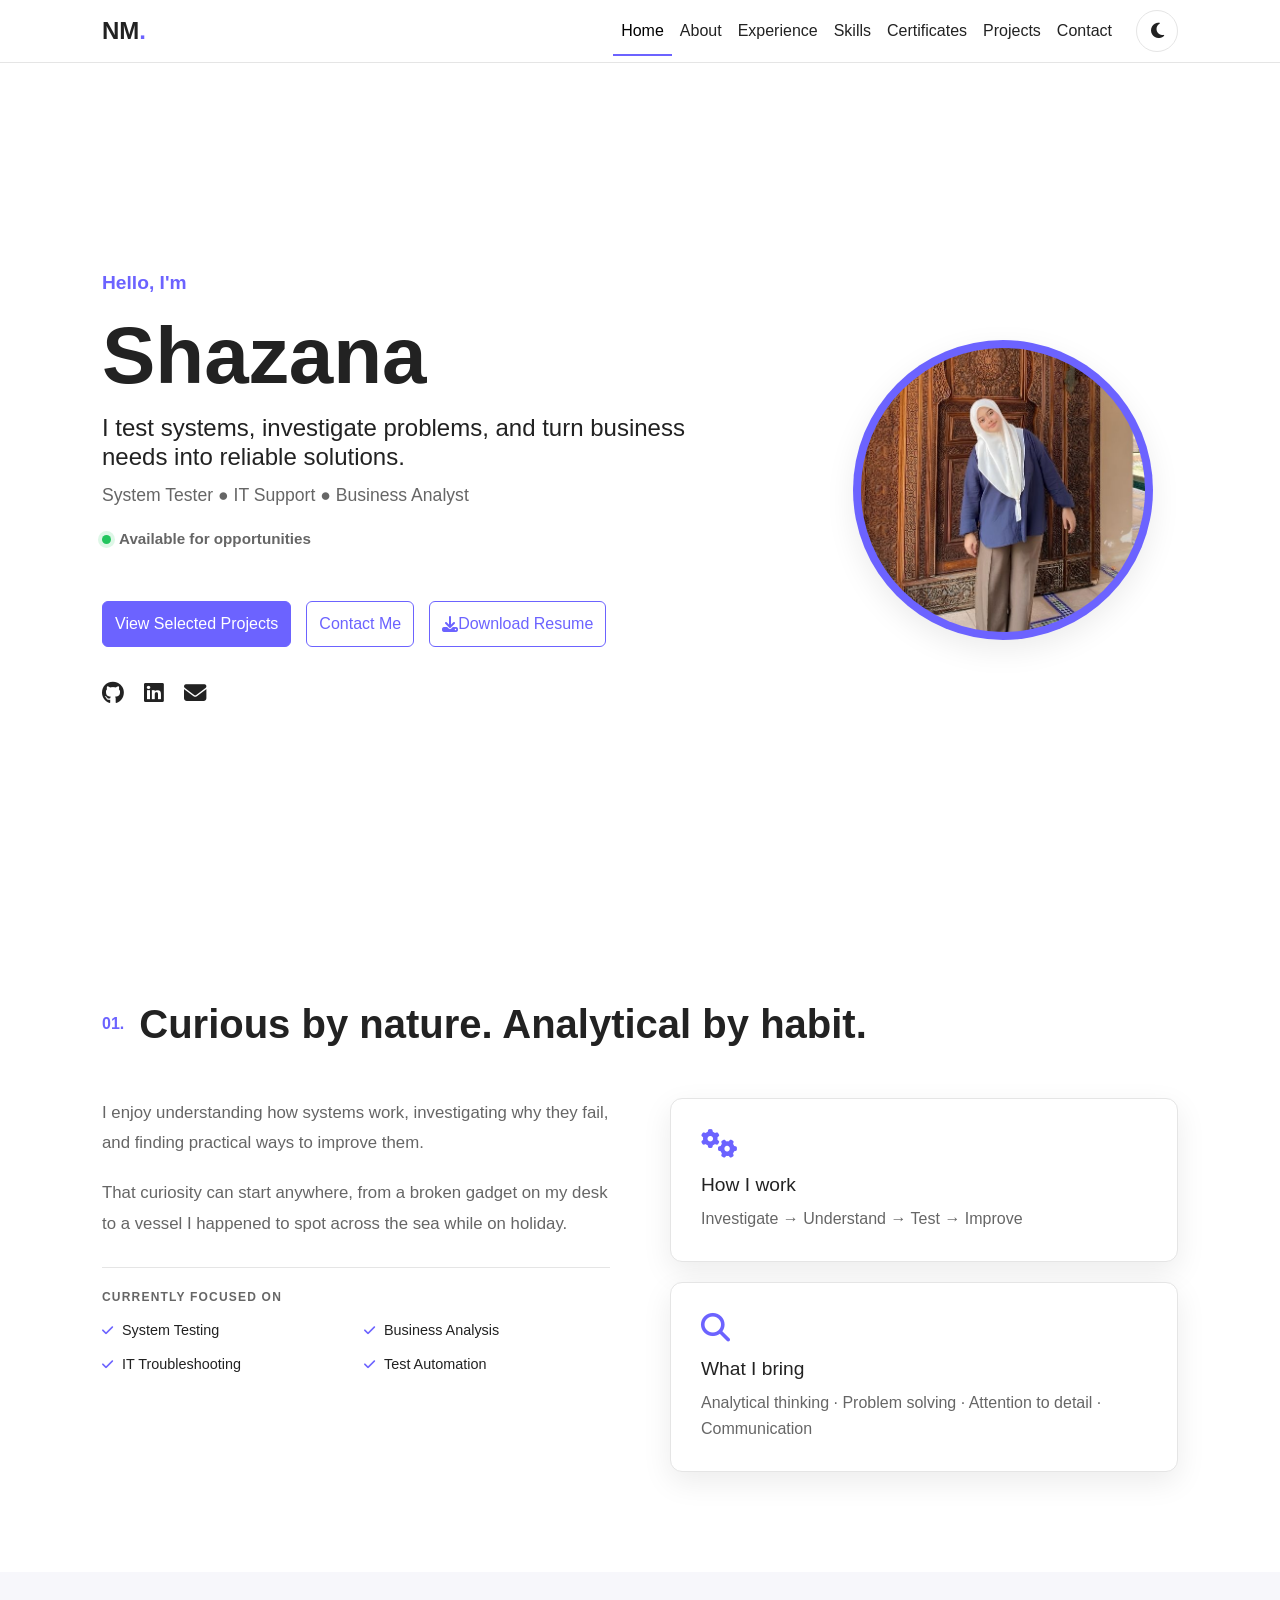
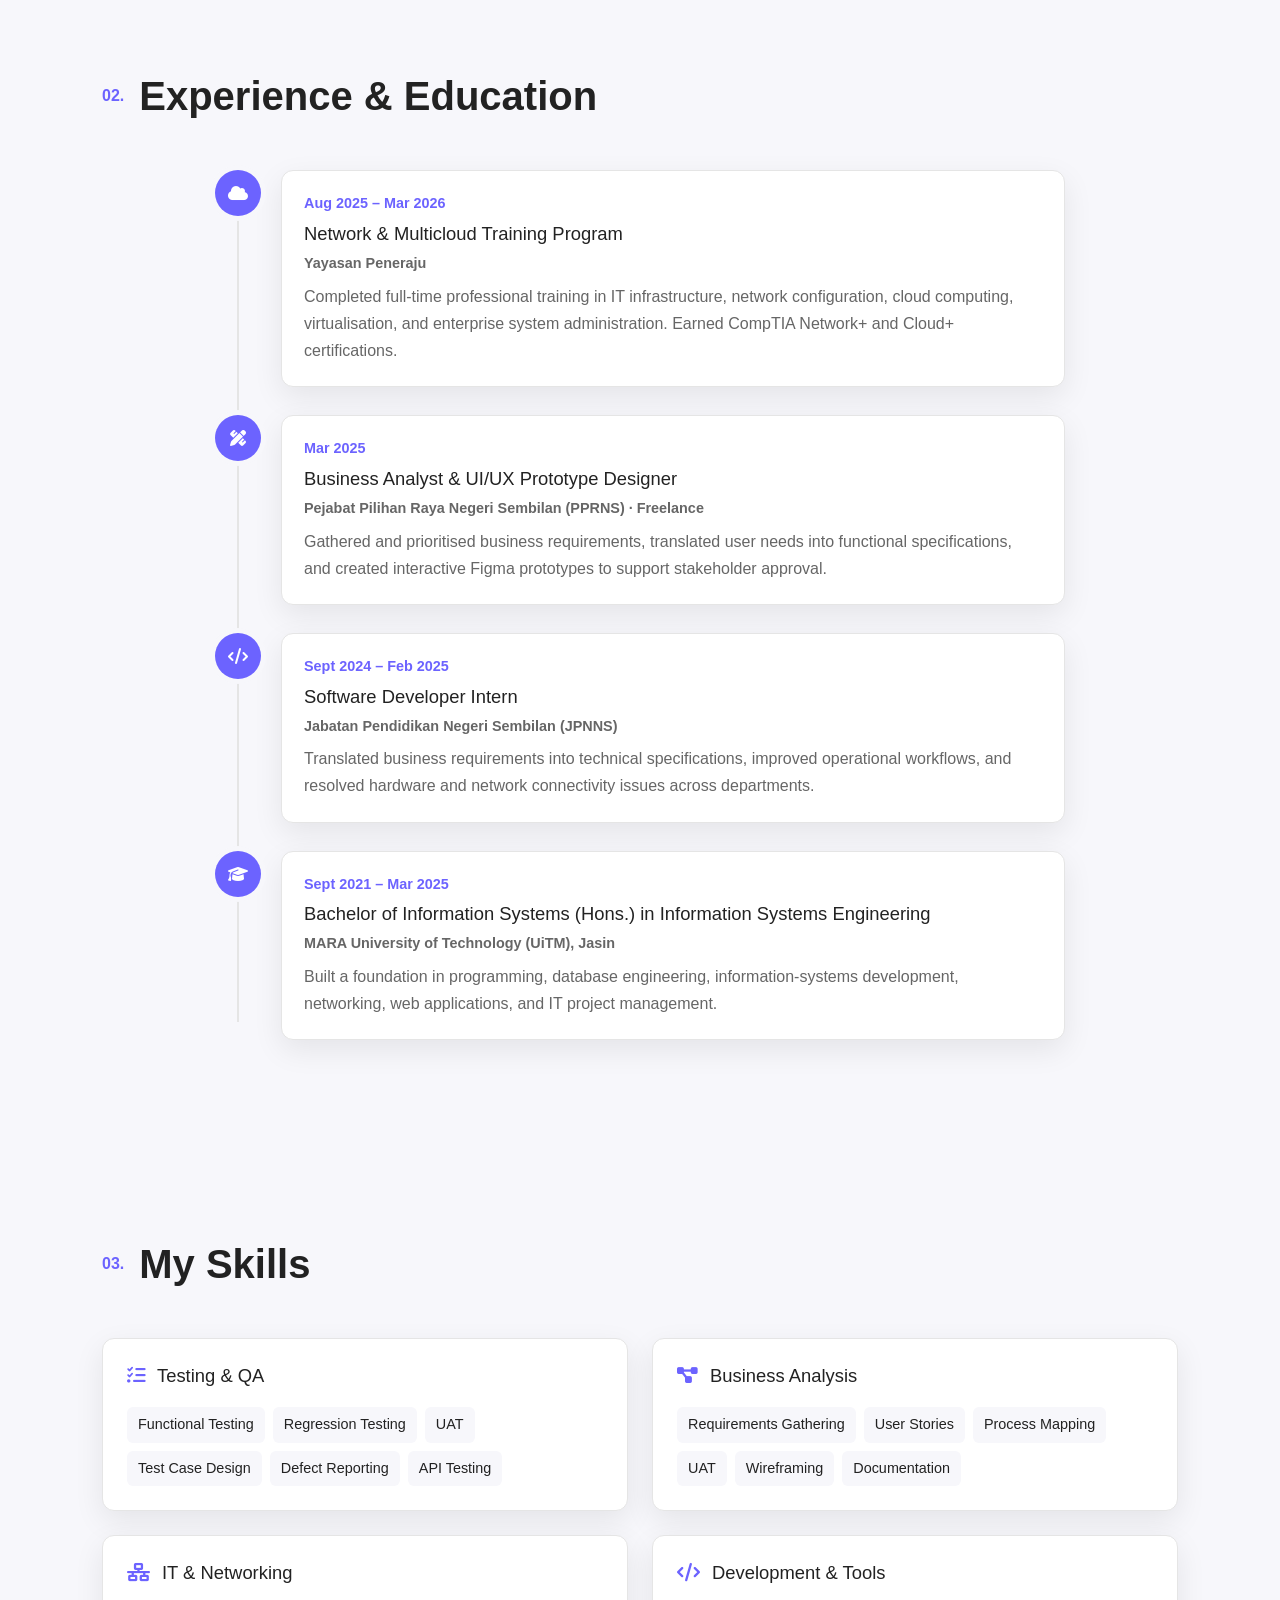
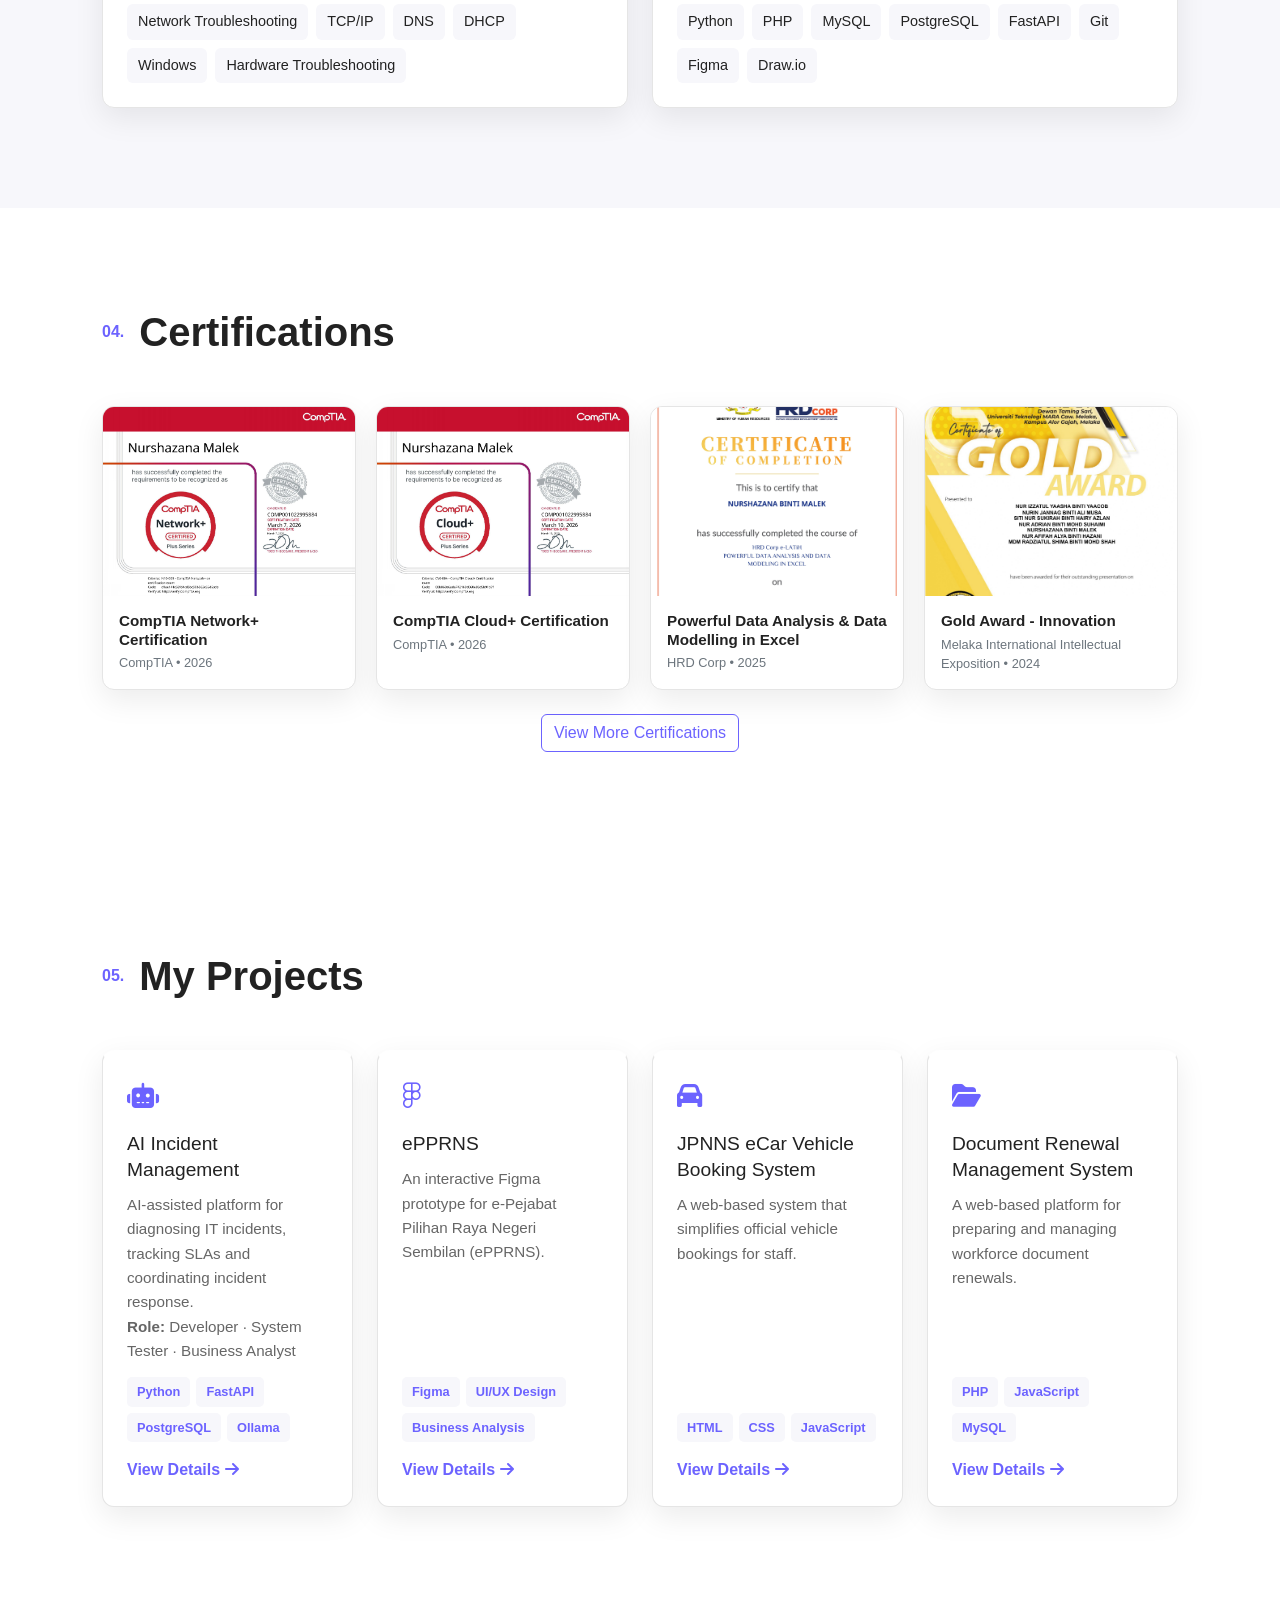
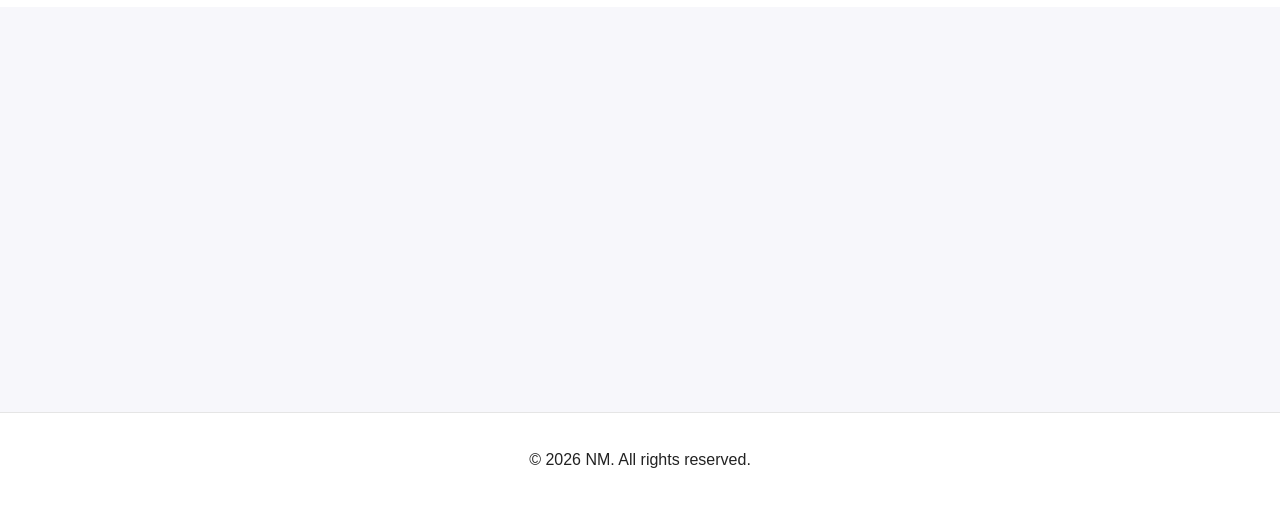
==== commit c2a34128: "Change icon for Smart AI Project" ====
--- a/index.html
+++ b/index.html
@@ -628,7 +628,7 @@
             <!-- PROJECT CARD 1 -->
             <article class="project-card reveal" data-bs-toggle="modal" data-bs-target="#projectModal1" style="cursor: pointer;">
                 <div class="project-icon">
-                    <i class="fa-solid fa-folder-open"></i>
+                    <i class="fa-solid fa-robot"></i>
                 </div>
                 <h3>AI Incident Management</h3>
                 <p>AI-assisted platform for diagnosing IT incidents, tracking SLAs and coordinating incident response.</p>
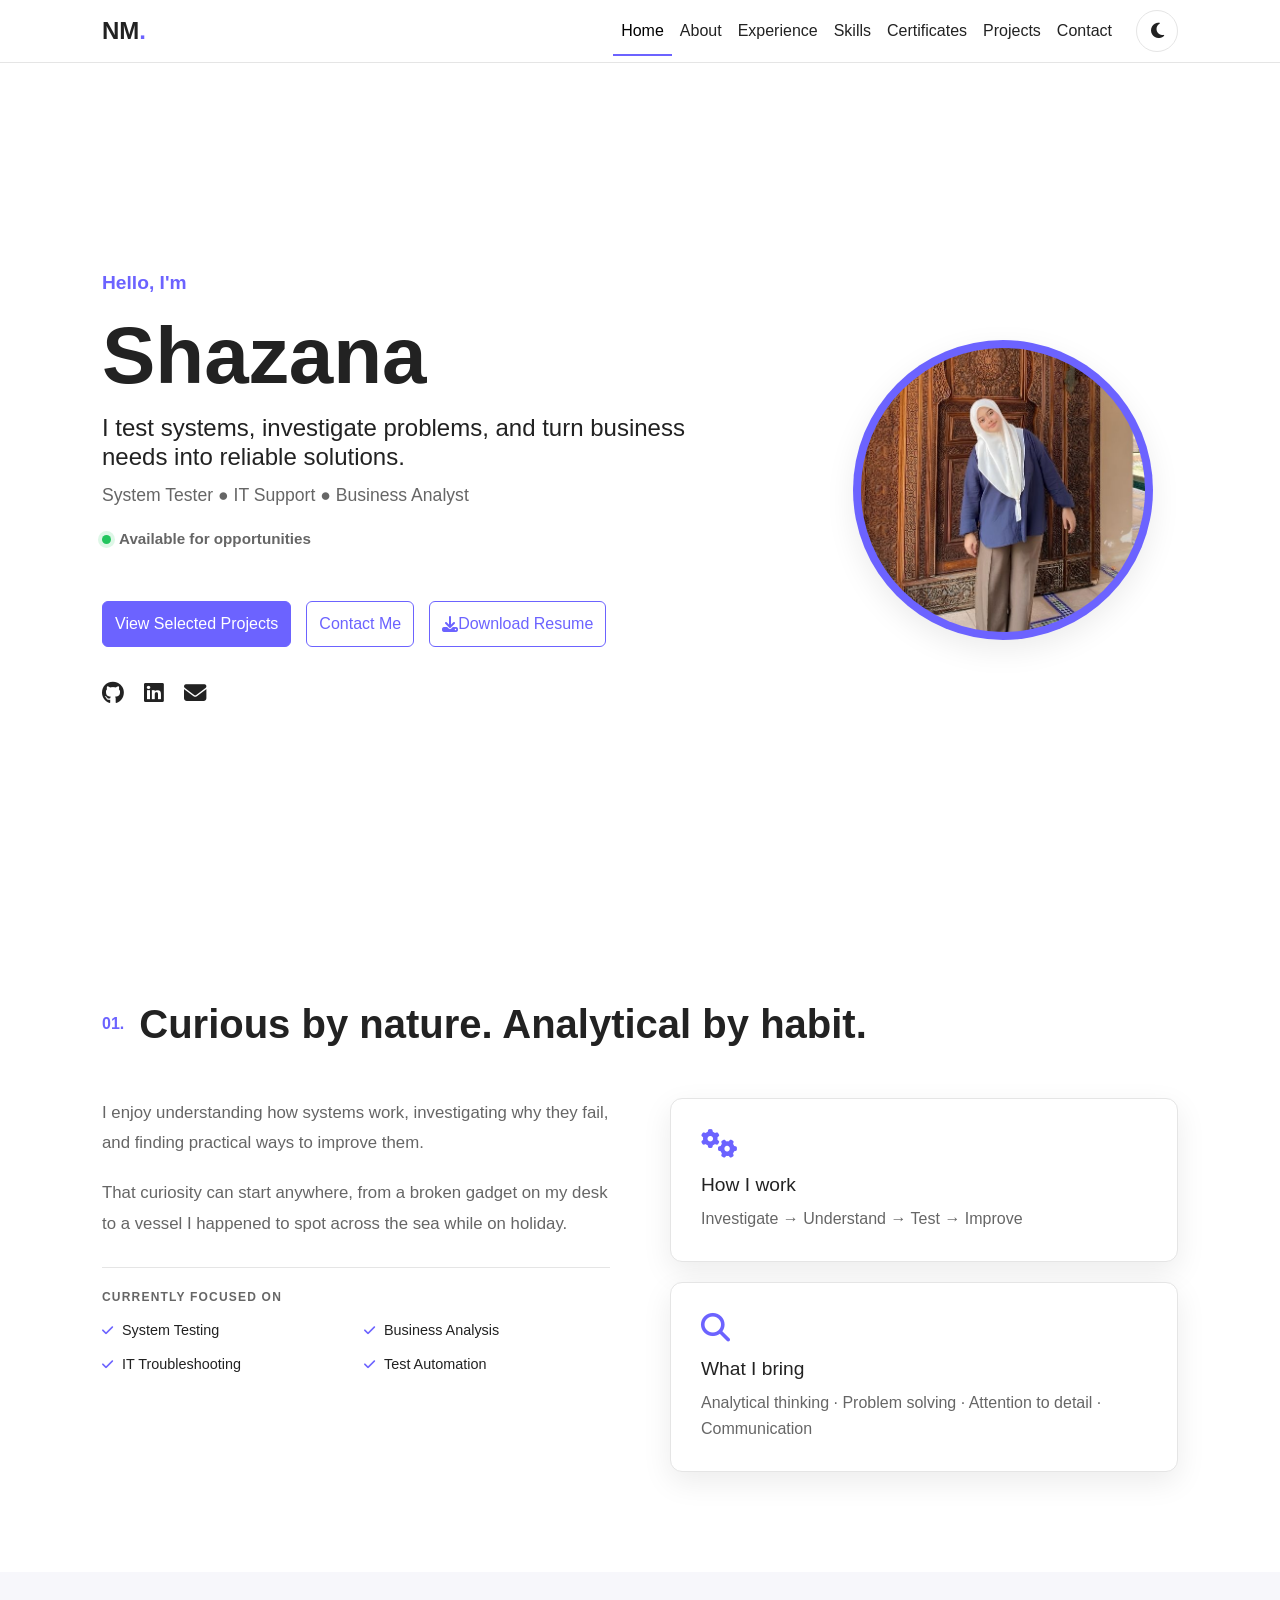
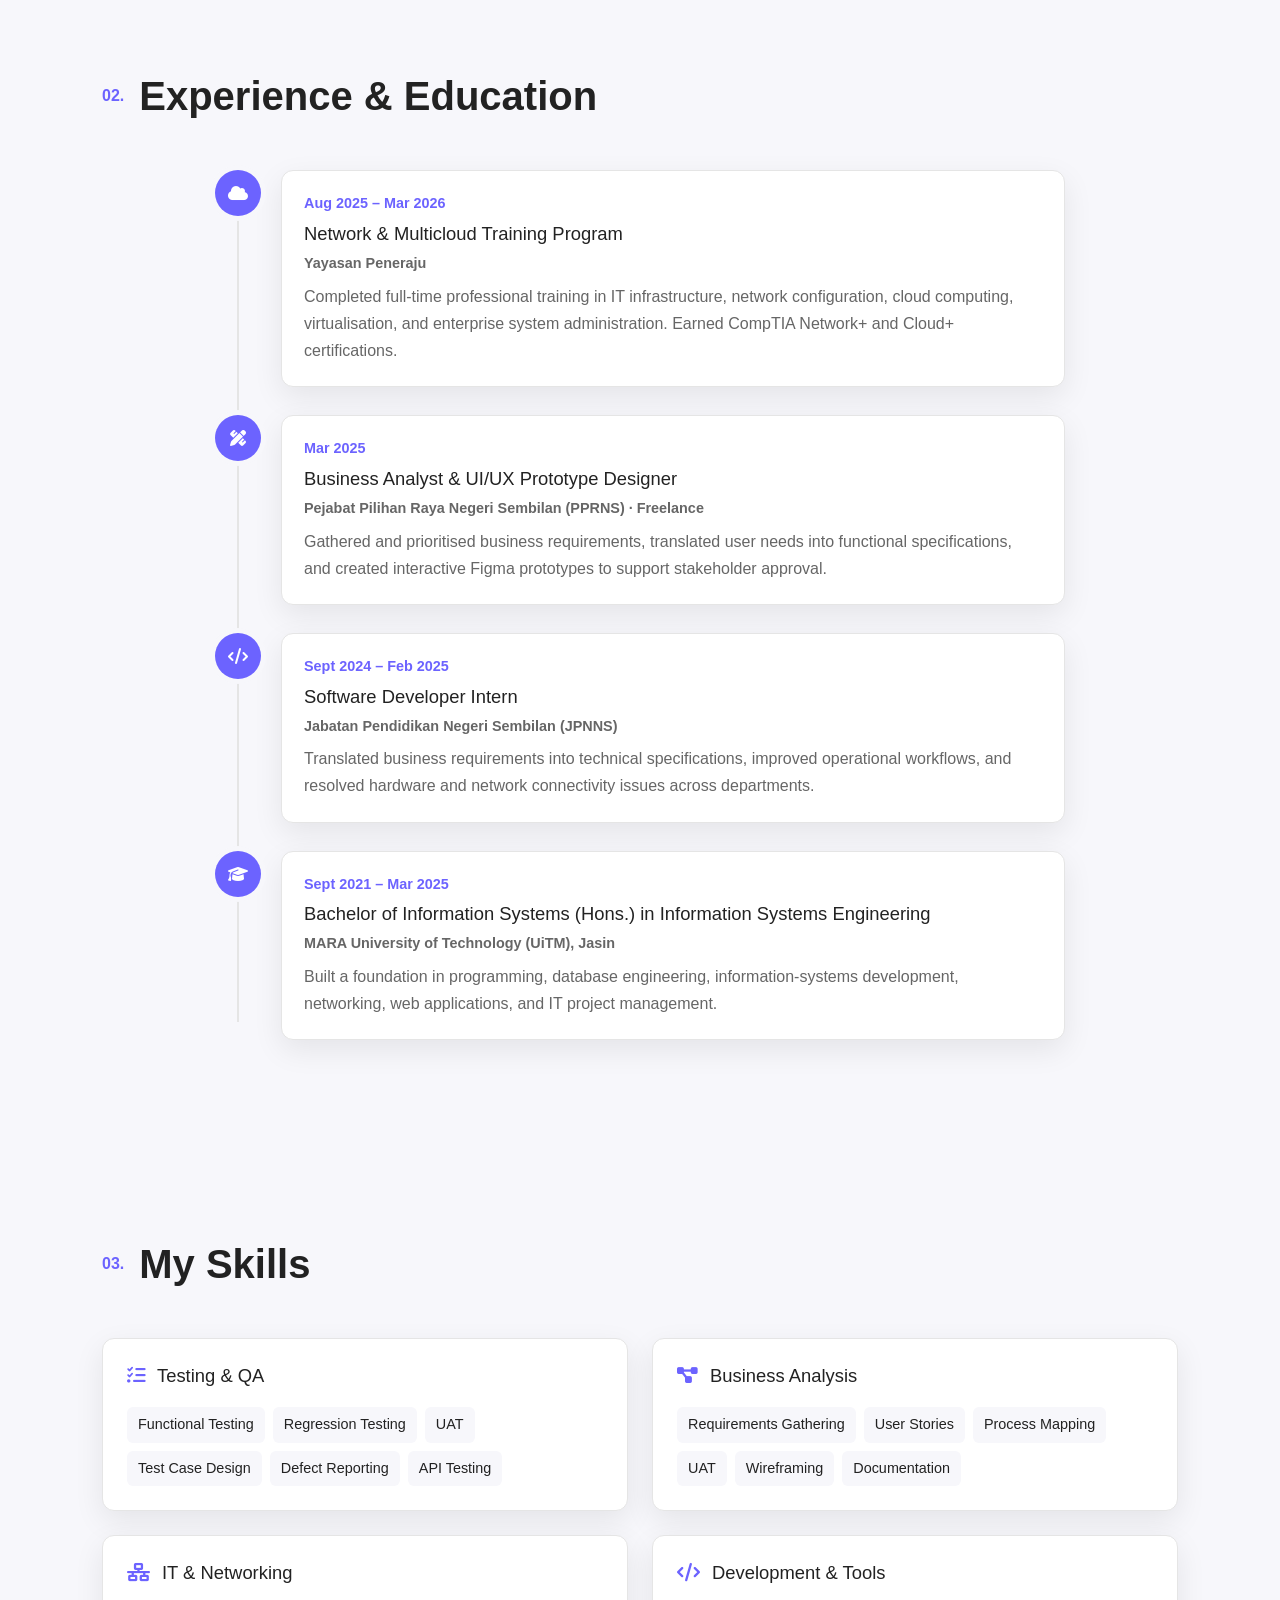
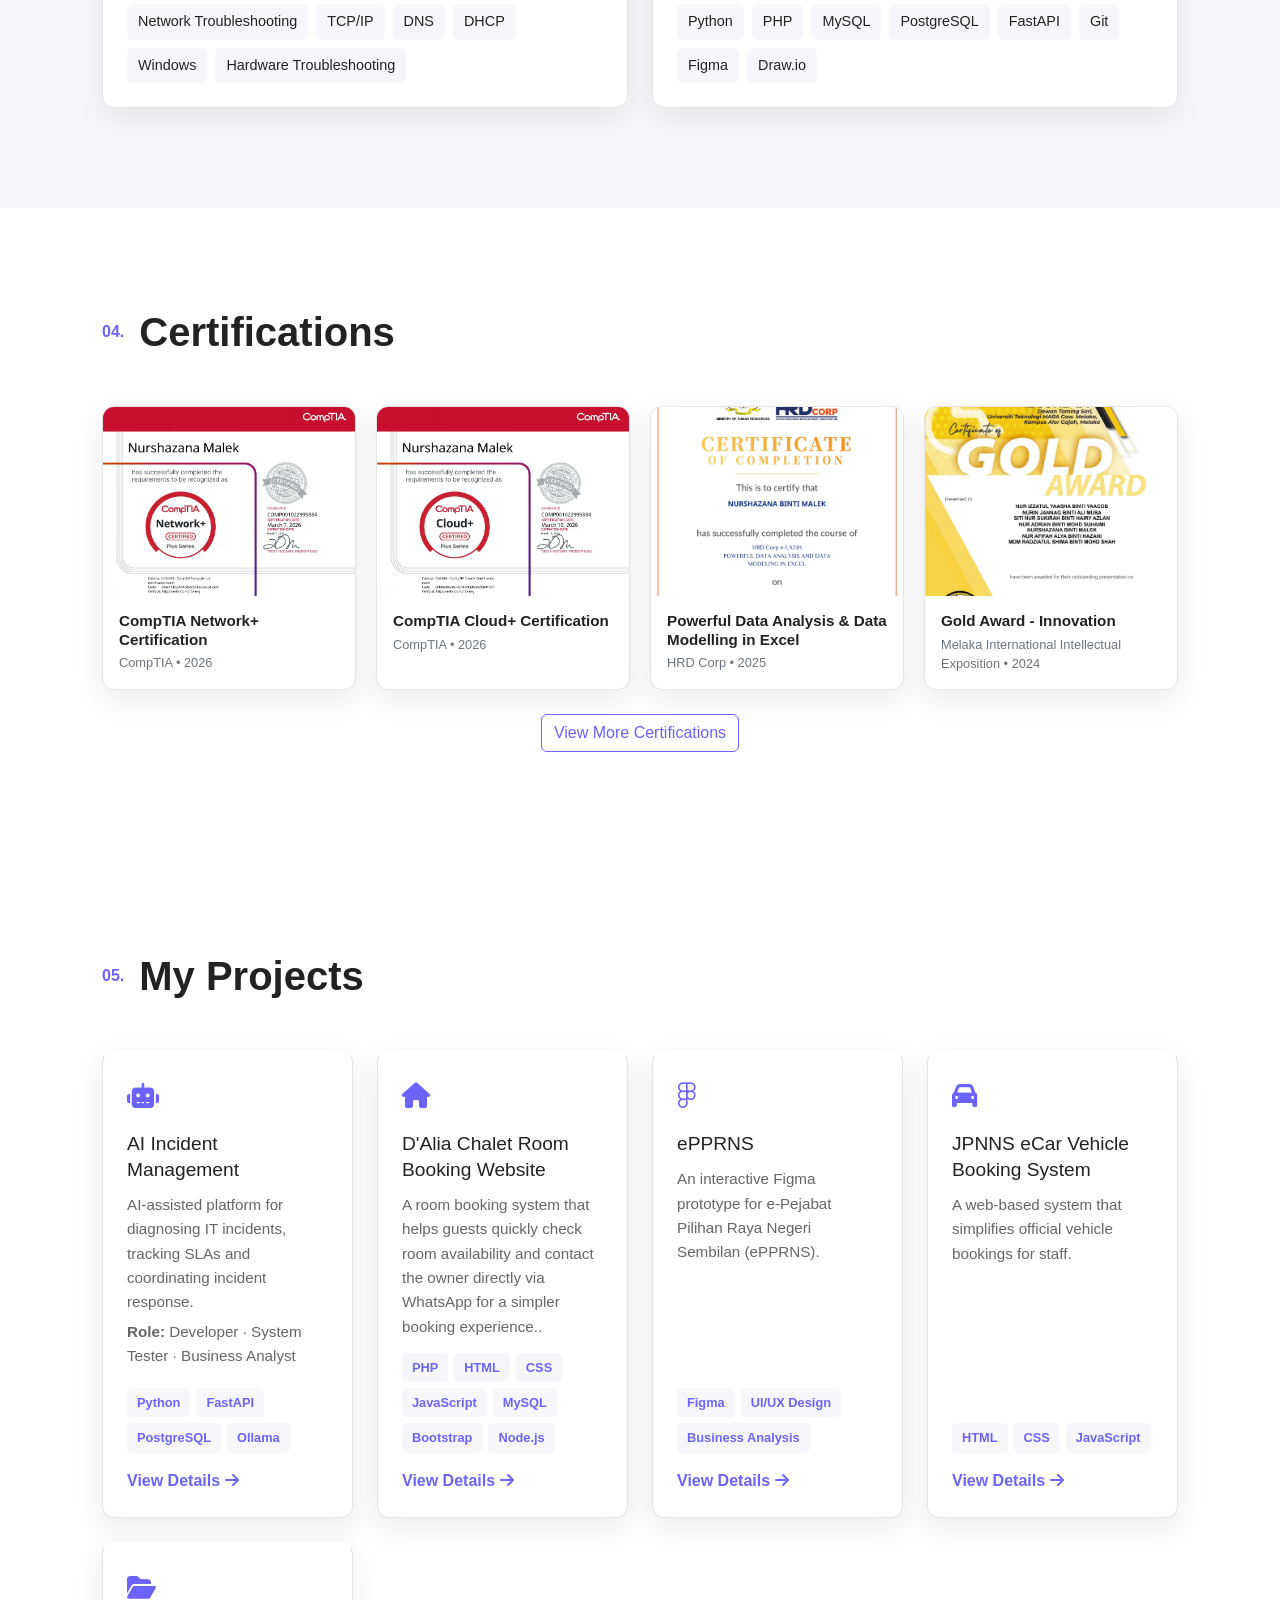
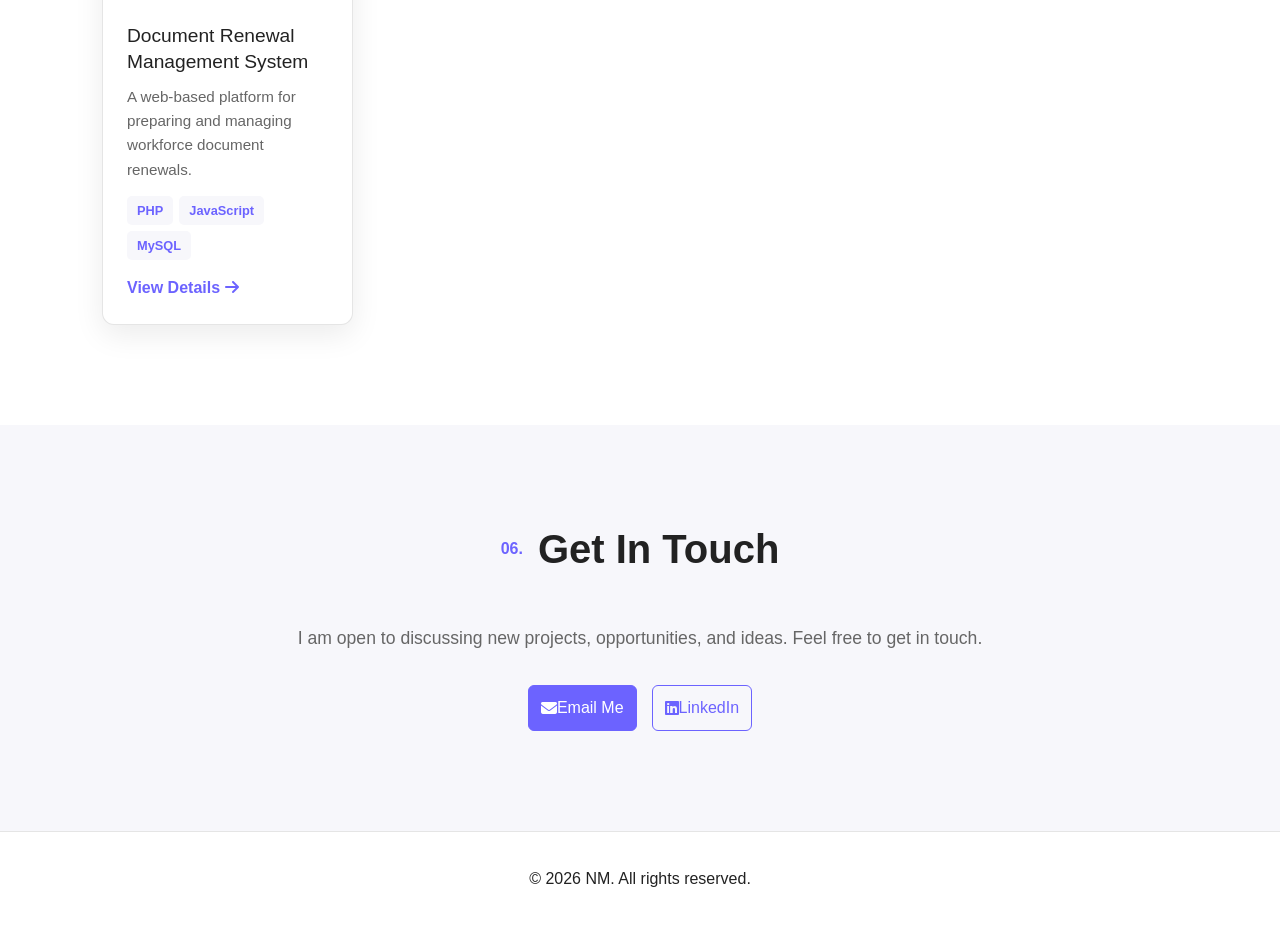
==== commit 40fceb87: "Add new project card and its details" ====
--- a/index.html
+++ b/index.html
@@ -644,6 +644,27 @@
                 </button>
             </article>
 
+            <!-- CHALET ROOM BOOKING PROJECT -->
+            <article class="project-card reveal" data-bs-toggle="modal" data-bs-target="#chaletProjectModal" style="cursor: pointer;">
+                <div class="project-icon">
+                    <i class="fa-solid fa-house" aria-hidden="true"></i>
+                </div>
+                <h3>D'Alia Chalet Room Booking Website</h3>
+                <p>A room booking system that helps guests quickly check room availability and contact the owner directly via WhatsApp for a simpler booking experience..</p>
+                <div class="technology-list">
+                    <span>PHP</span>
+                    <span>HTML</span>
+                    <span>CSS</span>
+                    <span>JavaScript</span>
+                    <span>MySQL</span>
+                    <span>Bootstrap</span>
+                    <span>Node.js</span>
+                </div>
+                <button type="button" class="project-link mt-3 d-inline-block border-0 bg-transparent p-0 text-start" data-bs-toggle="modal" data-bs-target="#chaletProjectModal" aria-label="View details of Chalet Room Booking Website">
+                    View Details <i class="fa-solid fa-arrow-right" aria-hidden="true"></i>
+                </button>
+            </article>
+
             <!-- PROJECT CARD 2 -->
             <article class="project-card reveal" data-bs-toggle="modal" data-bs-target="#projectModal5" style="cursor: pointer;">
                 <div class="project-icon">
@@ -786,6 +807,62 @@
 </div>
 
 
+<!-- MODAL FOR CHALET ROOM BOOKING PROJECT -->
+<div class="modal fade" id="chaletProjectModal" tabindex="-1" aria-labelledby="chaletProjectModalLabel" aria-hidden="true">
+    <div class="modal-dialog modal-lg modal-dialog-centered">
+        <div class="modal-content project-modal-content">
+            <div class="modal-header project-modal-header">
+                <div class="window-dots d-flex gap-2 me-3" aria-hidden="true">
+                    <span class="dot dot-red"></span>
+                    <span class="dot dot-yellow"></span>
+                    <span class="dot dot-green"></span>
+                </div>
+                <h6 class="modal-title text-center w-100 mb-0" id="chaletProjectModalLabel">Chalet Room Booking Website</h6>
+                <button type="button" class="btn-close btn-close-white ms-auto" data-bs-dismiss="modal" aria-label="Close"></button>
+            </div>
+            <div class="modal-body p-4">
+                <h4 class="mb-3">About the Project</h4>
+                <p class="project-modal-desc mb-4">
+                    A responsive web-based booking and availability management system designed for a two-room beachfront homestay. The system allows guests to explore room details and surrounding photos, check room availability through a read-only calendar, and contact the owner directly via WhatsApp. A secure owner dashboard enables authenticated management of room availability while preventing guests from modifying booking data.
+                </p>
+                <div class="d-flex flex-wrap gap-2 mb-4">
+                    <button type="button" class="btn btn-primary" disabled>Live Demo. Coming Soon</button>
+                </div>
+                <div class="row g-3">
+                    <div class="col-md-6">
+                        <div class="project-modal-img-wrapper">
+                            <a href="assets/images/chalet1.png" target="_blank" rel="noopener noreferrer" aria-label="Open chalet website screenshot 1 at full size">
+                                <img src="assets/images/chalet1.png" alt="Chalet room booking website screenshot 1" class="img-fluid rounded" loading="lazy">
+                            </a>
+                        </div>
+                    </div>
+                    <div class="col-md-6">
+                        <div class="project-modal-img-wrapper">
+                            <a href="assets/images/chalet2.png" target="_blank" rel="noopener noreferrer" aria-label="Open chalet website screenshot 2 at full size">
+                                <img src="assets/images/chalet2.png" alt="Chalet room booking website screenshot 2" class="img-fluid rounded" loading="lazy">
+                            </a>
+                        </div>
+                    </div>
+                    <div class="col-md-6">
+                        <div class="project-modal-img-wrapper">
+                            <a href="assets/images/chalet3.png" target="_blank" rel="noopener noreferrer" aria-label="Open chalet website screenshot 3 at full size">
+                                <img src="assets/images/chalet3.png" alt="Chalet room booking website screenshot 3" class="img-fluid rounded" loading="lazy">
+                            </a>
+                        </div>
+                    </div>
+                    <div class="col-md-6">
+                        <div class="project-modal-img-wrapper">
+                            <a href="assets/images/chalet4.png" target="_blank" rel="noopener noreferrer" aria-label="Open chalet website screenshot 4 at full size">
+                                <img src="assets/images/chalet4.png" alt="Chalet room booking website screenshot 4" class="img-fluid rounded" loading="lazy">
+                            </a>
+                        </div>
+                    </div>
+                </div>
+            </div>
+        </div>
+    </div>
+</div>
+
 <!-- MODAL FOR PROJECT 2 -->
 <div class="modal fade" id="projectModal2" tabindex="-1" aria-labelledby="projectModal2Label" aria-hidden="true">
     <div class="modal-dialog modal-lg modal-dialog-centered">
--- a/assets/css/style.css
+++ b/assets/css/style.css
@@ -55,6 +55,8 @@
     margin: 0;
 
     font-family:
+        "Aptos Display",
+        Aptos,
         "Segoe UI",
         Arial,
         sans-serif;
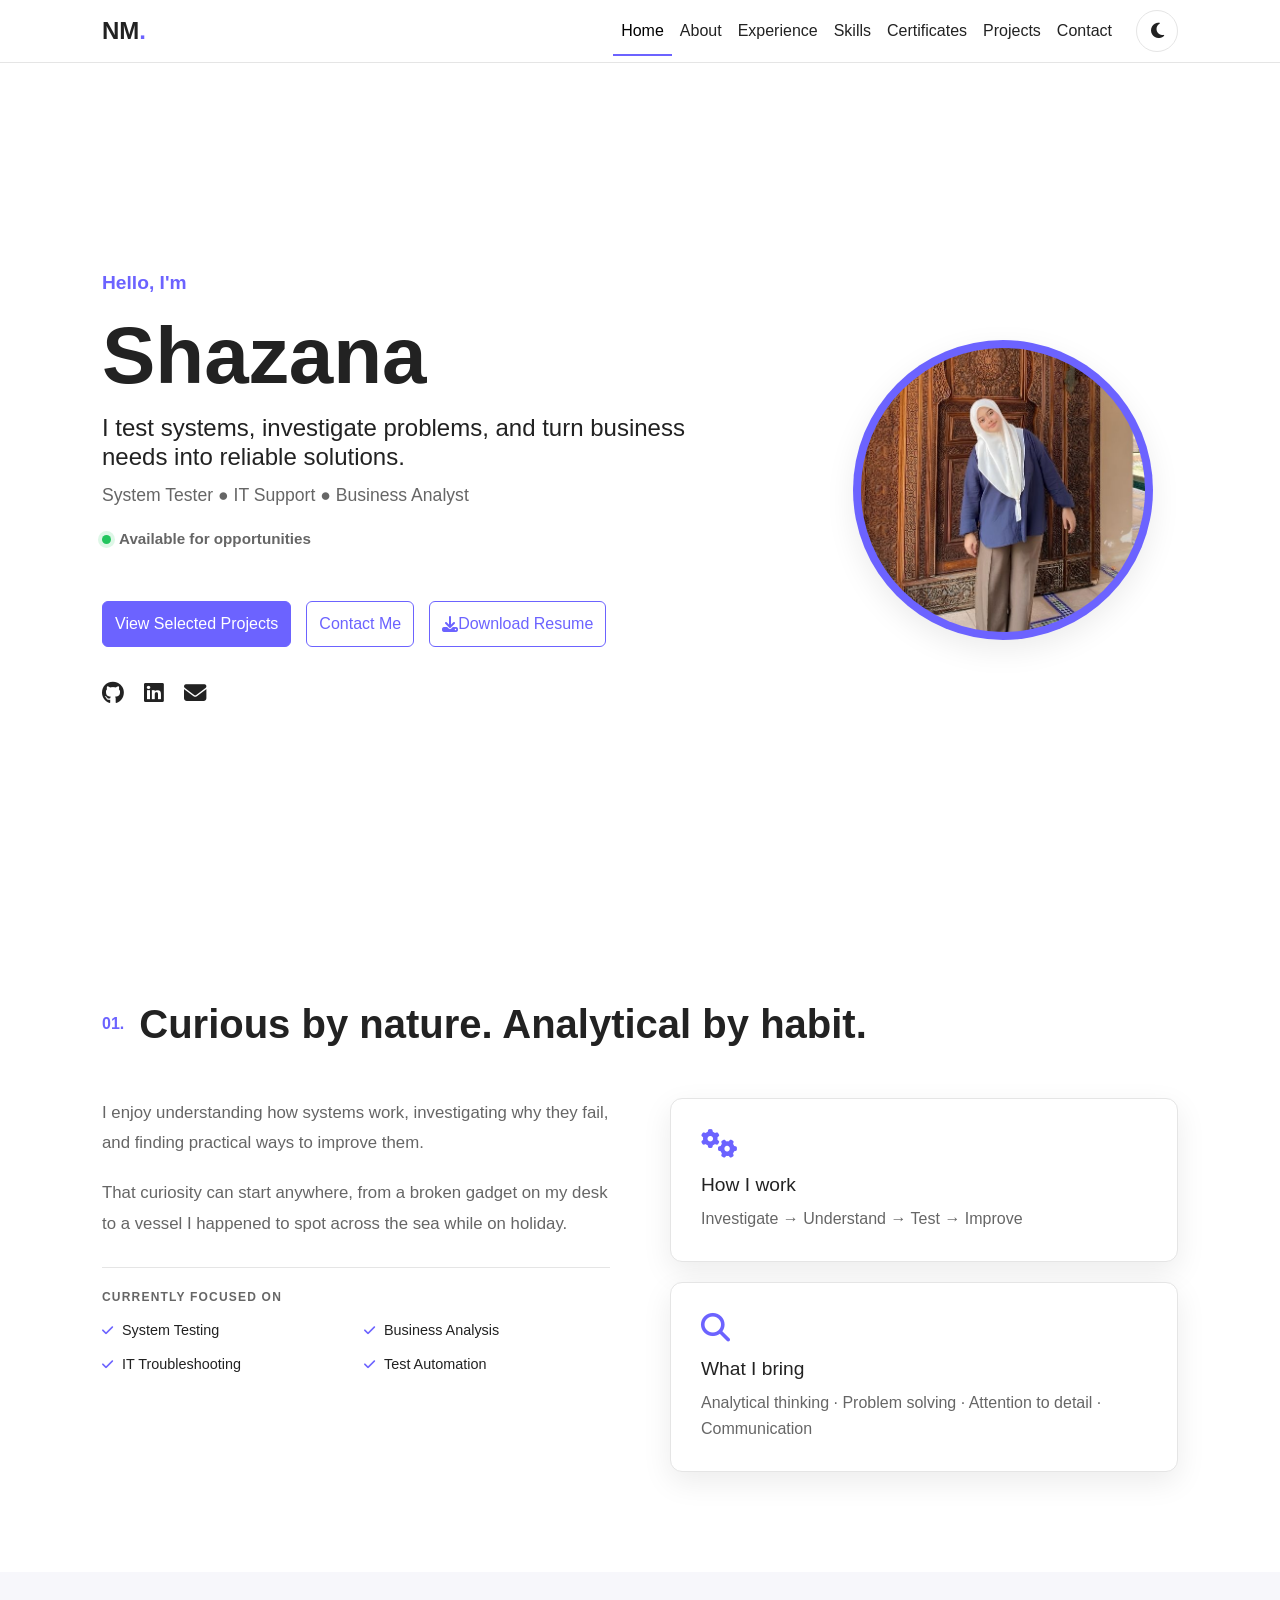
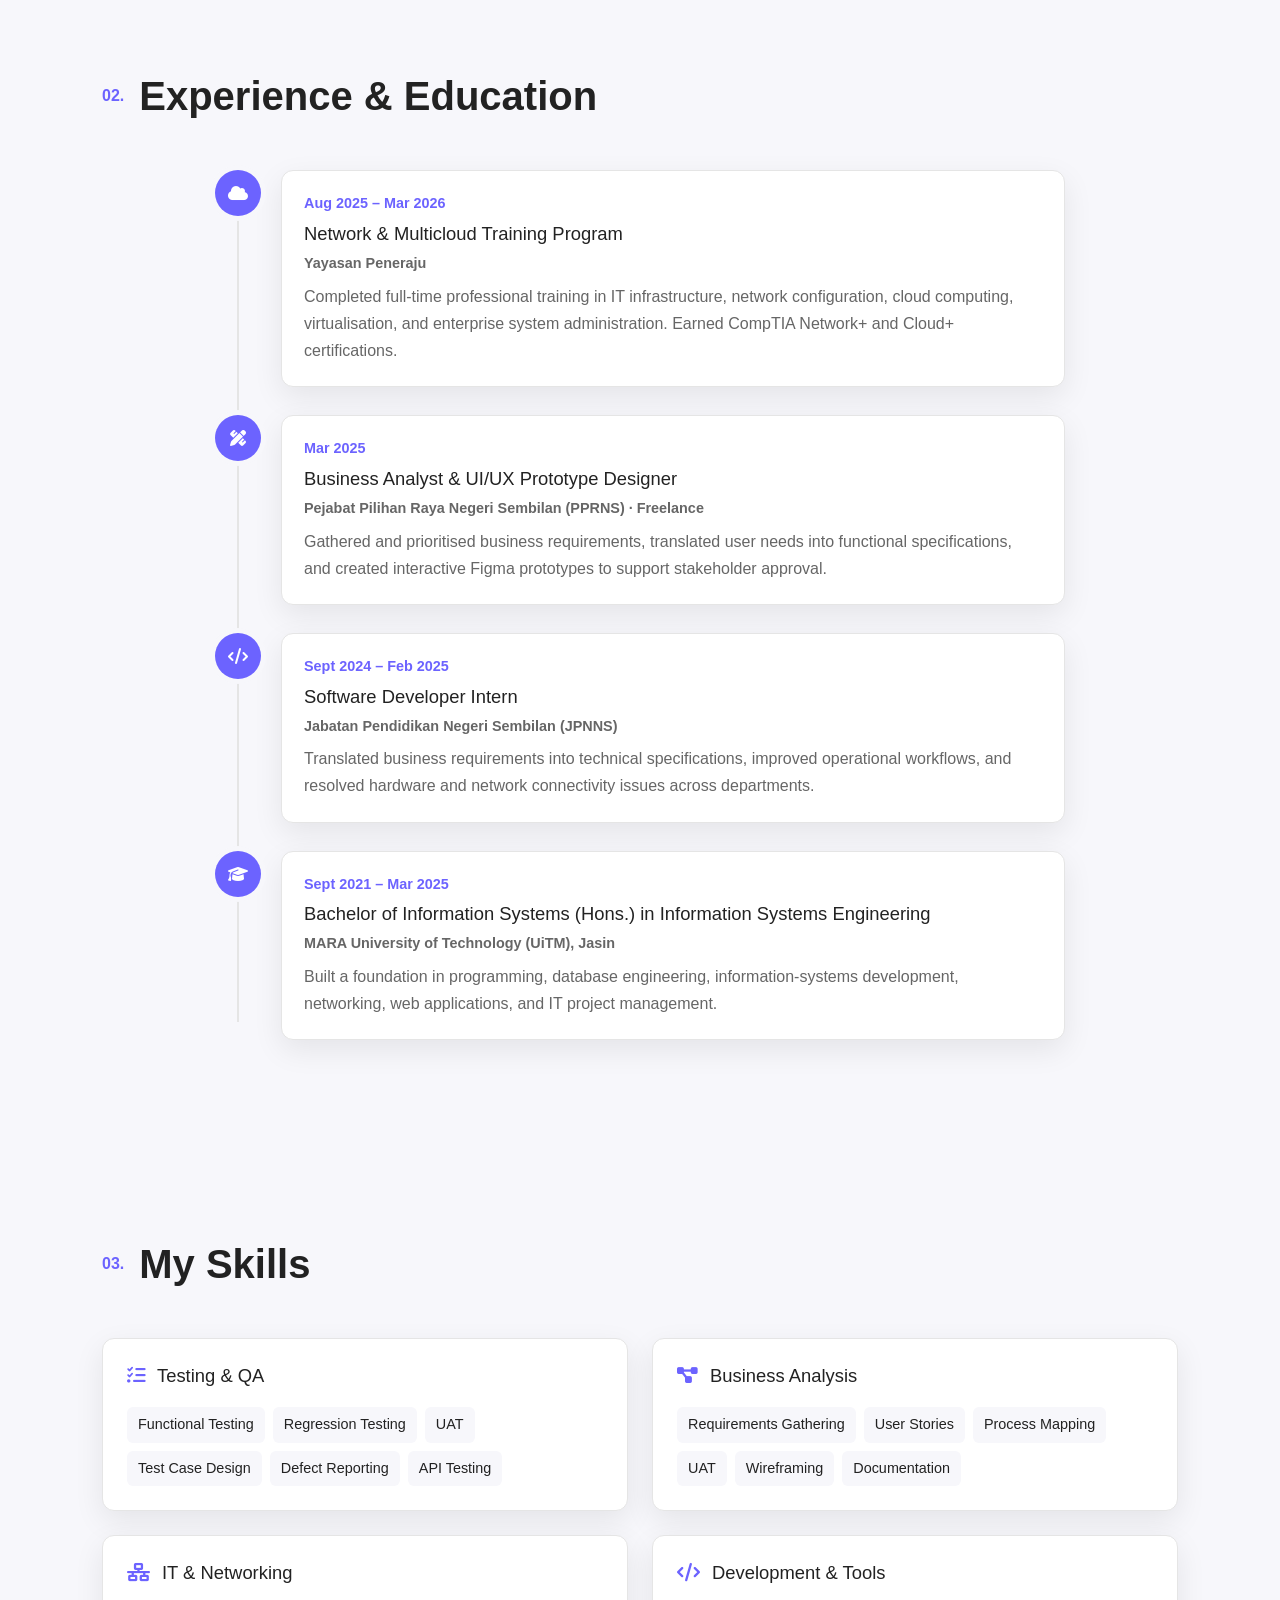
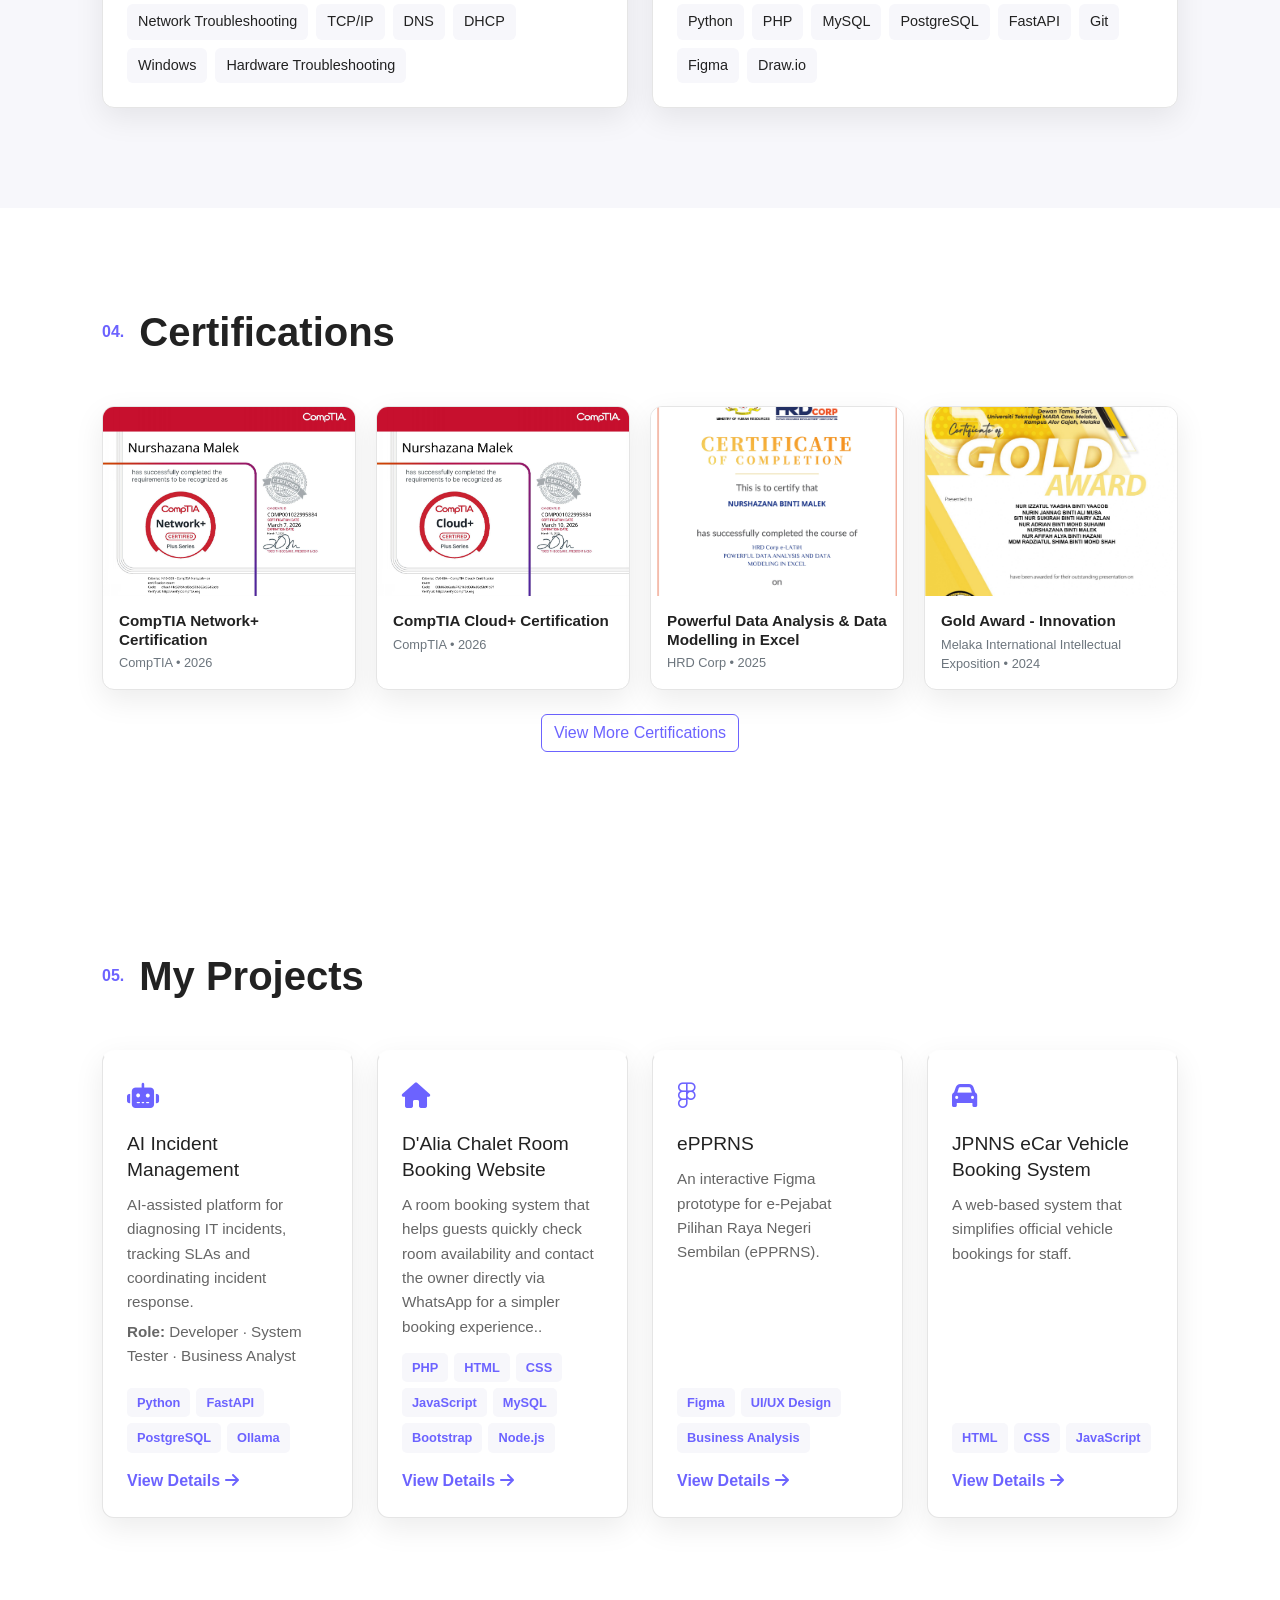
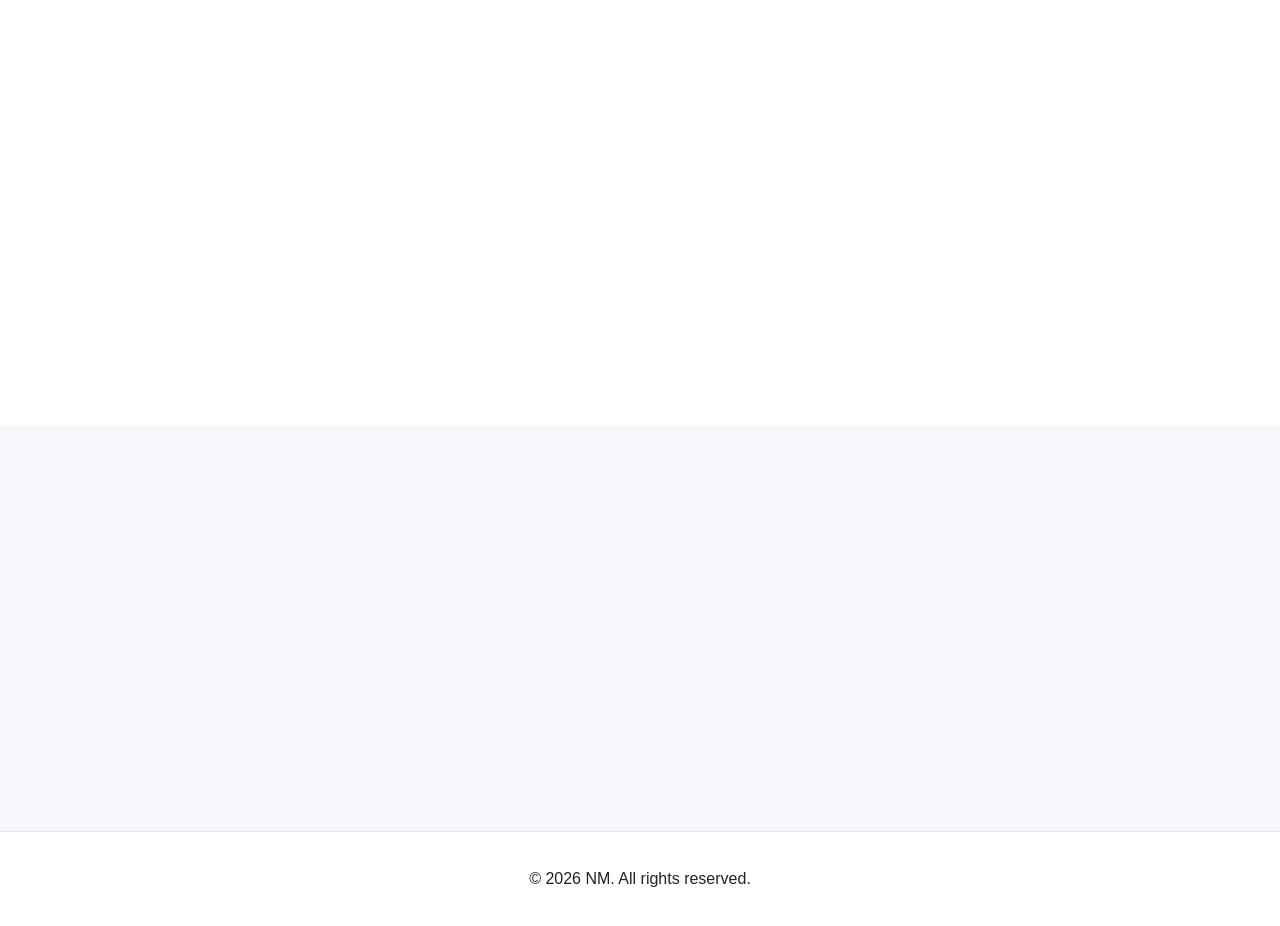
==== commit 1d02c43f: "Change button layout" ====
--- a/index.html
+++ b/index.html
@@ -115,7 +115,7 @@
                         Contact Me
                     </a>
 
-                    <a href="assets/files/Nurshazana%20Binti%20Malek-Resume-IT%20Professionals.pdf" class="btn btn-outline-primary" download>
+                    <a href="assets/files/Nurshazana%20Binti%20Malek-Resume.pdf" class="btn btn-outline-primary" download>
                         <i class="fa-solid fa-download"></i>
                         Download Resume
                     </a>
@@ -746,7 +746,7 @@
             <div class="modal-body p-4">
                 <div class="row g-4 align-items-center">
                     
-                    <!-- Left: Preview Image & Links -->
+                    <!-- Left: Preview Images -->
                     <div class="col-md-6 text-center">
                         <div class="project-modal-img-wrapper mb-3">
                             <a href="assets/images/side1.png" target="_blank" rel="noopener noreferrer" aria-label="Open incident management screenshot 1 at full size">
@@ -767,10 +767,6 @@
                             <a href="assets/images/side4.png" target="_blank" rel="noopener noreferrer" aria-label="Open incident management screenshot 4 at full size">
                                 <img src="assets/images/side4.png" alt="Incident management system screenshot 4" class="img-fluid rounded" loading="lazy">
                             </a>
-                        </div>
-                        <div class="d-flex justify-content-center gap-2">
-                            <a href="smart-ai-case-study.html" class="btn btn-primary">Case Study</a>
-                            <button type="button" class="btn btn-outline-light" disabled>GitHub · Coming soon</button>
                         </div>
                     </div>
 
@@ -797,6 +793,9 @@
                         <p class="project-modal-desc mb-0">
                             Working local prototype with human-reviewed AI recommendations, notification previews, and sandbox-only automated remediation.
                         </p>
+                        <div class="d-flex flex-wrap gap-2 mt-3">
+                            <a href="smart-ai-case-study.html" class="btn btn-primary">Case Study</a>
+                        </div>
                     </div>
 
                 </div>
@@ -826,7 +825,7 @@
                     A responsive web-based booking and availability management system designed for a two-room beachfront homestay. The system allows guests to explore room details and surrounding photos, check room availability through a read-only calendar, and contact the owner directly via WhatsApp. A secure owner dashboard enables authenticated management of room availability while preventing guests from modifying booking data.
                 </p>
                 <div class="d-flex flex-wrap gap-2 mb-4">
-                    <button type="button" class="btn btn-primary" disabled>Live Demo. Coming Soon</button>
+                    <a href="https://d-alia-chalet.infinityfreeapp.com/index.php" class="btn btn-primary" target="_blank" rel="noopener noreferrer">Live Demo</a>
                 </div>
                 <div class="row g-3">
                     <div class="col-md-6">
@@ -990,12 +989,11 @@
 
                 <div class="d-flex flex-wrap gap-2 mb-3">
                     <a href="epprns-case-study.html" class="btn btn-primary">Case Study</a>
-                    <button type="button" class="btn btn-outline-light" disabled>GitHub · Coming soon</button>
-                </div>
-                <a href="https://www.figma.com/proto/hnPzSqbMrYh3J8zQtSMsj2/e-PPRNS?node-id=0-1&amp;t=IgnOb6sXZpZRnJYt-1" class="btn btn-primary" target="_blank" rel="noopener noreferrer">
-                    <i class="fa-brands fa-figma"></i>
-                    Open Figma Prototype
-                </a>
+                    <a href="https://www.figma.com/proto/hnPzSqbMrYh3J8zQtSMsj2/e-PPRNS?node-id=0-1&amp;t=IgnOb6sXZpZRnJYt-1" class="btn btn-primary" target="_blank" rel="noopener noreferrer">
+                        <i class="fa-brands fa-figma"></i>
+                        Open Figma Prototype
+                    </a>
+                </div>
             </div>
         </div>
     </div>
